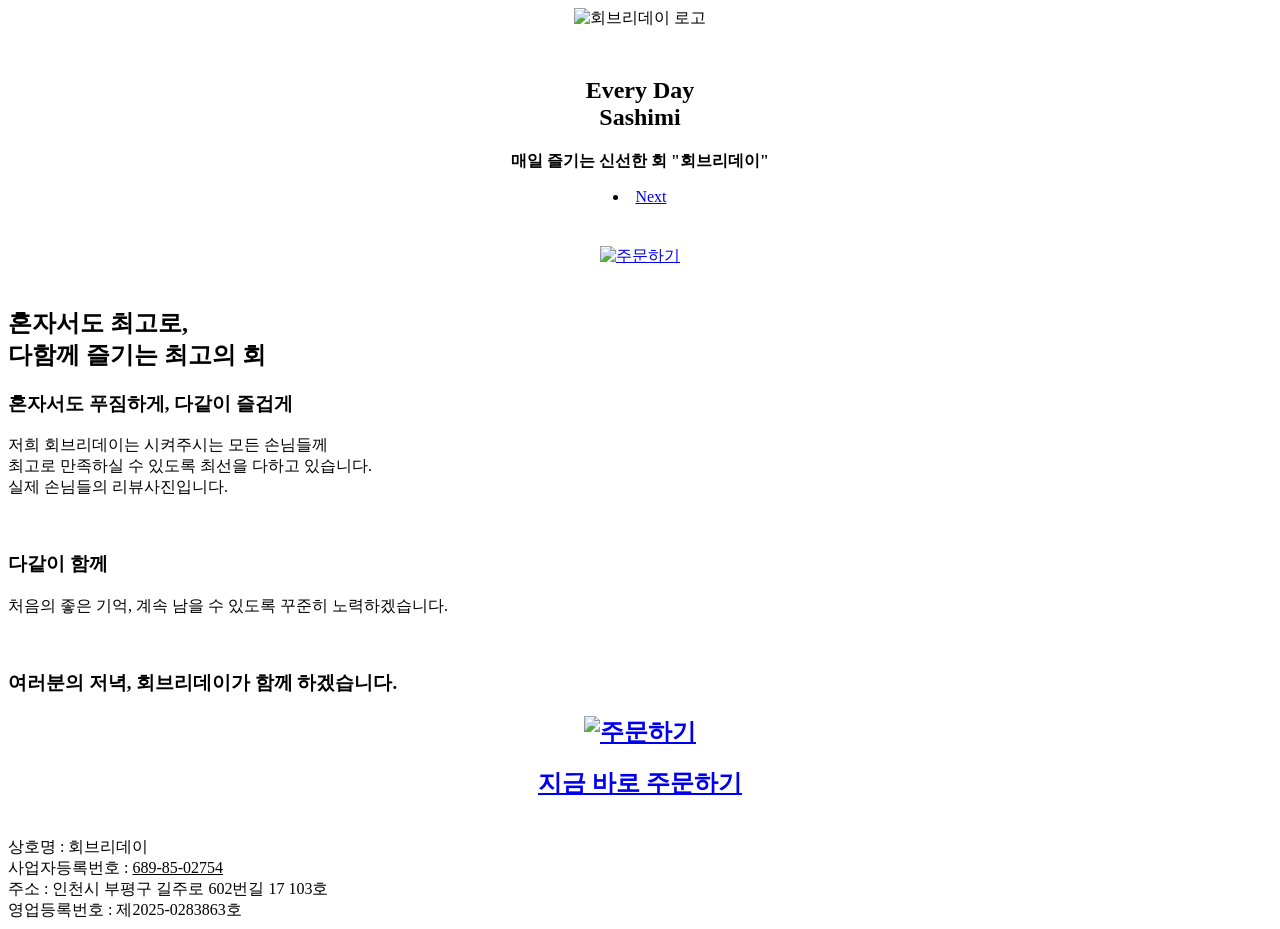
==== index.html @ 8a483dec "Add files via upload" ====
<!DOCTYPE HTML>
<!--
	Paradigm Shift by HTML5 UP
	html5up.net | @ajlkn
	Free for personal and commercial use under the CCA 3.0 license (html5up.net/license)
-->
<html>
	<head>
		<title>Daily Sashimi</title>
		<meta charset="utf-8" />
		<meta name="viewport" content="width=device-width, initial-scale=1, user-scalable=no" />
		<meta name="description" content="" />
		<meta name="keywords" content="" />
		<link rel="stylesheet" href="assets/css/main.css" />
	</head>
	<body class="is-preload">

		<!-- Wrapper -->
			<div id="wrapper">

<!-- Intro -->
<section class="intro">
    <header style="text-align: center;">

        <!-- ⬅️ 여기에 이미지 추가 -->
        <img src="images/gallery/thumbs/logo.png" 
             alt="회브리데이 로고" 
             style="width: 120px; margin-bottom: 10px;">
			 <br><br>

        <h1>Every Day <br>Sashimi</h1>

        <p style="font-weight: 700; font-size: 1rem; text-align: center;">
            매일 즐기는 신선한 회 "회브리데이"
        </p> 

        <li><a href="#first" class="arrow scrolly"><span class="label">Next</span></a></li>
    </header>

</section>
<div class="order-button" style="text-align: center; margin: 40px 0;">
    <a href="https://s.baemin.com/rh000vmmEzYY9" target="_blank">
        <img src="images/gallery/thumbs/bamin.jpg" alt="주문하기" style="max-width: 200px;">
    </a>
</div>


				<!-- Section 
					<section id="first">
						<header>
							<h2>Magna sed nullam nisl adipiscing</h2>
						</header>
						<div class="content">
							<p><strong>Lorem ipsum dolor</strong> sit amet consectetur adipiscing elit. Duis dapibus rutrum facilisis. Class aptent taciti sociosqu ad litora torquent per conubia nostra, per inceptos himenaeos. Etiam tristique libero eu nibh porttitor amet fermentum. Nullam venenatis erat id vehicula ultrices sed ultricies condimentum. Magna sed etiam consequat, et lorem adipiscing sed nulla. Volutpat nisl et tempus et dolor libero, feugiat magna tempus, sed et lorem adipiscing.</p>
							<span class="image main"><img src="images/pic02.jpg" alt="" /></span>
						</div>
					</section>-->

				<!-- Section 
					<section>
						<header>
							<h2>Feugiat consequat tempus ultrices</h2>
						</header>
						<div class="content">
							<p><strong>Etiam tristique libero</strong> eu nibh porttitor amet fermentum. Nullam venenatis erat id vehicula ultrices sed ultricies condimentum.</p>
							<ul class="feature-icons">
								<li class="icon solid fa-laptop">Consequat tempus</li>
								<li class="icon solid fa-bolt">Etiam adipiscing</li>
								<li class="icon solid fa-signal">Libero nullam</li>
								<li class="icon solid fa-cog">Blandit condimentum</li>
								<li class="icon solid fa-map-marker-alt">Lorem ipsum dolor</li>
								<li class="icon solid fa-code">Nibh amet venenatis</li>
							</ul>
							<p>Vehicula ultrices sed ultricies condimentum. Magna sed etiam consequat, et lorem adipiscing sed nulla. Volutpat nisl et tempus et dolor libero, feugiat magna tempus, sed et lorem adipiscing.</p>
						</div>
					</section>-->

				<!-- Section -->
					<section>
						<header>
					<h2>혼자서도 최고로, </br> 다함께 즐기는 최고의 회</h2>
						</header>
						<div class="content">
							
							<!-- Section -->
								<section>
									<header>
										<h3>혼자서도 푸짐하게, 다같이 즐겁게</h3>
										<p>저희 회브리데이는 시켜주시는 모든 손님들께 </br>최고로 만족하실 수 있도록 최선을 다하고 있습니다.</br>실제 손님들의 리뷰사진입니다.</p>
									</header>
									<div class="content">
										<div class="gallery">
											<a href="images/gallery/fulls/01.jpg" class="landscape"><img src="images/gallery/thumbs/1.jpg" alt="" /></a>
											<a href="images/gallery/fulls/02.jpg"><img src="images/gallery/thumbs/2.jpg" alt="" /></a>
											<a href="images/gallery/fulls/03.jpg"><img src="images/gallery/thumbs/3.jpg" alt="" /></a>
											<a href="images/gallery/fulls/04.jpg" class="landscape"><img src="images/gallery/thumbs/4.jpg" alt="" /></a>
										</div>
									</div>
								</section>

							<!-- Section -->
								<section>
									<header>
										<h3>다같이 함께</h3>
										<p> 처음의 좋은 기억, 계속 남을 수 있도록 꾸준히 노력하겠습니다.</p>
									</header>
									<div class="content">
										<div class="gallery">
											<a href="images/gallery/fulls/05.jpg" class="landscape"><img src="images/gallery/thumbs/5.jpg" alt="" /></a>
											<a href="images/gallery/fulls/06.jpg"><img src="images/gallery/thumbs/6.jpg" alt="" /></a>
											<a href="images/gallery/fulls/07.jpg"><img src="images/gallery/thumbs/7.jpg" alt="" /></a>
										</div>
									</div>
								</section>

							<!-- Section -->
								<section>
									<header>
										<h3>여러분의 저녁, 회브리데이가 함께 하겠습니다.</h3>
									
								</section>

						</div>
					</section>

										<section>
<header style="text-align: center;">
    <h2>
<a href="https://s.baemin.com/rh000vmmEzYY9" target="_blank">
    <img src="images/gallery/thumbs/bamin.jpg" alt="주문하기">
</a>
    </h2>
</header>
					</section>

				<!-- Section -->
		
<header style="text-align: center;">
    <h2>
        <a href="https://s.baemin.com/rh000vmmEzYY9" target="_blank">
            지금 바로 주문하기
        </a>
    </h2>
</header>

<br>
				<!-- Elements -->
				<!--
					<section>
						<header>
							<h2>Elements</h2>
						</header>
						<div class="content">

							<section>
								<header>
									<h3>Text</h3>
								</header>
								<div class="content">
									<p>This is <b>bold</b> and this is <strong>strong</strong>. This is <i>italic</i> and this is <em>emphasized</em>.
									This is <sup>superscript</sup> text and this is <sub>subscript</sub> text.
									This is <u>underlined</u> and this is code: <code>for (;;) { ... }</code>. Finally, <a href="#">this is a link</a>.</p>
									<hr />
									<h2>Heading Level 2</h2>
									<h3>Heading Level 3</h3>
									<h4>Heading Level 4</h4>
									<h5>Heading Level 5</h5>
									<hr />
									<h5>Blockquote</h5>
									<blockquote>Fringilla nisl. Donec accumsan interdum nisi, quis tincidunt felis sagittis eget tempus euismod. Vestibulum ante ipsum primis in faucibus vestibulum. Blandit adipiscing eu felis iaculis volutpat ac adipiscing accumsan faucibus. Vestibulum ante ipsum primis in faucibus lorem ipsum dolor sit amet nullam adipiscing eu felis.</blockquote>
									<h5>Preformatted</h5>
									<pre><code>i = 0;

while (!deck.isInOrder()) {
  print 'Iteration ' + i;
  deck.shuffle();
  i++;
}

print 'Sorted in ' + i + ' iterations.';</code></pre>
								</div>
							</section>

							<section>
								<header>
									<h3>Lists</h3>
								</header>
								<div class="content">

									<h4>Unordered</h4>
									<ul>
										<li>Dolor pulvinar etiam.</li>
										<li>Sagittis adipiscing.</li>
										<li>Felis enim feugiat.</li>
									</ul>

									<h4>Alternate</h4>
									<ul class="alt">
										<li>Dolor pulvinar etiam.</li>
										<li>Sagittis adipiscing.</li>
										<li>Felis enim feugiat.</li>
									</ul>

									<h4>Ordered</h4>
									<ol>
										<li>Dolor pulvinar etiam.</li>
										<li>Etiam vel felis viverra.</li>
										<li>Felis enim feugiat.</li>
										<li>Dolor pulvinar etiam.</li>
										<li>Etiam vel felis lorem.</li>
										<li>Felis enim et feugiat.</li>
									</ol>
									<h4>Icons</h4>
									<ul class="icons">
										<li><a href="#" class="icon brands fa-twitter"><span class="label">Twitter</span></a></li>
										<li><a href="#" class="icon brands fa-facebook-f"><span class="label">Facebook</span></a></li>
										<li><a href="#" class="icon brands fa-instagram"><span class="label">Instagram</span></a></li>
										<li><a href="#" class="icon brands fa-github"><span class="label">Github</span></a></li>
									</ul>

									<h4>Actions</h4>
									<ul class="actions">
										<li><a href="#" class="button primary">Default</a></li>
										<li><a href="#" class="button">Default</a></li>
									</ul>
									<ul class="actions stacked">
										<li><a href="#" class="button primary">Default</a></li>
										<li><a href="#" class="button">Default</a></li>
									</ul>
								</div>
							</section>

							<section>
								<header>
									<h3>Table</h3>
								</header>
								<div class="content">
									<h4>Default</h4>
									<div class="table-wrapper">
										<table>
											<thead>
												<tr>
													<th>Name</th>
													<th>Description</th>
													<th>Price</th>
												</tr>
											</thead>
											<tbody>
												<tr>
													<td>Item One</td>
													<td>Ante turpis integer aliquet porttitor.</td>
													<td>29.99</td>
												</tr>
												<tr>
													<td>Item Two</td>
													<td>Vis ac commodo adipiscing arcu aliquet.</td>
													<td>19.99</td>
												</tr>
												<tr>
													<td>Item Three</td>
													<td> Morbi faucibus arcu accumsan lorem.</td>
													<td>29.99</td>
												</tr>
												<tr>
													<td>Item Four</td>
													<td>Vitae integer tempus condimentum.</td>
													<td>19.99</td>
												</tr>
												<tr>
													<td>Item Five</td>
													<td>Ante turpis integer aliquet porttitor.</td>
													<td>29.99</td>
												</tr>
											</tbody>
											<tfoot>
												<tr>
													<td colspan="2"></td>
													<td>100.00</td>
												</tr>
											</tfoot>
										</table>
									</div>

									<h4>Alternate</h4>
									<div class="table-wrapper">
										<table class="alt">
											<thead>
												<tr>
													<th>Name</th>
													<th>Description</th>
													<th>Price</th>
												</tr>
											</thead>
											<tbody>
												<tr>
													<td>Item One</td>
													<td>Ante turpis integer aliquet porttitor.</td>
													<td>29.99</td>
												</tr>
												<tr>
													<td>Item Two</td>
													<td>Vis ac commodo adipiscing arcu aliquet.</td>
													<td>19.99</td>
												</tr>
												<tr>
													<td>Item Three</td>
													<td> Morbi faucibus arcu accumsan lorem.</td>
													<td>29.99</td>
												</tr>
												<tr>
													<td>Item Four</td>
													<td>Vitae integer tempus condimentum.</td>
													<td>19.99</td>
												</tr>
												<tr>
													<td>Item Five</td>
													<td>Ante turpis integer aliquet porttitor.</td>
													<td>29.99</td>
												</tr>
											</tbody>
											<tfoot>
												<tr>
													<td colspan="2"></td>
													<td>100.00</td>
												</tr>
											</tfoot>
										</table>
									</div>
								</div>
							</section>

							<section>
								<header>
									<h3>Buttons</h3>
								</header>
								<div class="content">
									<ul class="actions">
										<li><a href="#" class="button primary">Primary</a></li>
										<li><a href="#" class="button">Default</a></li>
									</ul>
									<ul class="actions">
										<li><a href="#" class="button large">Large</a></li>
										<li><a href="#" class="button">Default</a></li>
										<li><a href="#" class="button small">Small</a></li>
									</ul>
									<ul class="actions">
										<li><a href="#" class="button primary icon solid fa-download">Icon</a></li>
										<li><a href="#" class="button icon solid fa-download">Icon</a></li>
									</ul>
									<ul class="actions">
										<li><span class="button primary disabled">Disabled</span></li>
										<li><span class="button disabled">Disabled</span></li>
									</ul>
								</div>
							</section>

							<section>
								<header>
									<h3>Form</h3>
								</header>
								<div class="content">
									<form method="post" action="#">
										<div class="fields">
											<div class="field half">
												<label for="demo-name">Name</label>
												<input type="text" name="demo-name" id="demo-name" value="" placeholder="Jane Doe" />
											</div>
											<div class="field half">
												<label for="demo-email">Email</label>
												<input type="email" name="demo-email" id="demo-email" value="" placeholder="jane@untitled.tld" />
											</div>
											<div class="field">
												<label for="demo-category">Category</label>
												<select name="demo-category" id="demo-category">
													<option value="">-</option>
													<option value="1">Manufacturing</option>
													<option value="1">Shipping</option>
													<option value="1">Administration</option>
													<option value="1">Human Resources</option>
												</select>
											</div>
											<div class="field half">
												<input type="radio" id="demo-priority-low" name="demo-priority" checked>
												<label for="demo-priority-low">Low</label>
											</div>
											<div class="field half">
												<input type="radio" id="demo-priority-high" name="demo-priority">
												<label for="demo-priority-high">High</label>
											</div>
											<div class="field half">
												<input type="checkbox" id="demo-copy" name="demo-copy">
												<label for="demo-copy">Email me a copy</label>
											</div>
											<div class="field half">
												<input type="checkbox" id="demo-human" name="demo-human" checked>
												<label for="demo-human">Not a robot</label>
											</div>
											<div class="field">
												<label for="demo-message">Message</label>
												<textarea name="demo-message" id="demo-message" placeholder="Enter your message" rows="6"></textarea>
											</div>
										</div>
										<ul class="actions">
											<li><input type="submit" value="Send Message" class="primary" /></li>
											<li><input type="reset" value="Reset" /></li>
										</ul>
									</form>
								</div>
							</section>

						</div>
					</section>
				-->

				<!-- Section 
					<section>
						<header>
							<h2>Get in touch</h2>
						</header>
						<div class="content">
							<p><strong>Auctor commodo</strong> interdum et malesuada fames ac ante ipsum primis in faucibus. Pellentesque venenatis dolor imperdiet dolor mattis sagittis.</p>
							<form>
								<div class="fields">
									<div class="field half">
										<input type="text" name="name" id="name" placeholder="Name" />
									</div>
									<div class="field half">
										<input type="email" name="email" id="email" placeholder="Email" />
									</div>
									<div class="field">
										<textarea name="message" id="message" placeholder="Message" rows="7"></textarea>
									</div>
								</div>
								<ul class="actions">
									<li><input type="submit" value="Send Message" class="button primary" /></li>
								</ul>
							</form>
						</div>
						<footer>
							<ul class="items">
								<li>
									<h3>Email</h3>
									<a href="#">information@untitled.ext</a>
								</li>
								<li>
									<h3>Phone</h3>
									<a href="#">(000) 000-0000</a>
								</li>
								<li>
									<h3>Address</h3>
									<span>1234 Somewhere Road, Nashville, TN 00000</span>
								</li>
								<li>
									<h3>Elsewhere</h3>
									<ul class="icons">
										<li><a href="#" class="icon brands fa-twitter"><span class="label">Twitter</span></a></li>
										<li><a href="#" class="icon brands fa-facebook-f"><span class="label">Facebook</span></a></li>
										<li><a href="#" class="icon brands fa-instagram"><span class="label">Instagram</span></a></li>
										<li><a href="#" class="icon brands fa-linkedin-in"><span class="label">LinkedIn</span></a></li>
										<li><a href="#" class="icon brands fa-github"><span class="label">GitHub</span></a></li>
										<li><a href="#" class="icon brands fa-codepen"><span class="label">Codepen</span></a></li>
									</ul>
								</li>
							</ul>
						</footer>
					</section>-->

				<!-- Copyright -->
<div class="copyright" style="color: #000;">
    <span>상호명 : 회브리데이</span><br>
    <span>사업자등록번호 : 
        <a href="https://s.baemin.com/rh000vmmEzYY9" style="color: #000;">689-85-02754</a>
    </span><br>
    <span>주소 : 인천시 부평구 길주로 602번길 17 103호</span><br>
	<span>영업등록번호 : 제2025-0283863호</span>
</div>

		<!-- Scripts -->
			<script src="assets/js/jquery.min.js"></script>
			<script src="assets/js/jquery.scrolly.min.js"></script>
			<script src="assets/js/browser.min.js"></script>
			<script src="assets/js/breakpoints.min.js"></script>
			<script src="assets/js/util.js"></script>
			<script src="assets/js/main.js"></script>

	</body>
</html>
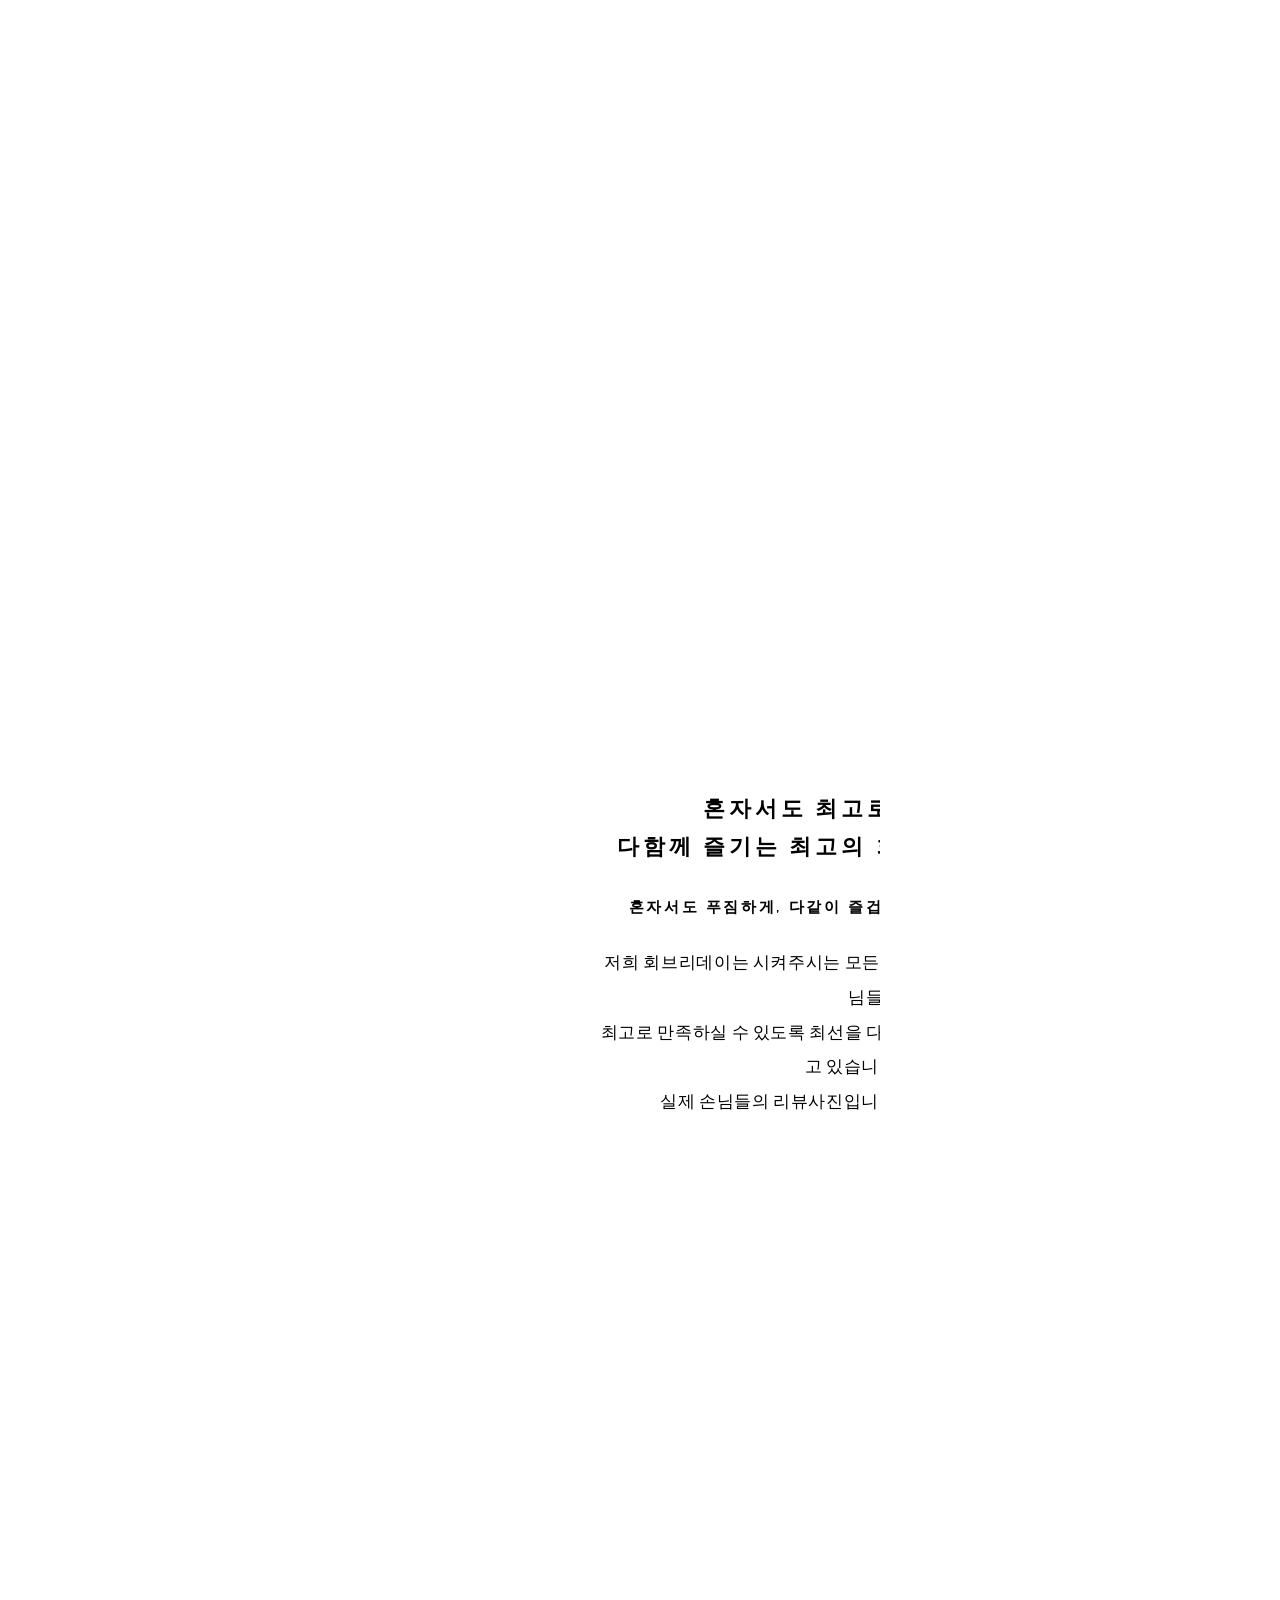
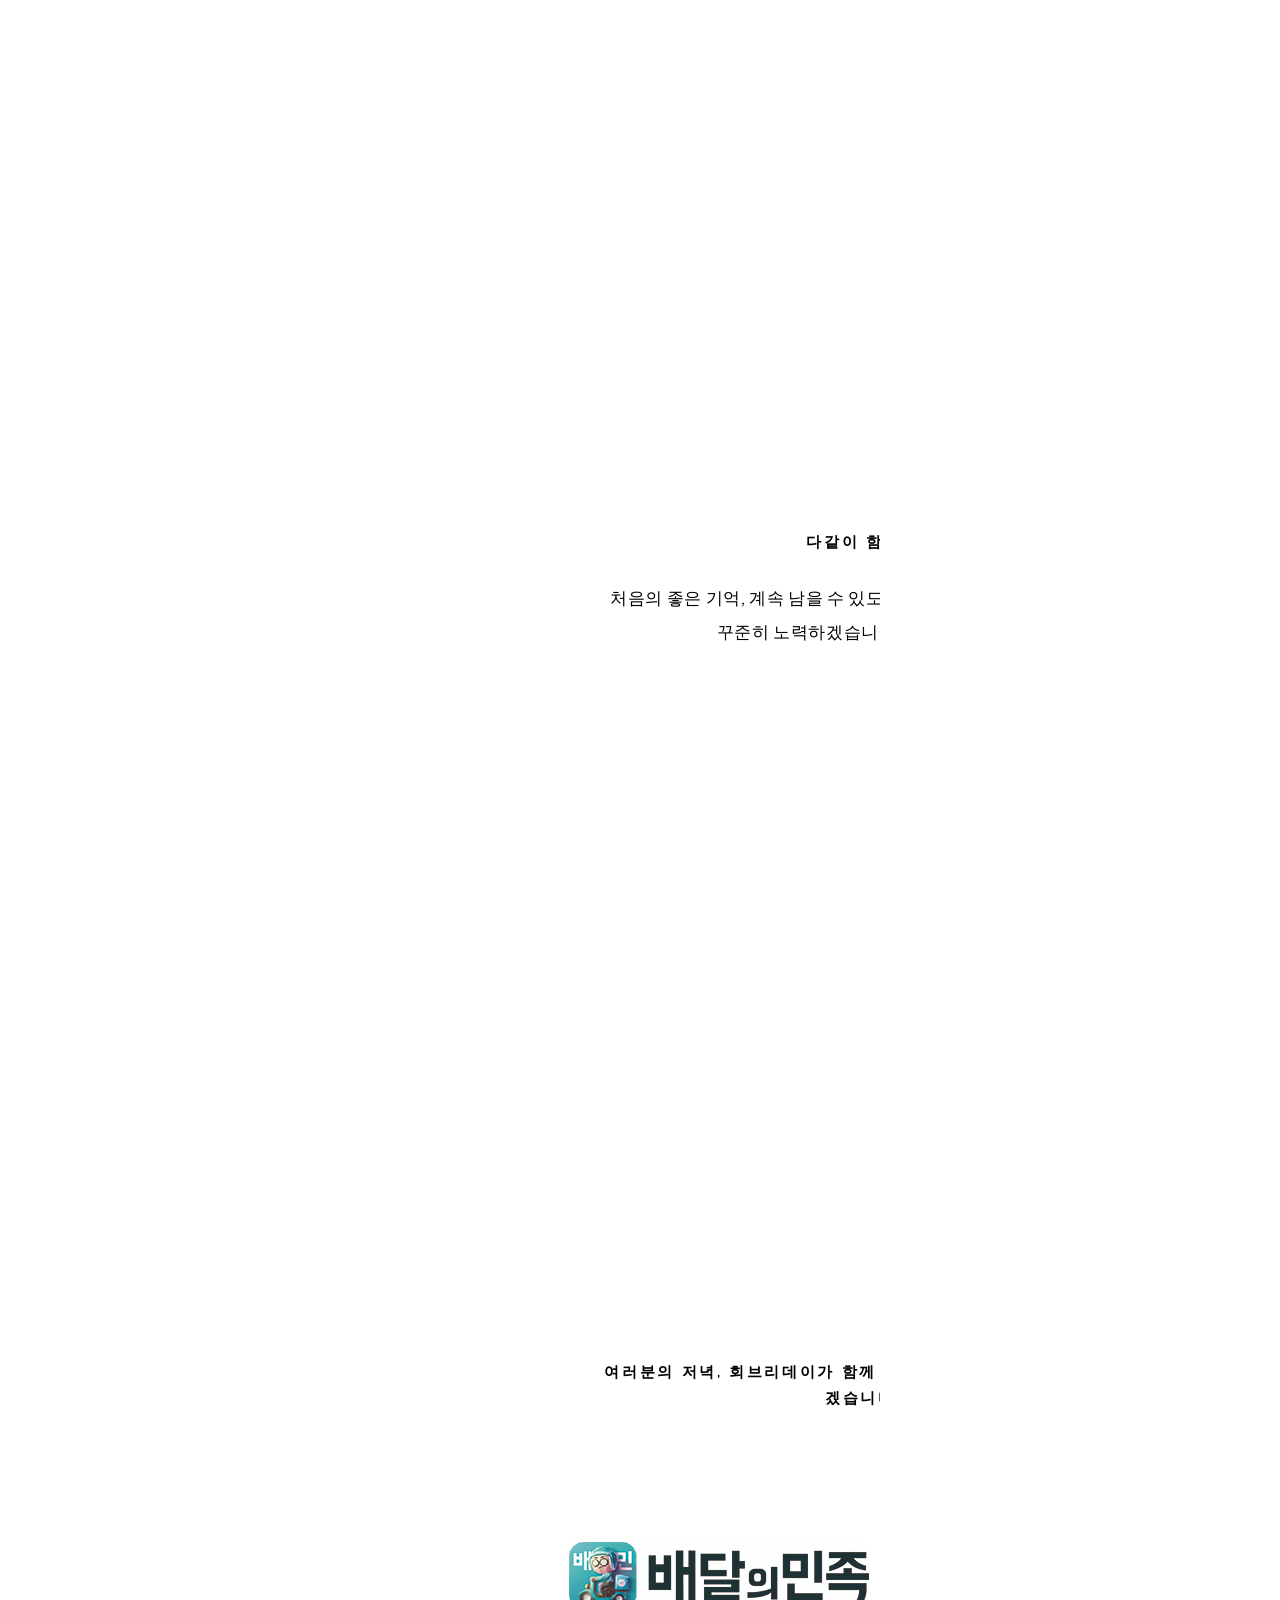
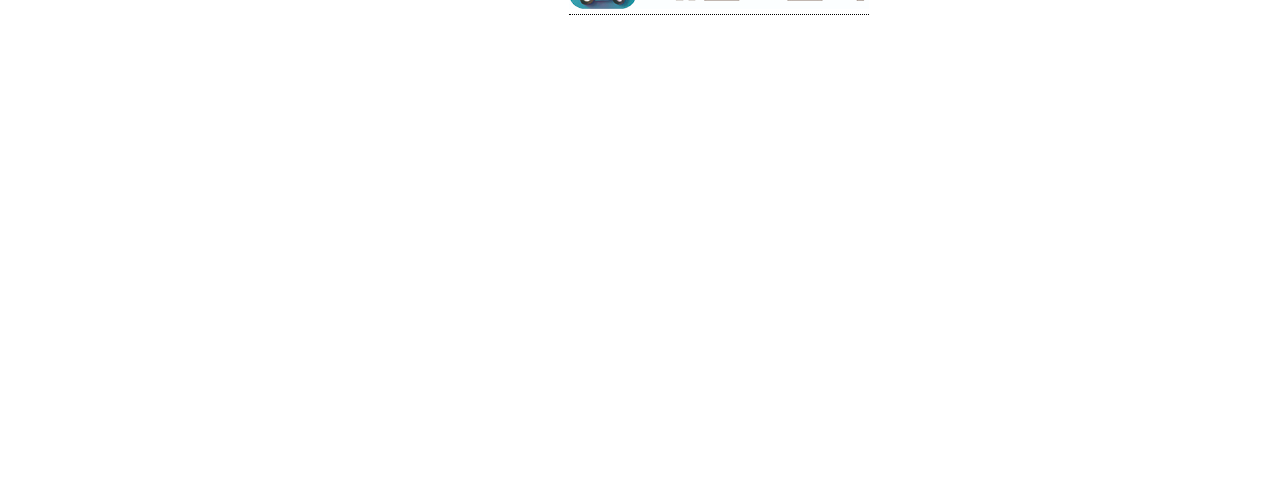
==== commit 0ec6b47e: "Update index.html" ====
--- a/index.html
+++ b/index.html
@@ -1,4 +1,6 @@
 <!DOCTYPE HTML>
+
+<meta name="viewport" content="width=device-width, initial-scale=1.0, maximum-scale=1.0, user-scalable=no">
 <!--
 	Paradigm Shift by HTML5 UP
 	html5up.net | @ajlkn
@@ -484,4 +486,5 @@
 			<script src="assets/js/main.js"></script>
 
 	</body>
-</html>+
+</html>
--- a/assets/css/main.css
+++ b/assets/css/main.css
@@ -0,0 +1,3931 @@
+@import url(fontawesome-all.min.css);
+@import url("https://fonts.googleapis.com/css?family=Source+Sans+Pro:300,600,700,300i,600i,700i|Raleway:600,800");
+
+/*
+	Paradigm Shift by HTML5 UP
+	html5up.net | @ajlkn
+	Free for personal and commercial use under the CCA 3.0 license (html5up.net/license)
+*/
+
+html, body, div, span, applet, object,
+iframe, h1, h2, h3, h4, h5, h6, p, blockquote,
+pre, a, abbr, acronym, address, big, cite,
+code, del, dfn, em, img, ins, kbd, q, s, samp,
+small, strike, strong, sub, sup, tt, var, b,
+u, i, center, dl, dt, dd, ol, ul, li, fieldset,
+form, label, legend, table, caption, tbody,
+tfoot, thead, tr, th, td, article, aside,
+canvas, details, embed, figure, figcaption,
+footer, header, hgroup, menu, nav, output, ruby,
+section, summary, time, mark, audio, video {
+	margin: 0;
+	padding: 0;
+	border: 0;
+	font-size: 100%;
+	font: inherit;
+	vertical-align: baseline;}
+
+article, aside, details, figcaption, figure,
+footer, header, hgroup, menu, nav, section {
+	display: block;}
+
+body {
+	line-height: 1;
+}
+
+ol, ul {
+	list-style: none;
+}
+
+blockquote, q {
+	quotes: none;
+}
+
+	blockquote:before, blockquote:after, q:before, q:after {
+		content: '';
+		content: none;
+	}
+
+table {
+	border-collapse: collapse;
+	border-spacing: 0;
+}
+
+body {
+	-webkit-text-size-adjust: none;
+}
+
+mark {
+	background-color: transparent;
+	color: inherit;
+}
+
+input::-moz-focus-inner {
+	border: 0;
+	padding: 0;
+}
+
+input, select, textarea {
+	-moz-appearance: none;
+	-webkit-appearance: none;
+	-ms-appearance: none;
+	appearance: none;
+}
+
+/* Basic */
+
+	@-ms-viewport {
+		width: device-width;
+	}
+
+	body {
+		-ms-overflow-style: scrollbar;
+	}
+
+	@media screen and (max-width: 480px) {
+
+		html, body {
+			min-width: 320px;
+		}
+
+	}
+
+	html {
+		box-sizing: border-box;
+	}
+
+	*, *:before, *:after {
+		box-sizing: inherit;
+	}
+
+	html {
+		overflow-x: hidden;
+	}
+
+	body {
+		background: #ffffff;
+		overflow-x: hidden;
+	}
+
+		body.is-preload *, body.is-preload *:before, body.is-preload *:after {
+			-moz-animation: none !important;
+			-webkit-animation: none !important;
+			-ms-animation: none !important;
+			animation: none !important;
+			-moz-transition: none !important;
+			-webkit-transition: none !important;
+			-ms-transition: none !important;
+			transition: none !important;
+		}
+
+/* Typography */
+
+	html {
+		font-size: 18pt;
+	}
+
+		@media screen and (max-width: 1920px) {
+
+			html {
+				font-size: 13pt;
+			}
+
+		}
+
+		@media screen and (max-width: 1152px) {
+
+			html {
+				font-size: 14pt;
+			}
+
+		}
+
+		@media screen and (max-width: 736px) {
+
+			html {
+				font-size: 12pt;
+			}
+
+		}
+
+		@media screen and (max-width: 480px) {
+
+			html {
+				font-size: 11pt;
+			}
+
+		}
+
+	body {
+		background-color: #ffffff;
+		color: #000000;
+	}
+
+	body, input, select, textarea {
+		color: #000000;
+		font-family: "Source Sans Pro", Helvetica, sans-serif;
+		font-size: 1rem;
+		font-weight: 300;
+		letter-spacing: 0.0375em;
+		line-height: 2;
+	}
+
+	a {
+		-moz-transition: border-bottom-color 0.25s ease-in-out;
+		-webkit-transition: border-bottom-color 0.25s ease-in-out;
+		-ms-transition: border-bottom-color 0.25s ease-in-out;
+		transition: border-bottom-color 0.25s ease-in-out;
+		text-decoration: none;
+		color: #000000;
+		border-bottom: dotted 1px;
+	}
+
+		a:hover {
+			text-decoration: none;
+			border-bottom-color: transparent;
+		}
+
+	strong, b {
+		font-weight: 600;
+		color: #000000;
+	}
+
+	em, i {
+		font-style: italic;
+	}
+
+	p {
+		margin: 0 0 2rem 0;
+	}
+
+	h1, h2, h3, h4, h5, h6 {
+		color: #000000;
+		font-family: "Raleway", Helvetica, sans-serif;
+		font-weight: 600;
+		letter-spacing: 0.175em;
+		line-height: 1.75;
+		margin: 0 0 1.5rem 0;
+		text-transform: uppercase;
+	}
+
+		h1 a, h2 a, h3 a, h4 a, h5 a, h6 a {
+			color: inherit;
+			text-decoration: none;
+		}
+
+	h1 {
+		font-family: "Source Sans Pro", Helvetica, sans-serif;
+		font-size: 5rem;
+		font-weight: 700;
+		letter-spacing: -0.05em;
+		line-height: 1.1;
+		margin: 0 0 1.5rem 0;
+		text-transform: none;
+	}
+
+	h2 {
+		font-size: 1.25rem;
+		font-weight: 800;
+		margin: 0 0 2rem 0;
+	}
+
+	h3 {
+		font-size: 0.875rem;
+	}
+
+	h4 {
+		font-size: 0.875rem;
+	}
+
+	h5 {
+		font-size: 0.75rem;
+	}
+
+	h6 {
+		font-size: 0.625rem;
+	}
+
+	@media screen and (max-width: 736px) {
+
+		h1 {
+			font-size: 4.5rem;
+			line-height: 1.1;
+		}
+
+		h2 {
+			font-size: 1.25rem;
+			line-height: 1.7;
+		}
+
+		h3 {
+			font-size: 0.9rem;
+		}
+
+		h4 {
+			font-size: 0.75rem;
+		}
+
+		h5 {
+			font-size: 0.675rem;
+		}
+
+	}
+
+	@media screen and (max-width: 360px) {
+
+		h1 {
+			font-size: 3.75rem;
+		}
+
+		h2 {
+			font-size: 1.125rem;
+		}
+
+		h3 {
+			font-size: 0.8rem;
+		}
+
+		h4 {
+			font-size: 0.675rem;
+		}
+
+		h5 {
+			font-size: 0.675rem;
+		}
+
+	}
+
+	sub {
+		font-size: 0.8rem;
+		position: relative;
+		top: 0.5rem;
+	}
+
+	sup {
+		font-size: 0.8rem;
+		position: relative;
+		top: -0.5rem;
+	}
+
+	blockquote {
+		border-left: solid 0.5rem rgba(144, 144, 144, 0.25);
+		font-style: italic;
+		margin: 0 0 2rem 0;
+		padding: 1rem 0 1rem 2rem;
+	}
+
+	code {
+		background: rgba(144, 144, 144, 0.1);
+		border-radius: 0.325rem;
+		font-family: "Courier New", monospace;
+		font-size: 0.9rem;
+		margin: 0 0.25rem;
+		padding: 0.25rem 0.65rem;
+	}
+
+	pre {
+		-webkit-overflow-scrolling: touch;
+		font-family: "Courier New", monospace;
+		font-size: 0.9rem;
+		margin: 0 0 2rem 0;
+		width: 100%;
+	}
+
+		pre code {
+			display: block;
+			line-height: 1.75;
+			padding: 1rem 1.5rem;
+			overflow-x: auto;
+		}
+
+	hr {
+		border: 0;
+		border-bottom: solid 2px rgba(144, 144, 144, 0.25);
+		margin: 3rem 0;
+	}
+
+		hr.major {
+			margin: 5rem 0;
+		}
+
+		@media screen and (max-width: 736px) {
+
+			hr.major {
+				margin: 3rem 0;
+			}
+
+		}
+
+/* Row */
+
+	.row {
+		display: flex;
+		flex-wrap: wrap;
+		box-sizing: border-box;
+		align-items: stretch;
+	}
+
+		.row > * {
+			box-sizing: border-box;
+		}
+
+		.row.gtr-uniform > * > :last-child {
+			margin-bottom: 0;
+		}
+
+		.row.aln-left {
+			justify-content: flex-start;
+		}
+
+		.row.aln-center {
+			justify-content: center;
+		}
+
+		.row.aln-right {
+			justify-content: flex-end;
+		}
+
+		.row.aln-top {
+			align-items: flex-start;
+		}
+
+		.row.aln-middle {
+			align-items: center;
+		}
+
+		.row.aln-bottom {
+			align-items: flex-end;
+		}
+
+		.row > .imp {
+			order: -1;
+		}
+
+		.row > .col-1 {
+			width: 8.33333%;
+		}
+
+		.row > .off-1 {
+			margin-left: 8.33333%;
+		}
+
+		.row > .col-2 {
+			width: 16.66667%;
+		}
+
+		.row > .off-2 {
+			margin-left: 16.66667%;
+		}
+
+		.row > .col-3 {
+			width: 25%;
+		}
+
+		.row > .off-3 {
+			margin-left: 25%;
+		}
+
+		.row > .col-4 {
+			width: 33.33333%;
+		}
+
+		.row > .off-4 {
+			margin-left: 33.33333%;
+		}
+
+		.row > .col-5 {
+			width: 41.66667%;
+		}
+
+		.row > .off-5 {
+			margin-left: 41.66667%;
+		}
+
+		.row > .col-6 {
+			width: 50%;
+		}
+
+		.row > .off-6 {
+			margin-left: 50%;
+		}
+
+		.row > .col-7 {
+			width: 58.33333%;
+		}
+
+		.row > .off-7 {
+			margin-left: 58.33333%;
+		}
+
+		.row > .col-8 {
+			width: 66.66667%;
+		}
+
+		.row > .off-8 {
+			margin-left: 66.66667%;
+		}
+
+		.row > .col-9 {
+			width: 75%;
+		}
+
+		.row > .off-9 {
+			margin-left: 75%;
+		}
+
+		.row > .col-10 {
+			width: 83.33333%;
+		}
+
+		.row > .off-10 {
+			margin-left: 83.33333%;
+		}
+
+		.row > .col-11 {
+			width: 91.66667%;
+		}
+
+		.row > .off-11 {
+			margin-left: 91.66667%;
+		}
+
+		.row > .col-12 {
+			width: 100%;
+		}
+
+		.row > .off-12 {
+			margin-left: 100%;
+		}
+
+		.row.gtr-0 {
+			margin-top: 0;
+			margin-left: 0rem;
+		}
+
+			.row.gtr-0 > * {
+				padding: 0 0 0 0rem;
+			}
+
+			.row.gtr-0.gtr-uniform {
+				margin-top: 0rem;
+			}
+
+				.row.gtr-0.gtr-uniform > * {
+					padding-top: 0rem;
+				}
+
+		.row.gtr-25 {
+			margin-top: 0;
+			margin-left: -0.5rem;
+		}
+
+			.row.gtr-25 > * {
+				padding: 0 0 0 0.5rem;
+			}
+
+			.row.gtr-25.gtr-uniform {
+				margin-top: -0.5rem;
+			}
+
+				.row.gtr-25.gtr-uniform > * {
+					padding-top: 0.5rem;
+				}
+
+		.row.gtr-50 {
+			margin-top: 0;
+			margin-left: -1rem;
+		}
+
+			.row.gtr-50 > * {
+				padding: 0 0 0 1rem;
+			}
+
+			.row.gtr-50.gtr-uniform {
+				margin-top: -1rem;
+			}
+
+				.row.gtr-50.gtr-uniform > * {
+					padding-top: 1rem;
+				}
+
+		.row {
+			margin-top: 0;
+			margin-left: -2rem;
+		}
+
+			.row > * {
+				padding: 0 0 0 2rem;
+			}
+
+			.row.gtr-uniform {
+				margin-top: -2rem;
+			}
+
+				.row.gtr-uniform > * {
+					padding-top: 2rem;
+				}
+
+		.row.gtr-150 {
+			margin-top: 0;
+			margin-left: -3rem;
+		}
+
+			.row.gtr-150 > * {
+				padding: 0 0 0 3rem;
+			}
+
+			.row.gtr-150.gtr-uniform {
+				margin-top: -3rem;
+			}
+
+				.row.gtr-150.gtr-uniform > * {
+					padding-top: 3rem;
+				}
+
+		.row.gtr-200 {
+			margin-top: 0;
+			margin-left: -4rem;
+		}
+
+			.row.gtr-200 > * {
+				padding: 0 0 0 4rem;
+			}
+
+			.row.gtr-200.gtr-uniform {
+				margin-top: -4rem;
+			}
+
+				.row.gtr-200.gtr-uniform > * {
+					padding-top: 4rem;
+				}
+
+		@media screen and (max-width: 1920px) {
+
+			.row {
+				display: flex;
+				flex-wrap: wrap;
+				box-sizing: border-box;
+				align-items: stretch;
+			}
+
+				.row > * {
+					box-sizing: border-box;
+				}
+
+				.row.gtr-uniform > * > :last-child {
+					margin-bottom: 0;
+				}
+
+				.row.aln-left {
+					justify-content: flex-start;
+				}
+
+				.row.aln-center {
+					justify-content: center;
+				}
+
+				.row.aln-right {
+					justify-content: flex-end;
+				}
+
+				.row.aln-top {
+					align-items: flex-start;
+				}
+
+				.row.aln-middle {
+					align-items: center;
+				}
+
+				.row.aln-bottom {
+					align-items: flex-end;
+				}
+
+				.row > .imp-xlarge {
+					order: -1;
+				}
+
+				.row > .col-1-xlarge {
+					width: 8.33333%;
+				}
+
+				.row > .off-1-xlarge {
+					margin-left: 8.33333%;
+				}
+
+				.row > .col-2-xlarge {
+					width: 16.66667%;
+				}
+
+				.row > .off-2-xlarge {
+					margin-left: 16.66667%;
+				}
+
+				.row > .col-3-xlarge {
+					width: 25%;
+				}
+
+				.row > .off-3-xlarge {
+					margin-left: 25%;
+				}
+
+				.row > .col-4-xlarge {
+					width: 33.33333%;
+				}
+
+				.row > .off-4-xlarge {
+					margin-left: 33.33333%;
+				}
+
+				.row > .col-5-xlarge {
+					width: 41.66667%;
+				}
+
+				.row > .off-5-xlarge {
+					margin-left: 41.66667%;
+				}
+
+				.row > .col-6-xlarge {
+					width: 50%;
+				}
+
+				.row > .off-6-xlarge {
+					margin-left: 50%;
+				}
+
+				.row > .col-7-xlarge {
+					width: 58.33333%;
+				}
+
+				.row > .off-7-xlarge {
+					margin-left: 58.33333%;
+				}
+
+				.row > .col-8-xlarge {
+					width: 66.66667%;
+				}
+
+				.row > .off-8-xlarge {
+					margin-left: 66.66667%;
+				}
+
+				.row > .col-9-xlarge {
+					width: 75%;
+				}
+
+				.row > .off-9-xlarge {
+					margin-left: 75%;
+				}
+
+				.row > .col-10-xlarge {
+					width: 83.33333%;
+				}
+
+				.row > .off-10-xlarge {
+					margin-left: 83.33333%;
+				}
+
+				.row > .col-11-xlarge {
+					width: 91.66667%;
+				}
+
+				.row > .off-11-xlarge {
+					margin-left: 91.66667%;
+				}
+
+				.row > .col-12-xlarge {
+					width: 100%;
+				}
+
+				.row > .off-12-xlarge {
+					margin-left: 100%;
+				}
+
+				.row.gtr-0 {
+					margin-top: 0;
+					margin-left: 0rem;
+				}
+
+					.row.gtr-0 > * {
+						padding: 0 0 0 0rem;
+					}
+
+					.row.gtr-0.gtr-uniform {
+						margin-top: 0rem;
+					}
+
+						.row.gtr-0.gtr-uniform > * {
+							padding-top: 0rem;
+						}
+
+				.row.gtr-25 {
+					margin-top: 0;
+					margin-left: -0.5rem;
+				}
+
+					.row.gtr-25 > * {
+						padding: 0 0 0 0.5rem;
+					}
+
+					.row.gtr-25.gtr-uniform {
+						margin-top: -0.5rem;
+					}
+
+						.row.gtr-25.gtr-uniform > * {
+							padding-top: 0.5rem;
+						}
+
+				.row.gtr-50 {
+					margin-top: 0;
+					margin-left: -1rem;
+				}
+
+					.row.gtr-50 > * {
+						padding: 0 0 0 1rem;
+					}
+
+					.row.gtr-50.gtr-uniform {
+						margin-top: -1rem;
+					}
+
+						.row.gtr-50.gtr-uniform > * {
+							padding-top: 1rem;
+						}
+
+				.row {
+					margin-top: 0;
+					margin-left: -2rem;
+				}
+
+					.row > * {
+						padding: 0 0 0 2rem;
+					}
+
+					.row.gtr-uniform {
+						margin-top: -2rem;
+					}
+
+						.row.gtr-uniform > * {
+							padding-top: 2rem;
+						}
+
+				.row.gtr-150 {
+					margin-top: 0;
+					margin-left: -3rem;
+				}
+
+					.row.gtr-150 > * {
+						padding: 0 0 0 3rem;
+					}
+
+					.row.gtr-150.gtr-uniform {
+						margin-top: -3rem;
+					}
+
+						.row.gtr-150.gtr-uniform > * {
+							padding-top: 3rem;
+						}
+
+				.row.gtr-200 {
+					margin-top: 0;
+					margin-left: -4rem;
+				}
+
+					.row.gtr-200 > * {
+						padding: 0 0 0 4rem;
+					}
+
+					.row.gtr-200.gtr-uniform {
+						margin-top: -4rem;
+					}
+
+						.row.gtr-200.gtr-uniform > * {
+							padding-top: 4rem;
+						}
+
+		}
+
+		@media screen and (max-width: 1280px) {
+
+			.row {
+				display: flex;
+				flex-wrap: wrap;
+				box-sizing: border-box;
+				align-items: stretch;
+			}
+
+				.row > * {
+					box-sizing: border-box;
+				}
+
+				.row.gtr-uniform > * > :last-child {
+					margin-bottom: 0;
+				}
+
+				.row.aln-left {
+					justify-content: flex-start;
+				}
+
+				.row.aln-center {
+					justify-content: center;
+				}
+
+				.row.aln-right {
+					justify-content: flex-end;
+				}
+
+				.row.aln-top {
+					align-items: flex-start;
+				}
+
+				.row.aln-middle {
+					align-items: center;
+				}
+
+				.row.aln-bottom {
+					align-items: flex-end;
+				}
+
+				.row > .imp-large {
+					order: -1;
+				}
+
+				.row > .col-1-large {
+					width: 8.33333%;
+				}
+
+				.row > .off-1-large {
+					margin-left: 8.33333%;
+				}
+
+				.row > .col-2-large {
+					width: 16.66667%;
+				}
+
+				.row > .off-2-large {
+					margin-left: 16.66667%;
+				}
+
+				.row > .col-3-large {
+					width: 25%;
+				}
+
+				.row > .off-3-large {
+					margin-left: 25%;
+				}
+
+				.row > .col-4-large {
+					width: 33.33333%;
+				}
+
+				.row > .off-4-large {
+					margin-left: 33.33333%;
+				}
+
+				.row > .col-5-large {
+					width: 41.66667%;
+				}
+
+				.row > .off-5-large {
+					margin-left: 41.66667%;
+				}
+
+				.row > .col-6-large {
+					width: 50%;
+				}
+
+				.row > .off-6-large {
+					margin-left: 50%;
+				}
+
+				.row > .col-7-large {
+					width: 58.33333%;
+				}
+
+				.row > .off-7-large {
+					margin-left: 58.33333%;
+				}
+
+				.row > .col-8-large {
+					width: 66.66667%;
+				}
+
+				.row > .off-8-large {
+					margin-left: 66.66667%;
+				}
+
+				.row > .col-9-large {
+					width: 75%;
+				}
+
+				.row > .off-9-large {
+					margin-left: 75%;
+				}
+
+				.row > .col-10-large {
+					width: 83.33333%;
+				}
+
+				.row > .off-10-large {
+					margin-left: 83.33333%;
+				}
+
+				.row > .col-11-large {
+					width: 91.66667%;
+				}
+
+				.row > .off-11-large {
+					margin-left: 91.66667%;
+				}
+
+				.row > .col-12-large {
+					width: 100%;
+				}
+
+				.row > .off-12-large {
+					margin-left: 100%;
+				}
+
+				.row.gtr-0 {
+					margin-top: 0;
+					margin-left: 0rem;
+				}
+
+					.row.gtr-0 > * {
+						padding: 0 0 0 0rem;
+					}
+
+					.row.gtr-0.gtr-uniform {
+						margin-top: 0rem;
+					}
+
+						.row.gtr-0.gtr-uniform > * {
+							padding-top: 0rem;
+						}
+
+				.row.gtr-25 {
+					margin-top: 0;
+					margin-left: -0.375rem;
+				}
+
+					.row.gtr-25 > * {
+						padding: 0 0 0 0.375rem;
+					}
+
+					.row.gtr-25.gtr-uniform {
+						margin-top: -0.375rem;
+					}
+
+						.row.gtr-25.gtr-uniform > * {
+							padding-top: 0.375rem;
+						}
+
+				.row.gtr-50 {
+					margin-top: 0;
+					margin-left: -0.75rem;
+				}
+
+					.row.gtr-50 > * {
+						padding: 0 0 0 0.75rem;
+					}
+
+					.row.gtr-50.gtr-uniform {
+						margin-top: -0.75rem;
+					}
+
+						.row.gtr-50.gtr-uniform > * {
+							padding-top: 0.75rem;
+						}
+
+				.row {
+					margin-top: 0;
+					margin-left: -1.5rem;
+				}
+
+					.row > * {
+						padding: 0 0 0 1.5rem;
+					}
+
+					.row.gtr-uniform {
+						margin-top: -1.5rem;
+					}
+
+						.row.gtr-uniform > * {
+							padding-top: 1.5rem;
+						}
+
+				.row.gtr-150 {
+					margin-top: 0;
+					margin-left: -2.25rem;
+				}
+
+					.row.gtr-150 > * {
+						padding: 0 0 0 2.25rem;
+					}
+
+					.row.gtr-150.gtr-uniform {
+						margin-top: -2.25rem;
+					}
+
+						.row.gtr-150.gtr-uniform > * {
+							padding-top: 2.25rem;
+						}
+
+				.row.gtr-200 {
+					margin-top: 0;
+					margin-left: -3rem;
+				}
+
+					.row.gtr-200 > * {
+						padding: 0 0 0 3rem;
+					}
+
+					.row.gtr-200.gtr-uniform {
+						margin-top: -3rem;
+					}
+
+						.row.gtr-200.gtr-uniform > * {
+							padding-top: 3rem;
+						}
+
+		}
+
+		@media screen and (max-width: 1152px) {
+
+			.row {
+				display: flex;
+				flex-wrap: wrap;
+				box-sizing: border-box;
+				align-items: stretch;
+			}
+
+				.row > * {
+					box-sizing: border-box;
+				}
+
+				.row.gtr-uniform > * > :last-child {
+					margin-bottom: 0;
+				}
+
+				.row.aln-left {
+					justify-content: flex-start;
+				}
+
+				.row.aln-center {
+					justify-content: center;
+				}
+
+				.row.aln-right {
+					justify-content: flex-end;
+				}
+
+				.row.aln-top {
+					align-items: flex-start;
+				}
+
+				.row.aln-middle {
+					align-items: center;
+				}
+
+				.row.aln-bottom {
+					align-items: flex-end;
+				}
+
+				.row > .imp-medium {
+					order: -1;
+				}
+
+				.row > .col-1-medium {
+					width: 8.33333%;
+				}
+
+				.row > .off-1-medium {
+					margin-left: 8.33333%;
+				}
+
+				.row > .col-2-medium {
+					width: 16.66667%;
+				}
+
+				.row > .off-2-medium {
+					margin-left: 16.66667%;
+				}
+
+				.row > .col-3-medium {
+					width: 25%;
+				}
+
+				.row > .off-3-medium {
+					margin-left: 25%;
+				}
+
+				.row > .col-4-medium {
+					width: 33.33333%;
+				}
+
+				.row > .off-4-medium {
+					margin-left: 33.33333%;
+				}
+
+				.row > .col-5-medium {
+					width: 41.66667%;
+				}
+
+				.row > .off-5-medium {
+					margin-left: 41.66667%;
+				}
+
+				.row > .col-6-medium {
+					width: 50%;
+				}
+
+				.row > .off-6-medium {
+					margin-left: 50%;
+				}
+
+				.row > .col-7-medium {
+					width: 58.33333%;
+				}
+
+				.row > .off-7-medium {
+					margin-left: 58.33333%;
+				}
+
+				.row > .col-8-medium {
+					width: 66.66667%;
+				}
+
+				.row > .off-8-medium {
+					margin-left: 66.66667%;
+				}
+
+				.row > .col-9-medium {
+					width: 75%;
+				}
+
+				.row > .off-9-medium {
+					margin-left: 75%;
+				}
+
+				.row > .col-10-medium {
+					width: 83.33333%;
+				}
+
+				.row > .off-10-medium {
+					margin-left: 83.33333%;
+				}
+
+				.row > .col-11-medium {
+					width: 91.66667%;
+				}
+
+				.row > .off-11-medium {
+					margin-left: 91.66667%;
+				}
+
+				.row > .col-12-medium {
+					width: 100%;
+				}
+
+				.row > .off-12-medium {
+					margin-left: 100%;
+				}
+
+				.row.gtr-0 {
+					margin-top: 0;
+					margin-left: 0rem;
+				}
+
+					.row.gtr-0 > * {
+						padding: 0 0 0 0rem;
+					}
+
+					.row.gtr-0.gtr-uniform {
+						margin-top: 0rem;
+					}
+
+						.row.gtr-0.gtr-uniform > * {
+							padding-top: 0rem;
+						}
+
+				.row.gtr-25 {
+					margin-top: 0;
+					margin-left: -0.375rem;
+				}
+
+					.row.gtr-25 > * {
+						padding: 0 0 0 0.375rem;
+					}
+
+					.row.gtr-25.gtr-uniform {
+						margin-top: -0.375rem;
+					}
+
+						.row.gtr-25.gtr-uniform > * {
+							padding-top: 0.375rem;
+						}
+
+				.row.gtr-50 {
+					margin-top: 0;
+					margin-left: -0.75rem;
+				}
+
+					.row.gtr-50 > * {
+						padding: 0 0 0 0.75rem;
+					}
+
+					.row.gtr-50.gtr-uniform {
+						margin-top: -0.75rem;
+					}
+
+						.row.gtr-50.gtr-uniform > * {
+							padding-top: 0.75rem;
+						}
+
+				.row {
+					margin-top: 0;
+					margin-left: -1.5rem;
+				}
+
+					.row > * {
+						padding: 0 0 0 1.5rem;
+					}
+
+					.row.gtr-uniform {
+						margin-top: -1.5rem;
+					}
+
+						.row.gtr-uniform > * {
+							padding-top: 1.5rem;
+						}
+
+				.row.gtr-150 {
+					margin-top: 0;
+					margin-left: -2.25rem;
+				}
+
+					.row.gtr-150 > * {
+						padding: 0 0 0 2.25rem;
+					}
+
+					.row.gtr-150.gtr-uniform {
+						margin-top: -2.25rem;
+					}
+
+						.row.gtr-150.gtr-uniform > * {
+							padding-top: 2.25rem;
+						}
+
+				.row.gtr-200 {
+					margin-top: 0;
+					margin-left: -3rem;
+				}
+
+					.row.gtr-200 > * {
+						padding: 0 0 0 3rem;
+					}
+
+					.row.gtr-200.gtr-uniform {
+						margin-top: -3rem;
+					}
+
+						.row.gtr-200.gtr-uniform > * {
+							padding-top: 3rem;
+						}
+
+		}
+
+		@media screen and (max-width: 736px) {
+
+			.row {
+				display: flex;
+				flex-wrap: wrap;
+				box-sizing: border-box;
+				align-items: stretch;
+			}
+
+				.row > * {
+					box-sizing: border-box;
+				}
+
+				.row.gtr-uniform > * > :last-child {
+					margin-bottom: 0;
+				}
+
+				.row.aln-left {
+					justify-content: flex-start;
+				}
+
+				.row.aln-center {
+					justify-content: center;
+				}
+
+				.row.aln-right {
+					justify-content: flex-end;
+				}
+
+				.row.aln-top {
+					align-items: flex-start;
+				}
+
+				.row.aln-middle {
+					align-items: center;
+				}
+
+				.row.aln-bottom {
+					align-items: flex-end;
+				}
+
+				.row > .imp-small {
+					order: -1;
+				}
+
+				.row > .col-1-small {
+					width: 8.33333%;
+				}
+
+				.row > .off-1-small {
+					margin-left: 8.33333%;
+				}
+
+				.row > .col-2-small {
+					width: 16.66667%;
+				}
+
+				.row > .off-2-small {
+					margin-left: 16.66667%;
+				}
+
+				.row > .col-3-small {
+					width: 25%;
+				}
+
+				.row > .off-3-small {
+					margin-left: 25%;
+				}
+
+				.row > .col-4-small {
+					width: 33.33333%;
+				}
+
+				.row > .off-4-small {
+					margin-left: 33.33333%;
+				}
+
+				.row > .col-5-small {
+					width: 41.66667%;
+				}
+
+				.row > .off-5-small {
+					margin-left: 41.66667%;
+				}
+
+				.row > .col-6-small {
+					width: 50%;
+				}
+
+				.row > .off-6-small {
+					margin-left: 50%;
+				}
+
+				.row > .col-7-small {
+					width: 58.33333%;
+				}
+
+				.row > .off-7-small {
+					margin-left: 58.33333%;
+				}
+
+				.row > .col-8-small {
+					width: 66.66667%;
+				}
+
+				.row > .off-8-small {
+					margin-left: 66.66667%;
+				}
+
+				.row > .col-9-small {
+					width: 75%;
+				}
+
+				.row > .off-9-small {
+					margin-left: 75%;
+				}
+
+				.row > .col-10-small {
+					width: 83.33333%;
+				}
+
+				.row > .off-10-small {
+					margin-left: 83.33333%;
+				}
+
+				.row > .col-11-small {
+					width: 91.66667%;
+				}
+
+				.row > .off-11-small {
+					margin-left: 91.66667%;
+				}
+
+				.row > .col-12-small {
+					width: 100%;
+				}
+
+				.row > .off-12-small {
+					margin-left: 100%;
+				}
+
+				.row.gtr-0 {
+					margin-top: 0;
+					margin-left: 0rem;
+				}
+
+					.row.gtr-0 > * {
+						padding: 0 0 0 0rem;
+					}
+
+					.row.gtr-0.gtr-uniform {
+						margin-top: 0rem;
+					}
+
+						.row.gtr-0.gtr-uniform > * {
+							padding-top: 0rem;
+						}
+
+				.row.gtr-25 {
+					margin-top: 0;
+					margin-left: -0.3125rem;
+				}
+
+					.row.gtr-25 > * {
+						padding: 0 0 0 0.3125rem;
+					}
+
+					.row.gtr-25.gtr-uniform {
+						margin-top: -0.3125rem;
+					}
+
+						.row.gtr-25.gtr-uniform > * {
+							padding-top: 0.3125rem;
+						}
+
+				.row.gtr-50 {
+					margin-top: 0;
+					margin-left: -0.625rem;
+				}
+
+					.row.gtr-50 > * {
+						padding: 0 0 0 0.625rem;
+					}
+
+					.row.gtr-50.gtr-uniform {
+						margin-top: -0.625rem;
+					}
+
+						.row.gtr-50.gtr-uniform > * {
+							padding-top: 0.625rem;
+						}
+
+				.row {
+					margin-top: 0;
+					margin-left: -1.25rem;
+				}
+
+					.row > * {
+						padding: 0 0 0 1.25rem;
+					}
+
+					.row.gtr-uniform {
+						margin-top: -1.25rem;
+					}
+
+						.row.gtr-uniform > * {
+							padding-top: 1.25rem;
+						}
+
+				.row.gtr-150 {
+					margin-top: 0;
+					margin-left: -1.875rem;
+				}
+
+					.row.gtr-150 > * {
+						padding: 0 0 0 1.875rem;
+					}
+
+					.row.gtr-150.gtr-uniform {
+						margin-top: -1.875rem;
+					}
+
+						.row.gtr-150.gtr-uniform > * {
+							padding-top: 1.875rem;
+						}
+
+				.row.gtr-200 {
+					margin-top: 0;
+					margin-left: -2.5rem;
+				}
+
+					.row.gtr-200 > * {
+						padding: 0 0 0 2.5rem;
+					}
+
+					.row.gtr-200.gtr-uniform {
+						margin-top: -2.5rem;
+					}
+
+						.row.gtr-200.gtr-uniform > * {
+							padding-top: 2.5rem;
+						}
+
+		}
+
+		@media screen and (max-width: 480px) {
+
+			.row {
+				display: flex;
+				flex-wrap: wrap;
+				box-sizing: border-box;
+				align-items: stretch;
+			}
+
+				.row > * {
+					box-sizing: border-box;
+				}
+
+				.row.gtr-uniform > * > :last-child {
+					margin-bottom: 0;
+				}
+
+				.row.aln-left {
+					justify-content: flex-start;
+				}
+
+				.row.aln-center {
+					justify-content: center;
+				}
+
+				.row.aln-right {
+					justify-content: flex-end;
+				}
+
+				.row.aln-top {
+					align-items: flex-start;
+				}
+
+				.row.aln-middle {
+					align-items: center;
+				}
+
+				.row.aln-bottom {
+					align-items: flex-end;
+				}
+
+				.row > .imp-xsmall {
+					order: -1;
+				}
+
+				.row > .col-1-xsmall {
+					width: 8.33333%;
+				}
+
+				.row > .off-1-xsmall {
+					margin-left: 8.33333%;
+				}
+
+				.row > .col-2-xsmall {
+					width: 16.66667%;
+				}
+
+				.row > .off-2-xsmall {
+					margin-left: 16.66667%;
+				}
+
+				.row > .col-3-xsmall {
+					width: 25%;
+				}
+
+				.row > .off-3-xsmall {
+					margin-left: 25%;
+				}
+
+				.row > .col-4-xsmall {
+					width: 33.33333%;
+				}
+
+				.row > .off-4-xsmall {
+					margin-left: 33.33333%;
+				}
+
+				.row > .col-5-xsmall {
+					width: 41.66667%;
+				}
+
+				.row > .off-5-xsmall {
+					margin-left: 41.66667%;
+				}
+
+				.row > .col-6-xsmall {
+					width: 50%;
+				}
+
+				.row > .off-6-xsmall {
+					margin-left: 50%;
+				}
+
+				.row > .col-7-xsmall {
+					width: 58.33333%;
+				}
+
+				.row > .off-7-xsmall {
+					margin-left: 58.33333%;
+				}
+
+				.row > .col-8-xsmall {
+					width: 66.66667%;
+				}
+
+				.row > .off-8-xsmall {
+					margin-left: 66.66667%;
+				}
+
+				.row > .col-9-xsmall {
+					width: 75%;
+				}
+
+				.row > .off-9-xsmall {
+					margin-left: 75%;
+				}
+
+				.row > .col-10-xsmall {
+					width: 83.33333%;
+				}
+
+				.row > .off-10-xsmall {
+					margin-left: 83.33333%;
+				}
+
+				.row > .col-11-xsmall {
+					width: 91.66667%;
+				}
+
+				.row > .off-11-xsmall {
+					margin-left: 91.66667%;
+				}
+
+				.row > .col-12-xsmall {
+					width: 100%;
+				}
+
+				.row > .off-12-xsmall {
+					margin-left: 100%;
+				}
+
+				.row.gtr-0 {
+					margin-top: 0;
+					margin-left: 0rem;
+				}
+
+					.row.gtr-0 > * {
+						padding: 0 0 0 0rem;
+					}
+
+					.row.gtr-0.gtr-uniform {
+						margin-top: 0rem;
+					}
+
+						.row.gtr-0.gtr-uniform > * {
+							padding-top: 0rem;
+						}
+
+				.row.gtr-25 {
+					margin-top: 0;
+					margin-left: -0.3125rem;
+				}
+
+					.row.gtr-25 > * {
+						padding: 0 0 0 0.3125rem;
+					}
+
+					.row.gtr-25.gtr-uniform {
+						margin-top: -0.3125rem;
+					}
+
+						.row.gtr-25.gtr-uniform > * {
+							padding-top: 0.3125rem;
+						}
+
+				.row.gtr-50 {
+					margin-top: 0;
+					margin-left: -0.625rem;
+				}
+
+					.row.gtr-50 > * {
+						padding: 0 0 0 0.625rem;
+					}
+
+					.row.gtr-50.gtr-uniform {
+						margin-top: -0.625rem;
+					}
+
+						.row.gtr-50.gtr-uniform > * {
+							padding-top: 0.625rem;
+						}
+
+				.row {
+					margin-top: 0;
+					margin-left: -1.25rem;
+				}
+
+					.row > * {
+						padding: 0 0 0 1.25rem;
+					}
+
+					.row.gtr-uniform {
+						margin-top: -1.25rem;
+					}
+
+						.row.gtr-uniform > * {
+							padding-top: 1.25rem;
+						}
+
+				.row.gtr-150 {
+					margin-top: 0;
+					margin-left: -1.875rem;
+				}
+
+					.row.gtr-150 > * {
+						padding: 0 0 0 1.875rem;
+					}
+
+					.row.gtr-150.gtr-uniform {
+						margin-top: -1.875rem;
+					}
+
+						.row.gtr-150.gtr-uniform > * {
+							padding-top: 1.875rem;
+						}
+
+				.row.gtr-200 {
+					margin-top: 0;
+					margin-left: -2.5rem;
+				}
+
+					.row.gtr-200 > * {
+						padding: 0 0 0 2.5rem;
+					}
+
+					.row.gtr-200.gtr-uniform {
+						margin-top: -2.5rem;
+					}
+
+						.row.gtr-200.gtr-uniform > * {
+							padding-top: 2.5rem;
+						}
+
+		}
+
+/* Box */
+
+	.box {
+		border: solid 2px rgba(144, 144, 144, 0.25);
+		border-radius: 0.325rem;
+		margin-bottom: 2rem;
+		padding: 1.5rem;
+	}
+
+		.box > :last-child {
+			margin-bottom: 0;
+		}
+
+		.box.alt {
+			border: 0;
+			border-radius: 0;
+			padding: 0;
+		}
+
+/* Button */
+
+	input[type="submit"],
+	input[type="reset"],
+	input[type="button"],
+	button,
+	.button {
+		-moz-appearance: none;
+		-webkit-appearance: none;
+		-ms-appearance: none;
+		appearance: none;
+		-moz-transition: background-color 0.25s ease-in-out, box-shadow 0.25s ease-in-out, color 0.25s ease-in-out;
+		-webkit-transition: background-color 0.25s ease-in-out, box-shadow 0.25s ease-in-out, color 0.25s ease-in-out;
+		-ms-transition: background-color 0.25s ease-in-out, box-shadow 0.25s ease-in-out, color 0.25s ease-in-out;
+		transition: background-color 0.25s ease-in-out, box-shadow 0.25s ease-in-out, color 0.25s ease-in-out;
+		background-color: transparent;
+		border-radius: 0.325rem;
+		border: 0;
+		box-shadow: inset 0 0 0 2px rgba(144, 144, 144, 0.25);
+		color: #000000 !important;
+		cursor: pointer;
+		display: inline-block;
+		font-family: "Raleway", Helvetica, sans-serif;
+		font-size: 0.6rem;
+		font-weight: 600;
+		height: 3rem;
+		letter-spacing: 0.175em;
+		line-height: 3rem;
+		padding: 0 2rem;
+		text-align: center;
+		text-decoration: none;
+		text-transform: uppercase;
+		white-space: nowrap;
+	}
+
+		input[type="submit"]:hover,
+		input[type="reset"]:hover,
+		input[type="button"]:hover,
+		button:hover,
+		.button:hover {
+			box-shadow: inset 0 0 0 2px #2ee4bb;
+			color: #2ee4bb !important;
+		}
+
+		input[type="submit"]:active,
+		input[type="reset"]:active,
+		input[type="button"]:active,
+		button:active,
+		.button:active {
+			background-color: rgba(73, 252, 212, 0.25);
+			box-shadow: inset 0 0 0 2px #2ee4bb;
+			color: #2ee4bb !important;
+		}
+
+		input[type="submit"].small,
+		input[type="reset"].small,
+		input[type="button"].small,
+		button.small,
+		.button.small {
+			font-size: 0.5rem;
+			height: 2.25rem;
+			line-height: 2.25rem;
+			padding: 0 1.25rem;
+		}
+
+		input[type="submit"].large,
+		input[type="reset"].large,
+		input[type="button"].large,
+		button.large,
+		.button.large {
+			font-size: 0.7rem;
+			height: 3.2625rem;
+			line-height: 3.2625rem;
+			padding: 0 3.25rem;
+		}
+
+		input[type="submit"].wide,
+		input[type="reset"].wide,
+		input[type="button"].wide,
+		button.wide,
+		.button.wide {
+			min-width: 13rem;
+		}
+
+		input[type="submit"].icon:before,
+		input[type="reset"].icon:before,
+		input[type="button"].icon:before,
+		button.icon:before,
+		.button.icon:before {
+			margin-right: 0.5rem;
+		}
+
+		input[type="submit"].fit,
+		input[type="reset"].fit,
+		input[type="button"].fit,
+		button.fit,
+		.button.fit {
+			width: 100%;
+		}
+
+		input[type="submit"].disabled, input[type="submit"]:disabled,
+		input[type="reset"].disabled,
+		input[type="reset"]:disabled,
+		input[type="button"].disabled,
+		input[type="button"]:disabled,
+		button.disabled,
+		button:disabled,
+		.button.disabled,
+		.button:disabled {
+			pointer-events: none;
+			opacity: 0.25;
+		}
+
+		input[type="submit"].primary,
+		input[type="reset"].primary,
+		input[type="button"].primary,
+		button.primary,
+		.button.primary {
+			background-color: #49fcd4;
+			box-shadow: none;
+			color: #000000 !important;
+		}
+
+			input[type="submit"].primary:hover,
+			input[type="reset"].primary:hover,
+			input[type="button"].primary:hover,
+			button.primary:hover,
+			.button.primary:hover {
+				background-color: #93ffe7;
+			}
+
+			input[type="submit"].primary:active,
+			input[type="reset"].primary:active,
+			input[type="button"].primary:active,
+			button.primary:active,
+			.button.primary:active {
+				background-color: #44f2cb;
+			}
+
+		@media screen and (max-width: 736px) {
+
+			input[type="submit"],
+			input[type="reset"],
+			input[type="button"],
+			button,
+			.button {
+				font-size: 0.7rem;
+				height: 3.3rem;
+				line-height: 3.3rem;
+			}
+
+				input[type="submit"].large,
+				input[type="reset"].large,
+				input[type="button"].large,
+				button.large,
+				.button.large {
+					font-size: 0.8rem;
+					height: 3.75rem;
+					line-height: 3.75rem;
+				}
+
+				input[type="submit"].small,
+				input[type="reset"].small,
+				input[type="button"].small,
+				button.small,
+				.button.small {
+					font-size: 0.6rem;
+					height: 3rem;
+					line-height: 3rem;
+				}
+
+		}
+
+/* Form */
+
+	form {
+		margin: 0 0 2rem 0;
+	}
+
+		form > :last-child {
+			margin-bottom: 0;
+		}
+
+		form > .fields {
+			display: -moz-flex;
+			display: -webkit-flex;
+			display: -ms-flex;
+			display: flex;
+			-moz-flex-wrap: wrap;
+			-webkit-flex-wrap: wrap;
+			-ms-flex-wrap: wrap;
+			flex-wrap: wrap;
+			margin: -2rem 0 2rem -2rem;
+			width: calc(100% + 4rem);
+		}
+
+			form > .fields > .field {
+				-moz-flex-grow: 0;
+				-webkit-flex-grow: 0;
+				-ms-flex-grow: 0;
+				flex-grow: 0;
+				-moz-flex-shrink: 0;
+				-webkit-flex-shrink: 0;
+				-ms-flex-shrink: 0;
+				flex-shrink: 0;
+				padding: 2rem 0 0 2rem;
+				width: calc(100% - 2rem);
+			}
+
+				form > .fields > .field > :last-child {
+					margin-bottom: 0;
+				}
+
+				form > .fields > .field.half {
+					width: calc(50% - 1rem);
+				}
+
+				form > .fields > .field.third {
+					width: calc(100%/3 - 0.66667rem);
+				}
+
+				form > .fields > .field.quarter {
+					width: calc(25% - 0.5rem);
+				}
+
+		@media screen and (max-width: 480px) {
+
+			form > .fields {
+				margin: -1.5rem 0 2rem -1.5rem;
+				width: calc(100% + 3rem);
+			}
+
+				form > .fields > .field {
+					padding: 1.5rem 0 0 1.5rem;
+					width: calc(100% - 1.5rem);
+				}
+
+					form > .fields > .field.half {
+						width: calc(100% - 1.5rem);
+					}
+
+					form > .fields > .field.third {
+						width: calc(100% - 1.5rem);
+					}
+
+					form > .fields > .field.quarter {
+						width: calc(100% - 1.5rem);
+					}
+
+		}
+
+	input[type="text"],
+	input[type="password"],
+	input[type="email"],
+	input[type="tel"],
+	input[type="search"],
+	input[type="url"],
+	select,
+	textarea {
+		-moz-appearance: none;
+		-webkit-appearance: none;
+		-ms-appearance: none;
+		appearance: none;
+		border-radius: 0.325rem;
+		border: solid 2px rgba(144, 144, 144, 0.25);
+		color: inherit;
+		display: block;
+		outline: 0;
+		padding: 0 1rem;
+		text-decoration: none;
+		width: 100%;
+	}
+
+		input[type="text"]:invalid,
+		input[type="password"]:invalid,
+		input[type="email"]:invalid,
+		input[type="tel"]:invalid,
+		input[type="search"]:invalid,
+		input[type="url"]:invalid,
+		select:invalid,
+		textarea:invalid {
+			box-shadow: none;
+		}
+
+		input[type="text"]:focus,
+		input[type="password"]:focus,
+		input[type="email"]:focus,
+		input[type="tel"]:focus,
+		input[type="search"]:focus,
+		input[type="url"]:focus,
+		select:focus,
+		textarea:focus {
+			border-color: #2ee4bb;
+		}
+
+	label {
+		color: #000000;
+		display: block;
+		font-family: "Raleway", Helvetica, sans-serif;
+		font-size: 0.75rem;
+		font-weight: 600;
+		letter-spacing: 0.175em;
+		line-height: 1.75;
+		margin: 0 0 1rem 0;
+		text-transform: uppercase;
+	}
+
+	input[type="text"],
+	input[type="password"],
+	input[type="email"],
+	input[type="tel"],
+	input[type="search"],
+	input[type="url"] {
+		height: 3rem;
+	}
+
+	select {
+		background-image: url("data:image/svg+xml;charset=utf8,%3Csvg xmlns='http://www.w3.org/2000/svg' width='40' height='40' preserveAspectRatio='none' viewBox='0 0 40 40'%3E%3Cpath d='M9.4,12.3l10.4,10.4l10.4-10.4c0.2-0.2,0.5-0.4,0.9-0.4c0.3,0,0.6,0.1,0.9,0.4l3.3,3.3c0.2,0.2,0.4,0.5,0.4,0.9 c0,0.4-0.1,0.6-0.4,0.9L20.7,31.9c-0.2,0.2-0.5,0.4-0.9,0.4c-0.3,0-0.6-0.1-0.9-0.4L4.3,17.3c-0.2-0.2-0.4-0.5-0.4-0.9 c0-0.4,0.1-0.6,0.4-0.9l3.3-3.3c0.2-0.2,0.5-0.4,0.9-0.4S9.1,12.1,9.4,12.3z' fill='rgba(144, 144, 144, 0.25)' /%3E%3C/svg%3E");
+		background-position: calc(100% - 1rem) center;
+		background-repeat: no-repeat;
+		background-size: 1.25rem;
+		height: 3rem;
+		padding-right: 3rem;
+		text-overflow: ellipsis;
+	}
+
+		select option {
+			background-color: #ffffff;
+			color: #000000;
+		}
+
+		select:focus::-ms-value {
+			background-color: transparent;
+		}
+
+		select::-ms-expand {
+			display: none;
+		}
+
+	textarea {
+		padding: 0.75rem 1rem;
+	}
+
+	input[type="checkbox"],
+	input[type="radio"] {
+		-moz-appearance: none;
+		-webkit-appearance: none;
+		-ms-appearance: none;
+		appearance: none;
+		display: block;
+		float: left;
+		margin-right: -2rem;
+		opacity: 0;
+		width: 1rem;
+		z-index: -1;
+	}
+
+		input[type="checkbox"] + label,
+		input[type="radio"] + label {
+			text-decoration: none;
+			color: #000000;
+			cursor: pointer;
+			display: inline-block;
+			font-family: "Source Sans Pro", Helvetica, sans-serif;
+			font-size: 1rem;
+			font-weight: 300;
+			letter-spacing: 0.0375em;
+			padding-left: 2.675rem;
+			padding-right: 0.875rem;
+			position: relative;
+			text-transform: none;
+		}
+
+			input[type="checkbox"] + label:before,
+			input[type="radio"] + label:before {
+				-moz-osx-font-smoothing: grayscale;
+				-webkit-font-smoothing: antialiased;
+				display: inline-block;
+				font-style: normal;
+				font-variant: normal;
+				text-rendering: auto;
+				line-height: 1;
+				text-transform: none !important;
+				font-family: 'Font Awesome 5 Free';
+				font-weight: 900;
+			}
+
+			input[type="checkbox"] + label:before,
+			input[type="radio"] + label:before {
+				border-radius: 0.325rem;
+				border: solid 2px rgba(144, 144, 144, 0.25);
+				content: '';
+				display: inline-block;
+				font-size: 0.8rem;
+				height: 2.25rem;
+				left: 0;
+				line-height: 2.25rem;
+				position: absolute;
+				text-align: center;
+				top: -0.15rem;
+				width: 2.25rem;
+			}
+
+		input[type="checkbox"]:checked + label:before,
+		input[type="radio"]:checked + label:before {
+			content: '\f00c';
+			background-color: #49fcd4;
+			border-color: #49fcd4;
+			color: #ffffff;
+		}
+
+		input[type="checkbox"]:focus + label:before,
+		input[type="radio"]:focus + label:before {
+			border-color: #49fcd4;
+			box-shadow: 0 0 0 1px #49fcd4;
+		}
+
+	input[type="checkbox"] + label:before {
+		border-radius: 0.325rem;
+	}
+
+	input[type="radio"] + label:before {
+		border-radius: 100%;
+	}
+
+	::-webkit-input-placeholder {
+		opacity: 1.0;
+		color: rgba(0, 0, 0, 0.25) !important;
+	}
+
+	:-moz-placeholder {
+		opacity: 1.0;
+		color: rgba(0, 0, 0, 0.25) !important;
+	}
+
+	::-moz-placeholder {
+		opacity: 1.0;
+		color: rgba(0, 0, 0, 0.25) !important;
+	}
+
+	:-ms-input-placeholder {
+		opacity: 1.0;
+		color: rgba(0, 0, 0, 0.25) !important;
+	}
+
+	@media screen and (max-width: 736px) {
+
+		label {
+			font-size: 0.675rem;
+		}
+
+		input[type="checkbox"] + label,
+		input[type="radio"] + label {
+			font-size: 1rem;
+		}
+
+	}
+
+	@media screen and (max-width: 360px) {
+
+		label {
+			font-size: 0.675rem;
+		}
+
+		input[type="checkbox"] + label,
+		input[type="radio"] + label {
+			font-size: 1rem;
+		}
+
+	}
+
+/* Icon */
+
+	.icon {
+		text-decoration: none;
+		border-bottom: none;
+		position: relative;
+	}
+
+		.icon:before {
+			-moz-osx-font-smoothing: grayscale;
+			-webkit-font-smoothing: antialiased;
+			display: inline-block;
+			font-style: normal;
+			font-variant: normal;
+			text-rendering: auto;
+			line-height: 1;
+			text-transform: none !important;
+			font-family: 'Font Awesome 5 Free';
+			font-weight: 400;
+		}
+
+		.icon > .label {
+			display: none;
+		}
+
+		.icon.solid:before {
+			font-weight: 900;
+		}
+
+		.icon.brands:before {
+			font-family: 'Font Awesome 5 Brands';
+		}
+
+/* Image */
+
+	.image {
+		border: 0;
+		display: inline-block;
+		position: relative;
+	}
+
+		.image img {
+			display: block;
+		}
+
+		.image[data-position] img {
+			-moz-object-fit: cover;
+			-webkit-object-fit: cover;
+			-ms-object-fit: cover;
+			object-fit: cover;
+			display: block;
+			position: absolute;
+			top: 0;
+			left: 0;
+			width: 100%;
+			height: 100%;
+		}
+
+		.image[data-position="top left"] img {
+			-moz-object-position: top left;
+			-webkit-object-position: top left;
+			-ms-object-position: top left;
+			object-position: top left;
+		}
+
+		.image[data-position="top"] img {
+			-moz-object-position: top;
+			-webkit-object-position: top;
+			-ms-object-position: top;
+			object-position: top;
+		}
+
+		.image[data-position="top right"] img {
+			-moz-object-position: top right;
+			-webkit-object-position: top right;
+			-ms-object-position: top right;
+			object-position: top right;
+		}
+
+		.image[data-position="right"] img {
+			-moz-object-position: right;
+			-webkit-object-position: right;
+			-ms-object-position: right;
+			object-position: right;
+		}
+
+		.image[data-position="bottom right"] img {
+			-moz-object-position: bottom right;
+			-webkit-object-position: bottom right;
+			-ms-object-position: bottom right;
+			object-position: bottom right;
+		}
+
+		.image[data-position="bottom"] img {
+			-moz-object-position: bottom;
+			-webkit-object-position: bottom;
+			-ms-object-position: bottom;
+			object-position: bottom;
+		}
+
+		.image[data-position="bottom left"] img {
+			-moz-object-position: bottom left;
+			-webkit-object-position: bottom left;
+			-ms-object-position: bottom left;
+			object-position: bottom left;
+		}
+
+		.image[data-position="left"] img {
+			-moz-object-position: left;
+			-webkit-object-position: left;
+			-ms-object-position: left;
+			object-position: left;
+		}
+
+		.image[data-position="center"] img {
+			-moz-object-position: center;
+			-webkit-object-position: center;
+			-ms-object-position: center;
+			object-position: center;
+		}
+
+		.image[data-position="25% 25%"] img {
+			-moz-object-position: 25% 25%;
+			-webkit-object-position: 25% 25%;
+			-ms-object-position: 25% 25%;
+			object-position: 25% 25%;
+		}
+
+		.image[data-position="75% 25%"] img {
+			-moz-object-position: 75% 25%;
+			-webkit-object-position: 75% 25%;
+			-ms-object-position: 75% 25%;
+			object-position: 75% 25%;
+		}
+
+		.image[data-position="75% 75%"] img {
+			-moz-object-position: 75% 75%;
+			-webkit-object-position: 75% 75%;
+			-ms-object-position: 75% 75%;
+			object-position: 75% 75%;
+		}
+
+		.image[data-position="25% 75%"] img {
+			-moz-object-position: 25% 75%;
+			-webkit-object-position: 25% 75%;
+			-ms-object-position: 25% 75%;
+			object-position: 25% 75%;
+		}
+
+		.image.left, .image.right {
+			max-width: 40%;
+		}
+
+			.image.left img, .image.right img {
+				width: 100%;
+			}
+
+		.image.left {
+			float: left;
+			margin: 0 2rem 2rem 0;
+			top: 0.25rem;
+		}
+
+		.image.right {
+			float: right;
+			margin: 0 0 2rem 2rem;
+			top: 0.25rem;
+		}
+
+		.image.fit {
+			display: block;
+			margin: 0 0 2rem 0;
+			width: 100%;
+		}
+
+			.image.fit img {
+				width: 100%;
+			}
+
+		.image.main {
+			display: block;
+			margin: 3rem 0;
+			width: 100%;
+		}
+
+			.image.main img {
+				width: 100%;
+			}
+
+			.image.main:first-child {
+				margin-top: 0;
+			}
+
+		.image.fill {
+			height: 100%;
+			left: 0;
+			position: absolute;
+			top: 0;
+			width: 100%;
+		}
+
+			.image.fill img {
+				height: 100%;
+				left: 0;
+				position: absolute;
+				top: 0;
+				width: 100%;
+			}
+
+			.image.fill img,
+.image[data-position] img {
+    width: 1000px !important;  /* 원하는 가로 크기 */
+    height: auto !important;  /* 비율 유지 */
+    object-fit: contain !important; /* 잘리지 않게 */
+    position: static !important; /* absolute 해제 */
+}
+
+.intro .image img {
+    height: auto !important;
+    width: auto !important;
+    max-height: 400x; /* 원하는 높이로 조절 */
+    object-fit: contain !important;
+    position: static !important;
+}
+
+.intro .content {
+    height: auto !important;
+    min-height: 0 !important;
+}
+
+.intro .image.fill {
+    display: flex !important;
+    justify-content: center !important;
+    align-items: center !important;
+}
+
+.intro .image.fill img {
+    max-height: 400px;    /* 원하는 세로 사이즈 */
+    width: auto !important;
+    height: auto !important;
+    object-fit: contain !important;
+}
+
+
+/* List */
+
+	ol {
+		list-style: decimal;
+		margin: 0 0 2rem 0;
+		padding-left: 1.25rem;
+	}
+
+		ol li {
+			padding-left: 0.25rem;
+		}
+
+	ul {
+		list-style: disc;
+		margin: 0 0 2rem 0;
+		padding-left: 1rem;
+	}
+
+		ul li {
+			padding-left: 0.325rem;
+		}
+
+		ul.alt {
+			list-style: none;
+			padding-left: 0;
+		}
+
+			ul.alt > li {
+				border-top: solid 1px rgba(144, 144, 144, 0.25);
+				padding: 0.75rem 0;
+			}
+
+				ul.alt > li:first-child {
+					border-top: 0;
+					padding-top: 0;
+				}
+
+				ul.alt > li:last-child {
+					padding-bottom: 0;
+				}
+
+		ul.items {
+			list-style: none;
+			padding-left: 0;
+		}
+
+			ul.items > li {
+				padding-left: 0;
+				margin: 0 0 3rem 0;
+			}
+
+				ul.items > li > h3 {
+					margin: 0 0 1rem 0;
+				}
+
+				ul.items > li > :last-child {
+					margin-bottom: 0;
+				}
+
+				ul.items > li:last-child {
+					margin-bottom: 0;
+				}
+
+		@media screen and (max-width: 736px) {
+
+			ul.items > li {
+				margin: 0 0 2rem 0;
+			}
+
+		}
+
+	dl {
+		margin: 0 0 2rem 0;
+	}
+
+		dl dt {
+			display: block;
+			font-weight: 600;
+			margin: 0 0 1rem 0;
+		}
+
+		dl dd {
+			margin-left: 1.5rem;
+		}
+
+/* Actions */
+
+	ul.actions {
+		display: -moz-flex;
+		display: -webkit-flex;
+		display: -ms-flex;
+		display: flex;
+		cursor: default;
+		list-style: none;
+		margin-left: -1rem;
+		padding-left: 0;
+	}
+
+		ul.actions li {
+			padding: 0 0 0 1rem;
+			vertical-align: middle;
+		}
+
+		ul.actions.special {
+			-moz-justify-content: center;
+			-webkit-justify-content: center;
+			-ms-justify-content: center;
+			justify-content: center;
+			width: 100%;
+			margin-left: 0;
+		}
+
+			ul.actions.special li:first-child {
+				padding-left: 0;
+			}
+
+		ul.actions.stacked {
+			-moz-flex-direction: column;
+			-webkit-flex-direction: column;
+			-ms-flex-direction: column;
+			flex-direction: column;
+			margin-left: 0;
+		}
+
+			ul.actions.stacked li {
+				padding: 1.3rem 0 0 0;
+			}
+
+				ul.actions.stacked li:first-child {
+					padding-top: 0;
+				}
+
+		ul.actions.fit {
+			width: calc(100% + 1rem);
+		}
+
+			ul.actions.fit li {
+				-moz-flex-grow: 1;
+				-webkit-flex-grow: 1;
+				-ms-flex-grow: 1;
+				flex-grow: 1;
+				-moz-flex-shrink: 1;
+				-webkit-flex-shrink: 1;
+				-ms-flex-shrink: 1;
+				flex-shrink: 1;
+				width: 100%;
+			}
+
+				ul.actions.fit li > * {
+					width: 100%;
+				}
+
+			ul.actions.fit.stacked {
+				width: 100%;
+			}
+
+		@media screen and (max-width: 480px) {
+
+			ul.actions:not(.fixed) {
+				-moz-flex-direction: column;
+				-webkit-flex-direction: column;
+				-ms-flex-direction: column;
+				flex-direction: column;
+				margin-left: 0;
+				width: 100% !important;
+			}
+
+				ul.actions:not(.fixed) li {
+					-moz-flex-grow: 1;
+					-webkit-flex-grow: 1;
+					-ms-flex-grow: 1;
+					flex-grow: 1;
+					-moz-flex-shrink: 1;
+					-webkit-flex-shrink: 1;
+					-ms-flex-shrink: 1;
+					flex-shrink: 1;
+					padding: 1rem 0 0 0;
+					text-align: center;
+					width: 100%;
+				}
+
+					ul.actions:not(.fixed) li > * {
+						width: 100%;
+					}
+
+					ul.actions:not(.fixed) li:first-child {
+						padding-top: 0;
+					}
+
+					ul.actions:not(.fixed) li input[type="submit"],
+					ul.actions:not(.fixed) li input[type="reset"],
+					ul.actions:not(.fixed) li input[type="button"],
+					ul.actions:not(.fixed) li button,
+					ul.actions:not(.fixed) li .button {
+						width: 100%;
+					}
+
+						ul.actions:not(.fixed) li input[type="submit"].icon:before,
+						ul.actions:not(.fixed) li input[type="reset"].icon:before,
+						ul.actions:not(.fixed) li input[type="button"].icon:before,
+						ul.actions:not(.fixed) li button.icon:before,
+						ul.actions:not(.fixed) li .button.icon:before {
+							margin-left: -0.5rem;
+						}
+
+		}
+
+/* Icons */
+
+	ul.icons {
+		cursor: default;
+		list-style: none;
+		padding-left: 0;
+	}
+
+		ul.icons li {
+			display: inline-block;
+		}
+
+			ul.icons li:last-child {
+				padding-right: 0;
+			}
+
+			ul.icons li .icon {
+				-moz-transition: background-color 0.25s ease-in-out;
+				-webkit-transition: background-color 0.25s ease-in-out;
+				-ms-transition: background-color 0.25s ease-in-out;
+				transition: background-color 0.25s ease-in-out;
+				width: 2.25rem;
+				height: 2.25rem;
+				text-align: center;
+				line-height: 2.25rem;
+				border-radius: 2.25rem;
+				display: inline-block;
+			}
+
+				ul.icons li .icon:before {
+					font-size: 1.25rem;
+				}
+
+				ul.icons li .icon:hover {
+					background-color: rgba(144, 144, 144, 0.1);
+				}
+
+/* Table */
+
+	.table-wrapper {
+		-webkit-overflow-scrolling: touch;
+		overflow-x: auto;
+	}
+
+	table {
+		margin: 0 0 2rem 0;
+		width: 100%;
+	}
+
+		table tbody tr {
+			border: solid 1px rgba(144, 144, 144, 0.25);
+			border-left: 0;
+			border-right: 0;
+		}
+
+			table tbody tr:nth-child(2n + 1) {
+				background-color: rgba(144, 144, 144, 0.1);
+			}
+
+		table td {
+			padding: 0.75rem 0.75rem;
+		}
+
+		table th {
+			color: #000000;
+			font-size: 0.9rem;
+			font-weight: 600;
+			padding: 0 0.75rem 0.75rem 0.75rem;
+			text-align: left;
+		}
+
+		table thead {
+			border-bottom: solid 2px rgba(144, 144, 144, 0.25);
+		}
+
+		table tfoot {
+			border-top: solid 2px rgba(144, 144, 144, 0.25);
+		}
+
+		table.alt {
+			border-collapse: separate;
+		}
+
+			table.alt tbody tr td {
+				border: solid 1px rgba(144, 144, 144, 0.25);
+				border-left-width: 0;
+				border-top-width: 0;
+			}
+
+				table.alt tbody tr td:first-child {
+					border-left-width: 1px;
+				}
+
+			table.alt tbody tr:first-child td {
+				border-top-width: 1px;
+			}
+
+			table.alt thead {
+				border-bottom: 0;
+			}
+
+			table.alt tfoot {
+				border-top: 0;
+			}
+
+/* Arrow */
+
+	a.arrow {
+		border-bottom: 0;
+		display: inline-block;
+		height: 4rem;
+		position: relative;
+		width: 6rem;
+	}
+
+		a.arrow .label {
+			display: none;
+		}
+
+		a.arrow:before {
+			background-image: url("data:image/svg+xml;charset=utf8,%3Csvg xmlns='http://www.w3.org/2000/svg' x='0px' y='0px' viewBox='0 0 512 512'%3E%3Cpath d='M442.53,346.28L293.65,495.16c-0.33,0.33-0.7,0.62-1.05,0.94c-9.16,9.77-22.15,15.9-36.6,15.9 c-14.44,0-27.43-6.13-36.59-15.88c-0.35-0.33-0.72-0.62-1.06-0.96L69.47,346.28c-19.62-19.62-19.62-51.44,0-71.05 c19.62-19.62,51.43-19.62,71.06,0l65.23,65.23V50.24C205.76,22.5,228.25,0,256,0s50.24,22.5,50.24,50.24v290.21l65.23-65.23 c19.62-19.62,51.43-19.62,71.05,0C462.15,294.84,462.15,326.66,442.53,346.28z' fill='%23000000' /%3E%3C/svg%3E");
+			background-position: center;
+			background-repeat: no-repeat;
+			background-size: contain;
+			content: '';
+			display: inline-block;
+			height: 100%;
+			position: relative;
+			width: 3rem;
+		}
+
+/* Gallery */
+
+	@-moz-keyframes gallery-modal-spinner {
+		0% {
+			-moz-transform: rotate(0deg);
+			-webkit-transform: rotate(0deg);
+			-ms-transform: rotate(0deg);
+			transform: rotate(0deg);
+		}
+
+		100% {
+			-moz-transform: rotate(360deg);
+			-webkit-transform: rotate(360deg);
+			-ms-transform: rotate(360deg);
+			transform: rotate(360deg);
+		}
+	}
+
+	@-webkit-keyframes gallery-modal-spinner {
+		0% {
+			-moz-transform: rotate(0deg);
+			-webkit-transform: rotate(0deg);
+			-ms-transform: rotate(0deg);
+			transform: rotate(0deg);
+		}
+
+		100% {
+			-moz-transform: rotate(360deg);
+			-webkit-transform: rotate(360deg);
+			-ms-transform: rotate(360deg);
+			transform: rotate(360deg);
+		}
+	}
+
+	@-ms-keyframes gallery-modal-spinner {
+		0% {
+			-moz-transform: rotate(0deg);
+			-webkit-transform: rotate(0deg);
+			-ms-transform: rotate(0deg);
+			transform: rotate(0deg);
+		}
+
+		100% {
+			-moz-transform: rotate(360deg);
+			-webkit-transform: rotate(360deg);
+			-ms-transform: rotate(360deg);
+			transform: rotate(360deg);
+		}
+	}
+
+	@keyframes gallery-modal-spinner {
+		0% {
+			-moz-transform: rotate(0deg);
+			-webkit-transform: rotate(0deg);
+			-ms-transform: rotate(0deg);
+			transform: rotate(0deg);
+		}
+
+		100% {
+			-moz-transform: rotate(360deg);
+			-webkit-transform: rotate(360deg);
+			-ms-transform: rotate(360deg);
+			transform: rotate(360deg);
+		}
+	}
+
+	.gallery {
+		display: flex;
+		flex-wrap: wrap;
+		margin: -1.25rem 0 0 -1.25rem;
+		width: calc(100% + 1.25rem);
+	}
+
+		.gallery a {
+			border-bottom: 0;
+			display: block;
+			margin: 1.25rem 0 0 1.25rem;
+			outline: 0;
+			position: relative;
+			width: calc(50% - 1.25rem);
+		}
+
+			.gallery a img {
+				display: block;
+				height: 25vw;
+				min-height: 18rem;
+				object-fit: cover;
+				object-position: center;
+				width: 100%;
+			}
+
+			.gallery a.landscape {
+				width: 100%;
+			}
+
+				.gallery a.landscape img {
+					height: 30vw;
+				}
+
+			.gallery a.portrait img {
+				height: 30vw;
+			}
+
+		.gallery .modal {
+			display: -moz-flex;
+			display: -webkit-flex;
+			display: -ms-flex;
+			display: flex;
+			-moz-align-items: center;
+			-webkit-align-items: center;
+			-ms-align-items: center;
+			align-items: center;
+			-moz-justify-content: center;
+			-webkit-justify-content: center;
+			-ms-justify-content: center;
+			justify-content: center;
+			pointer-events: none;
+			-moz-user-select: none;
+			-webkit-user-select: none;
+			-ms-user-select: none;
+			user-select: none;
+			-moz-transition: opacity 0.5s ease, visibility 0.5s, z-index 0.5s;
+			-webkit-transition: opacity 0.5s ease, visibility 0.5s, z-index 0.5s;
+			-ms-transition: opacity 0.5s ease, visibility 0.5s, z-index 0.5s;
+			transition: opacity 0.5s ease, visibility 0.5s, z-index 0.5s;
+			-webkit-tap-highlight-color: rgba(0, 0, 0, 0);
+			background-color: rgba(255, 255, 255, 0.875);
+			height: 100%;
+			left: 0;
+			opacity: 0;
+			outline: 0;
+			position: fixed;
+			top: 0;
+			visibility: none;
+			width: 100%;
+			z-index: 0;
+		}
+
+			.gallery .modal:before {
+				-moz-animation: gallery-modal-spinner 1s infinite linear;
+				-webkit-animation: gallery-modal-spinner 1s infinite linear;
+				-ms-animation: gallery-modal-spinner 1s infinite linear;
+				animation: gallery-modal-spinner 1s infinite linear;
+				-moz-transition: opacity 0.25s ease;
+				-webkit-transition: opacity 0.25s ease;
+				-ms-transition: opacity 0.25s ease;
+				transition: opacity 0.25s ease;
+				-moz-transition-delay: 0.5s;
+				-webkit-transition-delay: 0.5s;
+				-ms-transition-delay: 0.5s;
+				transition-delay: 0.5s;
+				background-image: url("data:image/svg+xml;charset=utf8,%3Csvg xmlns='http://www.w3.org/2000/svg' xmlns:xlink='http://www.w3.org/1999/xlink' width='96px' height='96px' viewBox='0 0 96 96' zoomAndPan='disable'%3E%3Cstyle%3Ecircle %7Bfill: transparent%3B stroke: %23000000%3B stroke-width: 2px%3B %7D%3C/style%3E%3Cdefs%3E%3CclipPath id='corner'%3E%3Cpolygon points='0,0 48,0 48,48 96,48 96,96 0,96' /%3E%3C/clipPath%3E%3C/defs%3E%3Cg clip-path='url(%23corner)'%3E%3Ccircle cx='48' cy='48' r='32'/%3E%3C/g%3E%3C/svg%3E");
+				background-position: center;
+				background-repeat: no-repeat;
+				background-size: 4rem;
+				content: '';
+				display: block;
+				height: 4rem;
+				left: 50%;
+				margin: -2rem 0 0 -2rem;
+				opacity: 0;
+				position: absolute;
+				top: 50%;
+				width: 4rem;
+			}
+
+			.gallery .modal:after {
+				background-image: url("data:image/svg+xml;charset=utf8,%3Csvg xmlns='http://www.w3.org/2000/svg' xmlns:xlink='http://www.w3.org/1999/xlink' width='64px' height='64px' viewBox='0 0 64 64' zoomAndPan='disable'%3E%3Cstyle%3Eline %7Bstroke: %23000000%3Bstroke-width: 2px%3B%7D%3C/style%3E%3Cline x1='20' y1='20' x2='44' y2='44' /%3E%3Cline x1='20' y1='44' x2='44' y2='20' /%3E%3C/svg%3E");
+				background-position: center;
+				background-repeat: no-repeat;
+				background-size: 3rem;
+				content: '';
+				cursor: pointer;
+				display: block;
+				height: 4rem;
+				position: absolute;
+				right: 0.5rem;
+				top: 0.5rem;
+				width: 4rem;
+			}
+
+			.gallery .modal .inner {
+				-moz-transform: translateY(0.75rem);
+				-webkit-transform: translateY(0.75rem);
+				-ms-transform: translateY(0.75rem);
+				transform: translateY(0.75rem);
+				-moz-transition: opacity 0.25s ease, -moz-transform 0.25s ease;
+				-webkit-transition: opacity 0.25s ease, -webkit-transform 0.25s ease;
+				-ms-transition: opacity 0.25s ease, -ms-transform 0.25s ease;
+				transition: opacity 0.25s ease, transform 0.25s ease;
+				opacity: 0;
+			}
+
+				.gallery .modal .inner img {
+					box-shadow: 0 1rem 3rem 0 rgba(0, 0, 0, 0.35);
+					display: block;
+					max-height: 90vh;
+					max-width: 90vw;
+				}
+
+			.gallery .modal.visible {
+				pointer-events: auto;
+				opacity: 1;
+				visibility: visible;
+				z-index: 11000;
+			}
+
+				.gallery .modal.visible:before {
+					opacity: 1;
+				}
+
+			.gallery .modal.loaded .inner {
+				-moz-transform: translateY(0);
+				-webkit-transform: translateY(0);
+				-ms-transform: translateY(0);
+				transform: translateY(0);
+				-moz-transition: opacity 0.5s ease, -moz-transform 0.5s ease;
+				-webkit-transition: opacity 0.5s ease, -webkit-transform 0.5s ease;
+				-ms-transition: opacity 0.5s ease, -ms-transform 0.5s ease;
+				transition: opacity 0.5s ease, transform 0.5s ease;
+				opacity: 1;
+			}
+
+			.gallery .modal.loaded:before {
+				-moz-transition-delay: 0s;
+				-webkit-transition-delay: 0s;
+				-ms-transition-delay: 0s;
+				transition-delay: 0s;
+				opacity: 0;
+			}
+
+		@media screen and (max-width: 1152px) {
+
+			.gallery a img {
+				height: 20rem;
+			}
+
+			.gallery a.landscape img {
+				height: 25rem;
+			}
+
+			.gallery a.portrait img {
+				height: 25rem;
+			}
+
+			.gallery .modal .inner img {
+				max-width: 100vw;
+			}
+
+		}
+
+		@media screen and (max-width: 736px) {
+
+			.gallery {
+				margin: -0.625rem 0 0 -0.625rem;
+				width: calc(100% + 0.625rem);
+			}
+
+				.gallery a {
+					margin: 0.625rem 0 0 0.625rem;
+					width: calc(50% - 0.625rem);
+				}
+
+					.gallery a img {
+						height: 20rem;
+					}
+
+					.gallery a.landscape img {
+						height: 20rem;
+					}
+
+					.gallery a.portrait img {
+						height: 30rem;
+					}
+
+		}
+
+		@media screen and (max-width: 480px) {
+
+			.gallery a img {
+				height: 12rem;
+				min-height: 0;
+			}
+
+			.gallery a.landscape img {
+				height: 12rem;
+			}
+
+			.gallery a.portrait img {
+				height: 14rem;
+			}
+
+		}
+
+/* Feature Icons */
+
+	ul.feature-icons {
+		display: flex;
+		flex-wrap: wrap;
+		list-style: none;
+		margin: 3rem 0;
+		padding-left: 0;
+	}
+
+		ul.feature-icons:first-child {
+			margin-top: 0;
+		}
+
+		ul.feature-icons li {
+			margin: 2.5rem 0 0 0;
+			padding: 0.5rem 0 0 4.5rem;
+			position: relative;
+			width: 50%;
+		}
+
+			ul.feature-icons li:before {
+				background-image: url("data:image/svg+xml;charset=utf8,%3Csvg xmlns='http://www.w3.org/2000/svg' x='0px' y='0px' viewBox='0 0 512 512'%3E%3Cpath d='M256,0l221.7,128v256L256,512L34.3,384V128L256,0z' fill='rgba(144, 144, 144, 0.1)' /%3E%3C/svg%3E");
+				background-position: center;
+				background-repeat: no-repeat;
+				background-size: contain;
+				color: #000000;
+				display: block;
+				font-size: 1.25rem;
+				height: 3.25rem;
+				left: 0;
+				line-height: 3.25rem;
+				position: absolute;
+				text-align: center;
+				top: 0;
+				width: 3.25rem;
+			}
+
+			ul.feature-icons li:nth-child(1), ul.feature-icons li:nth-child(2) {
+				margin-top: 0;
+			}
+
+		@media screen and (max-width: 736px) {
+
+			ul.feature-icons {
+				margin: 0 0 3rem 0;
+			}
+
+				ul.feature-icons li {
+					width: 100%;
+				}
+
+					ul.feature-icons li:nth-child(2) {
+						margin-top: 2rem;
+					}
+
+		}
+
+/* Wrapper */
+
+	#wrapper {
+		position: relative;
+		width: 100vw;
+		padding: 0 0 10rem 0;
+	}
+
+		#wrapper:before {
+			background-attachment: fixed;
+			background-color: #0c5243;
+			background-image: url("data:image/svg+xml;charset=utf8,%3Csvg xmlns='http://www.w3.org/2000/svg' viewBox='0 0 920 1750' x='0px' y='0px'%3E %3Cpath style='fill: rgba(67, 217, 184, 0.25)' d='M889.72,1137.55l-2.91-0.75l-364.39,282.94l-0.7-0.9l-0.51,0.11l-94.77-451.5l-32.51-15.75l-16.73-8.11l0,0.68 l-1.46,0l0-1.39l-1.89-0.92l-112.41-54.47l-0.29,1.03l-1.41-0.37l0.37-1.31l-34.14-16.54l-98.56-47.76l-0.59,0.81l-1.16-0.88 l0.42-0.57L11.43,766.33l-0.25,0.2l-0.9-1.15l102.87-79.98l0.08-0.1l0.02,0.02l116.68-90.72l-0.18-0.34l1.3-0.66l0.05,0.09 l100.5-78.14l-0.07-0.32l0.65-0.14l42.3-32.89l-0.15-54.54l-0.59,0.29l-0.64-1.31l1.23-0.6l-0.01-4.54l-0.33-122.47l-0.99,0.18 l-0.28-1.43l1.27-0.23l-0.4-147.49l-0.87-0.16l0.28-1.43l0.58,0.1l-0.35-127.48l-0.13-0.06l0.64-1.31L489.97,76.8l0.73,0.19 l-0.04,0.14l132.63,65.11l0.33-0.45l1.16,0.88l-0.16,0.22l114.21,56.07l0.45-0.35l0.72,0.93l47.89,23.51l2.76-1.36l0.56,4.61 l-3.32-1.63L571.52,330.88L375.95,482.93l0.66,239.95l51.12,243.57l222.53,107.83l236.23,60.93l2.27-1.77 M375.8,425.34l17.25-8.47 l36.13-127.75l-53.73,9.66L375.8,425.34z M551,241.05l38.19-52.2l-123.83-22.27l-34.13,120.68l98.99-17.81L551,241.05z M532.3,269.09l151.34-27.22l37.63-29.25l-130.48-23.47L532.3,269.09z M303.38,733.9l-2.36-4.48l-44.18-83.78L182.5,747.25 l40.78,36.46l52.69,47.11L303.38,733.9z M277.18,831.91l56.95,50.93L375.69,920l-0.13-49.23l-71.19-135L277.18,831.91z M303.96,731.86l41.93-148.25l-9.74-46.39L257.8,644.33L303.96,731.86z M304.94,733.73l9.55,18.12l61.05,115.78l-0.39-144.6 l-16.9-80.53l-11.71-55.81L304.94,733.73z M375.21,211.79l0.23,85.51l54.17-9.74l34.29-121.23l-88.87-15.98L375.21,211.79z M430.78,288.83l-17.88,63.21L394.81,416l44.01-21.6l90.15-123.23L430.78,288.83z M287.76,898.62l87.99,42.64l-0.05-19.29 l-91.37-81.71l-7.59-6.78l-14.88,52.59L287.76,898.62z M174.26,843.62l86.26,41.8l15-53.03l-93.89-83.95l-53.34,72.91L174.26,843.62 z M113.18,687.22L12.71,765.33l55.69,26.99l58.56,28.38l53.58-73.24l-34.83-31.14L113.18,687.22z M230.62,595.92l-116.27,90.4 l63.02,56.36l4.03,3.61l74.67-102.08l-7.47-14.17L230.62,595.92z M331.94,517.15l-100.15,77.86l25.25,47.88l78.71-107.59l-1.71-8.14 L331.94,517.15z M333.22,516.15l2.02,9.64l1.66,7.92l34.65-47.37L333.22,516.15z M337.31,535.63l9.43,44.95l26.67-94.3 L337.31,535.63z M347.39,583.66l27.74,132.16l-0.62-228.04L347.39,583.66z M374.7,21.83l0.35,127.02l89.27,16.06l24.61-87 L374.7,21.83z M490.25,78.56l-22.26,78.7l-2.24,7.91l124.39,22.37l10.23-13.99l22.04-30.12L490.25,78.56z M623.74,144.09 l-12.29,16.8l-19.71,26.95l131.07,23.58l14.73-11.45L623.74,144.09z M739,200.67l-13.3,10.34l-0.96,0.74l58.14,10.46L739,200.67z M723.19,212.96l-25.33,19.69l-11.14,8.66l97.03-17.45L723.19,212.96z M782.89,225.5l-98.64,17.74l-107.06,83.23L782.89,225.5z M631.68,282.26l49.48-38.47l-150.1,27l-89.41,122.22l129.1-63.37L631.68,282.26z M565.06,334.05l-125.28,61.5l-45.94,62.8 l-14.96,20.44L565.06,334.05z M425.31,412.87l11.65-15.93l-42.69,20.96l-13.66,48.3l-3.58,12.67L425.31,412.87z M392.51,418.76 l-16.71,8.2l0.01,4.72l0.12,45.68L392.51,418.76z M377.21,941.96l21.37,10.36l24.14,11.7l-45.56-40.74L377.21,941.96z M377.15,921.31l34.83,31.15l12.57,11.24l-47.53-90.14L377.15,921.31z M376.63,730.07l0.38,140.33l48.29,91.59L376.63,730.07z M806.29,1197.48l75.8-58.86l-28.56,11.47l-25.6,10.28l14.96,7.25l-0.64,1.31l-16.16-7.83l-124.76,50.1l40.56,36.27L806.29,1197.48z M522.43,1146.18l58.88,111.66l52.71-21.17l64.61-25.95l-75.11-67.17L522.43,1146.18z M621.92,1142.14l-115.78-103.53l-46.8-12.07 l62.33,118.2l7.06-0.18L621.92,1142.14z M700.14,1210.12l124.19-49.87l-42.89-20.78l-155.8,4.04L700.14,1210.12z M679.7,1295.77 l61.03-47.39l-40.9-36.57l-117.85,47.32l42.09,79.82L679.7,1295.77z M522.48,1417.85l1.83-1.42l98.6-76.56l-42.28-80.19 l-84.25,33.83L522.48,1417.85z M496.08,1292.06l83.87-33.68l-59.14-112.16l-55.04,1.43L496.08,1292.06z M465.46,1146.2l54.58-1.42 l-62.61-118.74l-18.03-4.65l0.36-1.41l16.74,4.32l-27.63-52.4L465.46,1146.2z M458.42,1024.79l45.35,11.7l-74.14-66.29 L458.42,1024.79z M431.46,969.87l75.38,67.41l136.26,35.15L431.46,969.87z M649.76,1075.65l-140.54-36.25l114.83,102.68l154.53-4.01 L649.76,1075.65z M656.92,1077.5l124.84,60.5l51.97-1.35l47.7-1.24L656.92,1077.5z M784.62,1139.38l41.54,20.13l56.45-22.67 L784.62,1139.38z'/%3E %3C/svg%3E");
+			background-position: -50% 10%;
+			background-repeat: repeat-y;
+			background-size: 75% auto;
+			content: '';
+			display: block;
+			height: 100%;
+			left: 0;
+			position: absolute;
+			top: 0;
+			width: 50vw;
+			z-index: -1;
+		}
+
+		#wrapper section {
+			display: grid;
+			grid-template-areas: "header content" "footer content";
+			grid-template-columns: 50vw 50vw;
+			grid-template-rows: 1fr;
+		}
+
+			#wrapper section:first-child {
+				margin-top: 0;
+			}
+
+			#wrapper section > header {
+				grid-area: header;
+				justify-self: end;
+				text-align: right;
+			}
+
+				#wrapper section > header h2 {
+					margin: 0 0 5rem 0;
+				}
+
+				#wrapper section > header h1 + p {
+					font-family: "Raleway", Helvetica, sans-serif;
+					font-size: 0.8rem;
+					letter-spacing: 0.175em;
+					line-height: 2.5;
+					text-transform: uppercase;
+				}
+
+				#wrapper section > header ul.actions {
+					justify-content: flex-end;
+				}
+
+			#wrapper section > .content {
+				grid-area: content;
+				max-width: 60rem;
+				position: relative;
+			}
+
+			#wrapper section > footer {
+				grid-area: footer;
+				text-align: right;
+			}
+
+				#wrapper section > footer ul.actions {
+					justify-content: flex-end;
+				}
+
+		#wrapper > section {
+			position: relative;
+		}
+
+			#wrapper > section > header:before {
+				background: #11352d;
+				content: '';
+				display: block;
+				margin-top: 1rem;
+				position: absolute;
+				width: 2px;
+			}
+
+			#wrapper > section > header h1, #wrapper > section > header h2 {
+				position: relative;
+			}
+
+				#wrapper > section > header h1:before, #wrapper > section > header h2:before {
+					background: #0b5c4a;
+					content: '';
+					display: block;
+					height: 2px;
+					position: absolute;
+					top: 1rem;
+				}
+
+				#wrapper > section > header h1:after, #wrapper > section > header h2:after {
+					background: #011a14;
+					border-radius: 0.5rem;
+					content: '';
+					display: block;
+					height: 0.5rem;
+					position: absolute;
+					top: 0.75rem;
+					width: 0.5rem;
+				}
+
+			#wrapper > section > header h1 {
+				margin-top: -2rem;
+			}
+
+				#wrapper > section > header h1:before {
+					top: 3rem;
+				}
+
+				#wrapper > section > header h1:after {
+					top: 2.75rem;
+				}
+
+			#wrapper > section > .content > section {
+				position: relative;
+			}
+
+				#wrapper > section > .content > section:first-child {
+					margin-top: 6rem;
+				}
+
+			#wrapper > section.intro {
+				align-items: center;
+			}
+
+				#wrapper > section.intro > header {
+					padding-top: 4rem;
+					width: 100%;
+				}
+
+					#wrapper > section.intro > header > * {
+						margin-left: auto;
+					}
+
+					#wrapper > section.intro > header:before {
+						left: auto;
+					}
+
+				#wrapper > section.intro > .content {
+					height: 100vh;
+					max-width: none;
+				}
+
+			#wrapper > section:last-of-type > header:before {
+				height: 100%;
+			}
+
+			#wrapper > section:last-of-type > header:after {
+				background: #edf7f4;
+				border-radius: 0.5rem;
+				bottom: -1.5rem;
+				content: '';
+				display: block;
+				height: 0.5rem;
+				position: absolute;
+				width: 0.5rem;
+				z-index: 1;
+			}
+
+		#wrapper .copyright {
+			color: rgba(0, 0, 0, 0.25);
+			font-size: 1rem;
+			left: 50vw;
+			position: relative;
+			width: 50vw;
+		}
+
+			#wrapper .copyright a {
+				color: inherit;
+			}
+
+		#wrapper section {
+			margin: 7.5rem 0 0 0;
+		}
+
+			#wrapper section > header {
+				padding: 0 10rem 0 5rem;
+				width: 35rem;
+			}
+
+			#wrapper section > .content {
+				padding: 0 5rem;
+			}
+
+			#wrapper section > footer {
+				padding: 0 10rem;
+			}
+
+		#wrapper > section > header:before {
+			height: calc(100% + 10rem);
+			left: calc(50vw - 5rem);
+		}
+
+		#wrapper > section > header h1:before, #wrapper > section > header h2:before {
+			right: -5rem;
+			width: 2.5rem;
+		}
+
+		#wrapper > section > header h1:after, #wrapper > section > header h2:after {
+			right: -2.5rem;
+		}
+
+		#wrapper > section > .content > section {
+			left: calc(-50vw - 5rem);
+		}
+
+			#wrapper > section > .content > section > header {
+				width: 32rem;
+			}
+
+		#wrapper > section.intro > header > * {
+			width: 20rem;
+		}
+
+		#wrapper > section.intro > header:before {
+			margin-left: calc(50vw - 10rem);
+		}
+
+		@media screen and (max-width: 1152px) {
+
+			#wrapper > section.intro > header > * {
+				width: 100%;
+			}
+
+			#wrapper > section.intro > header:before {
+				margin-left: 0;
+			}
+
+		}
+
+		#wrapper > section:last-of-type > header:after {
+			left: calc(50vw - 5rem - 0.25rem + 1px);
+		}
+
+		#wrapper .copyright {
+			padding: 0 5rem;
+		}
+
+		@media screen and (max-width: 1280px) {
+
+			#wrapper {
+				padding: 0 0 8rem 0;
+			}
+
+				#wrapper section {
+					margin: 6rem 0 0 0;
+				}
+
+					#wrapper section > header {
+						padding: 0 8rem 0 4rem;
+						width: 33rem;
+					}
+
+					#wrapper section > .content {
+						padding: 0 4rem;
+					}
+
+					#wrapper section > footer {
+						padding: 0 8rem;
+					}
+
+				#wrapper > section > header:before {
+					height: calc(100% + 8rem);
+					left: calc(50vw - 4rem);
+				}
+
+				#wrapper > section > header h1:before, #wrapper > section > header h2:before {
+					right: -4rem;
+					width: 2rem;
+				}
+
+				#wrapper > section > header h1:after, #wrapper > section > header h2:after {
+					right: -2rem;
+				}
+
+				#wrapper > section > .content > section {
+					left: calc(-50vw - 4rem);
+				}
+
+					#wrapper > section > .content > section > header {
+						width: 30rem;
+					}
+
+				#wrapper > section.intro > header > * {
+					width: 21rem;
+				}
+
+				#wrapper > section.intro > header:before {
+					margin-left: calc(50vw - 8rem);
+				}
+
+		}
+
+		@media screen and (max-width: 1280px) and (max-width: 1152px) {
+
+			#wrapper > section.intro > header > * {
+				width: 100%;
+			}
+
+			#wrapper > section.intro > header:before {
+				margin-left: 0;
+			}
+
+		}
+
+		@media screen and (max-width: 1280px) {
+
+				#wrapper > section:last-of-type > header:after {
+					left: calc(50vw - 4rem - 0.25rem + 1px);
+				}
+
+				#wrapper .copyright {
+					padding: 0 4rem;
+				}
+
+		}
+
+		@media screen and (max-width: 1152px) {
+
+			#wrapper {
+				padding: 0;
+			}
+
+				#wrapper:before {
+					display: none;
+				}
+
+				#wrapper section {
+					grid-template-areas: "header" "content" "footer";
+					grid-template-columns: 1fr;
+					grid-template-rows: 3fr;
+				}
+
+					#wrapper section > header {
+						justify-self: start;
+						padding: 0;
+						text-align: left;
+						width: 100%;
+					}
+
+						#wrapper section > header ul.actions {
+							justify-content: flex-start;
+						}
+
+					#wrapper section > .content {
+						padding: 0;
+						width: 100%;
+						overflow-x: hidden;
+					}
+
+					#wrapper section > footer {
+						padding: 0;
+						text-align: left;
+					}
+
+						#wrapper section > footer ul.actions {
+							justify-content: flex-start;
+						}
+
+				#wrapper > section {
+					margin: 0;
+				}
+
+					#wrapper > section > header {
+						background-attachment: fixed;
+						background-color: #e4fff9;
+						background-image: url("data:image/svg+xml;charset=utf8,%3Csvg xmlns='http://www.w3.org/2000/svg' viewBox='0 0 920 1750' x='0px' y='0px'%3E %3Cpath style='fill: rgba(67, 217, 184, 0.5)' d='M889.72,1137.55l-2.91-0.75l-364.39,282.94l-0.7-0.9l-0.51,0.11l-94.77-451.5l-32.51-15.75l-16.73-8.11l0,0.68 l-1.46,0l0-1.39l-1.89-0.92l-112.41-54.47l-0.29,1.03l-1.41-0.37l0.37-1.31l-34.14-16.54l-98.56-47.76l-0.59,0.81l-1.16-0.88 l0.42-0.57L11.43,766.33l-0.25,0.2l-0.9-1.15l102.87-79.98l0.08-0.1l0.02,0.02l116.68-90.72l-0.18-0.34l1.3-0.66l0.05,0.09 l100.5-78.14l-0.07-0.32l0.65-0.14l42.3-32.89l-0.15-54.54l-0.59,0.29l-0.64-1.31l1.23-0.6l-0.01-4.54l-0.33-122.47l-0.99,0.18 l-0.28-1.43l1.27-0.23l-0.4-147.49l-0.87-0.16l0.28-1.43l0.58,0.1l-0.35-127.48l-0.13-0.06l0.64-1.31L489.97,76.8l0.73,0.19 l-0.04,0.14l132.63,65.11l0.33-0.45l1.16,0.88l-0.16,0.22l114.21,56.07l0.45-0.35l0.72,0.93l47.89,23.51l2.76-1.36l0.56,4.61 l-3.32-1.63L571.52,330.88L375.95,482.93l0.66,239.95l51.12,243.57l222.53,107.83l236.23,60.93l2.27-1.77 M375.8,425.34l17.25-8.47 l36.13-127.75l-53.73,9.66L375.8,425.34z M551,241.05l38.19-52.2l-123.83-22.27l-34.13,120.68l98.99-17.81L551,241.05z M532.3,269.09l151.34-27.22l37.63-29.25l-130.48-23.47L532.3,269.09z M303.38,733.9l-2.36-4.48l-44.18-83.78L182.5,747.25 l40.78,36.46l52.69,47.11L303.38,733.9z M277.18,831.91l56.95,50.93L375.69,920l-0.13-49.23l-71.19-135L277.18,831.91z M303.96,731.86l41.93-148.25l-9.74-46.39L257.8,644.33L303.96,731.86z M304.94,733.73l9.55,18.12l61.05,115.78l-0.39-144.6 l-16.9-80.53l-11.71-55.81L304.94,733.73z M375.21,211.79l0.23,85.51l54.17-9.74l34.29-121.23l-88.87-15.98L375.21,211.79z M430.78,288.83l-17.88,63.21L394.81,416l44.01-21.6l90.15-123.23L430.78,288.83z M287.76,898.62l87.99,42.64l-0.05-19.29 l-91.37-81.71l-7.59-6.78l-14.88,52.59L287.76,898.62z M174.26,843.62l86.26,41.8l15-53.03l-93.89-83.95l-53.34,72.91L174.26,843.62 z M113.18,687.22L12.71,765.33l55.69,26.99l58.56,28.38l53.58-73.24l-34.83-31.14L113.18,687.22z M230.62,595.92l-116.27,90.4 l63.02,56.36l4.03,3.61l74.67-102.08l-7.47-14.17L230.62,595.92z M331.94,517.15l-100.15,77.86l25.25,47.88l78.71-107.59l-1.71-8.14 L331.94,517.15z M333.22,516.15l2.02,9.64l1.66,7.92l34.65-47.37L333.22,516.15z M337.31,535.63l9.43,44.95l26.67-94.3 L337.31,535.63z M347.39,583.66l27.74,132.16l-0.62-228.04L347.39,583.66z M374.7,21.83l0.35,127.02l89.27,16.06l24.61-87 L374.7,21.83z M490.25,78.56l-22.26,78.7l-2.24,7.91l124.39,22.37l10.23-13.99l22.04-30.12L490.25,78.56z M623.74,144.09 l-12.29,16.8l-19.71,26.95l131.07,23.58l14.73-11.45L623.74,144.09z M739,200.67l-13.3,10.34l-0.96,0.74l58.14,10.46L739,200.67z M723.19,212.96l-25.33,19.69l-11.14,8.66l97.03-17.45L723.19,212.96z M782.89,225.5l-98.64,17.74l-107.06,83.23L782.89,225.5z M631.68,282.26l49.48-38.47l-150.1,27l-89.41,122.22l129.1-63.37L631.68,282.26z M565.06,334.05l-125.28,61.5l-45.94,62.8 l-14.96,20.44L565.06,334.05z M425.31,412.87l11.65-15.93l-42.69,20.96l-13.66,48.3l-3.58,12.67L425.31,412.87z M392.51,418.76 l-16.71,8.2l0.01,4.72l0.12,45.68L392.51,418.76z M377.21,941.96l21.37,10.36l24.14,11.7l-45.56-40.74L377.21,941.96z M377.15,921.31l34.83,31.15l12.57,11.24l-47.53-90.14L377.15,921.31z M376.63,730.07l0.38,140.33l48.29,91.59L376.63,730.07z M806.29,1197.48l75.8-58.86l-28.56,11.47l-25.6,10.28l14.96,7.25l-0.64,1.31l-16.16-7.83l-124.76,50.1l40.56,36.27L806.29,1197.48z M522.43,1146.18l58.88,111.66l52.71-21.17l64.61-25.95l-75.11-67.17L522.43,1146.18z M621.92,1142.14l-115.78-103.53l-46.8-12.07 l62.33,118.2l7.06-0.18L621.92,1142.14z M700.14,1210.12l124.19-49.87l-42.89-20.78l-155.8,4.04L700.14,1210.12z M679.7,1295.77 l61.03-47.39l-40.9-36.57l-117.85,47.32l42.09,79.82L679.7,1295.77z M522.48,1417.85l1.83-1.42l98.6-76.56l-42.28-80.19 l-84.25,33.83L522.48,1417.85z M496.08,1292.06l83.87-33.68l-59.14-112.16l-55.04,1.43L496.08,1292.06z M465.46,1146.2l54.58-1.42 l-62.61-118.74l-18.03-4.65l0.36-1.41l16.74,4.32l-27.63-52.4L465.46,1146.2z M458.42,1024.79l45.35,11.7l-74.14-66.29 L458.42,1024.79z M431.46,969.87l75.38,67.41l136.26,35.15L431.46,969.87z M649.76,1075.65l-140.54-36.25l114.83,102.68l154.53-4.01 L649.76,1075.65z M656.92,1077.5l124.84,60.5l51.97-1.35l47.7-1.24L656.92,1077.5z M784.62,1139.38l41.54,20.13l56.45-22.67 L784.62,1139.38z'/%3E %3C/svg%3E");
+						background-position: 25% 50%;
+						background-repeat: repeat-y;
+						background-size: 40rem auto;
+					}
+
+						#wrapper > section > header > * {
+							max-width: 25rem;
+						}
+
+						#wrapper > section > header > :last-child {
+							margin-bottom: 0;
+						}
+
+						#wrapper > section > header:before {
+							display: none;
+						}
+
+						#wrapper > section > header h1:before, #wrapper > section > header h2:before {
+							display: none;
+						}
+
+						#wrapper > section > header h1:after, #wrapper > section > header h2:after {
+							display: none;
+						}
+
+					#wrapper > section > .content > :last-child {
+						margin-bottom: 0;
+					}
+
+					#wrapper > section > .content > section {
+						left: 0;
+					}
+
+						#wrapper > section > .content > section:first-child {
+							margin-top: 0;
+						}
+
+						#wrapper > section > .content > section > header {
+							width: 100%;
+						}
+
+						#wrapper > section > .content > section:last-child {
+							margin-bottom: 0;
+						}
+
+					#wrapper > section > footer > :last-child {
+						margin-bottom: 0;
+					}
+
+					#wrapper > section.intro {
+						margin-bottom: 0;
+					}
+
+						#wrapper > section.intro > header {
+							margin-bottom: 0;
+						}
+
+							#wrapper > section.intro > header ul.actions {
+								display: none;
+							}
+
+							#wrapper > section.intro > header > * {
+								margin-left: 0;
+								margin-right: 0;
+								width: 100%;
+							}
+
+							#wrapper > section.intro > header > ul.actions {
+								margin-left: -1rem;
+							}
+
+							#wrapper > section.intro > header:before {
+								margin-left: 0;
+							}
+
+					#wrapper > section:last-of-type > header:after {
+						display: none;
+					}
+
+				#wrapper .copyright {
+					left: 0;
+					width: 100%;
+				}
+
+				#wrapper section {
+					margin: 6rem 0 0 0;
+				}
+
+				#wrapper > section {
+					margin: 0;
+				}
+
+					#wrapper > section > header {
+						padding: 4rem 4rem;
+					}
+
+					#wrapper > section > .content {
+						padding: 4rem 4rem;
+					}
+
+						#wrapper > section > .content > section {
+							margin: 4rem 0;
+						}
+
+					#wrapper > section > footer {
+						padding: 0 4rem 4rem 4rem;
+					}
+
+					#wrapper > section.intro > header {
+						padding: 8rem 4rem 5rem 4rem;
+					}
+
+				#wrapper .copyright {
+					padding: 0 4rem 4rem 4rem;
+				}
+
+		}
+
+		@media screen and (max-width: 736px) {
+
+			#wrapper section {
+				margin: 3rem 0 0 0;
+			}
+
+			#wrapper > section {
+				margin: 0;
+			}
+
+				#wrapper > section > header {
+					padding: 3rem 2rem;
+				}
+
+				#wrapper > section > .content {
+					padding: 3rem 2rem;
+				}
+
+					#wrapper > section > .content > section {
+						margin: 3rem 0;
+					}
+
+				#wrapper > section > footer {
+					padding: 0 2rem 3rem 2rem;
+				}
+
+				#wrapper > section.intro > header {
+					padding: 5.5rem 2rem 2.5rem 2rem;
+				}
+
+			#wrapper .copyright {
+				padding: 0 2rem 2rem 2rem;
+			}
+
+		}
+
+		@media screen and (max-width: 360px) {
+
+			#wrapper section {
+				margin: 2.25rem 0 0 0;
+			}
+
+			#wrapper > section {
+				margin: 0;
+			}
+
+				#wrapper > section > header {
+					padding: 2.25rem 1.5rem;
+				}
+
+				#wrapper > section > .content {
+					padding: 2.25rem 1.5rem;
+				}
+
+					#wrapper > section > .content > section {
+						margin: 2.25rem 0;
+					}
+
+				#wrapper > section > footer {
+					padding: 0 1.5rem 2.25rem 1.5rem;
+				}
+
+				#wrapper > section.intro > header {
+					padding: 4.875rem 1.5rem 1.875rem 1.5rem;
+				}
+
+			#wrapper .copyright {
+				padding: 0 1.5rem 1.5rem 1.5rem;
+			}
+
+		}
+
+	body.is-mobile #wrapper:before {
+		background-attachment: scroll;
+		background-position: 50% -3%;
+		background-repeat: repeat-y;
+		background-size: 150% auto;
+	}
+
+	body.is-mobile #wrapper > section > header {
+		background-attachment: scroll;
+		background-position: 25% 50%;
+	}
+
+	body.is-mobile #wrapper > section.intro > header {
+		background-position: 25% 23%;
+	}
+
+	#wrapper:before {
+		transition: opacity 1s ease;
+	}
+
+		body.is-preload #wrapper:before {
+			opacity: 0;
+		}
+
+	#wrapper > section.intro {
+		transition: opacity 1s ease;
+		opacity: 1;
+	}
+
+		#wrapper > section.intro > header {
+			transition: transform 1s ease;
+		}
+
+		#wrapper > section.intro > .content {
+			transition: transform 1s ease;
+		}
+
+		body.is-preload #wrapper > section.intro {
+			opacity: 0;
+		}
+
+			body.is-preload #wrapper > section.intro > header {
+				transform: translateY(1rem);
+			}
+
+			body.is-preload #wrapper > section.intro > .content {
+				transform: translateY(-1rem);
+			}
+
+		@media screen and (max-width: 1280px) {
+
+			#wrapper > section.intro > header > * {
+				transition: transform 1s ease, opacity 1s ease;
+			}
+
+			body.is-preload #wrapper > section.intro > header {
+				transform: none;
+			}
+
+				body.is-preload #wrapper > section.intro > header > * {
+					transform: translate(-0.5rem);
+					opacity: 0;
+				}
+
+			body.is-preload #wrapper > section.intro > .content {
+				transform: none;
+			}
+
+		}
+
+	body.is-ie #wrapper section {
+		display: flex;
+		flex-wrap: wrap;
+	}
+
+		body.is-ie #wrapper section > header {
+			width: 50%;
+		}
+
+		body.is-ie #wrapper section > .content {
+			width: 50%;
+		}
+
+		body.is-ie #wrapper section > footer {
+			width: 50%;
+			text-align: left;
+			margin-left: 50%;
+			padding: 5rem;
+		}
+
+	body.is-ie #wrapper > section > .content > section {
+		width: 100vw;
+	}
+
+	@media screen and (max-width: 1280px) {
+
+		body.is-ie #wrapper section > footer {
+			padding: 4rem;
+		}
+
+	}
+
+@media screen and (max-width: 480px) {
+  body {
+    width: 100%;
+    overflow-x: hidden;
+  }
+}
+
+@media screen and (min-width: 481px) {
+  body {
+    max-width: 480px;
+    margin: 0 auto;
+  }
+}
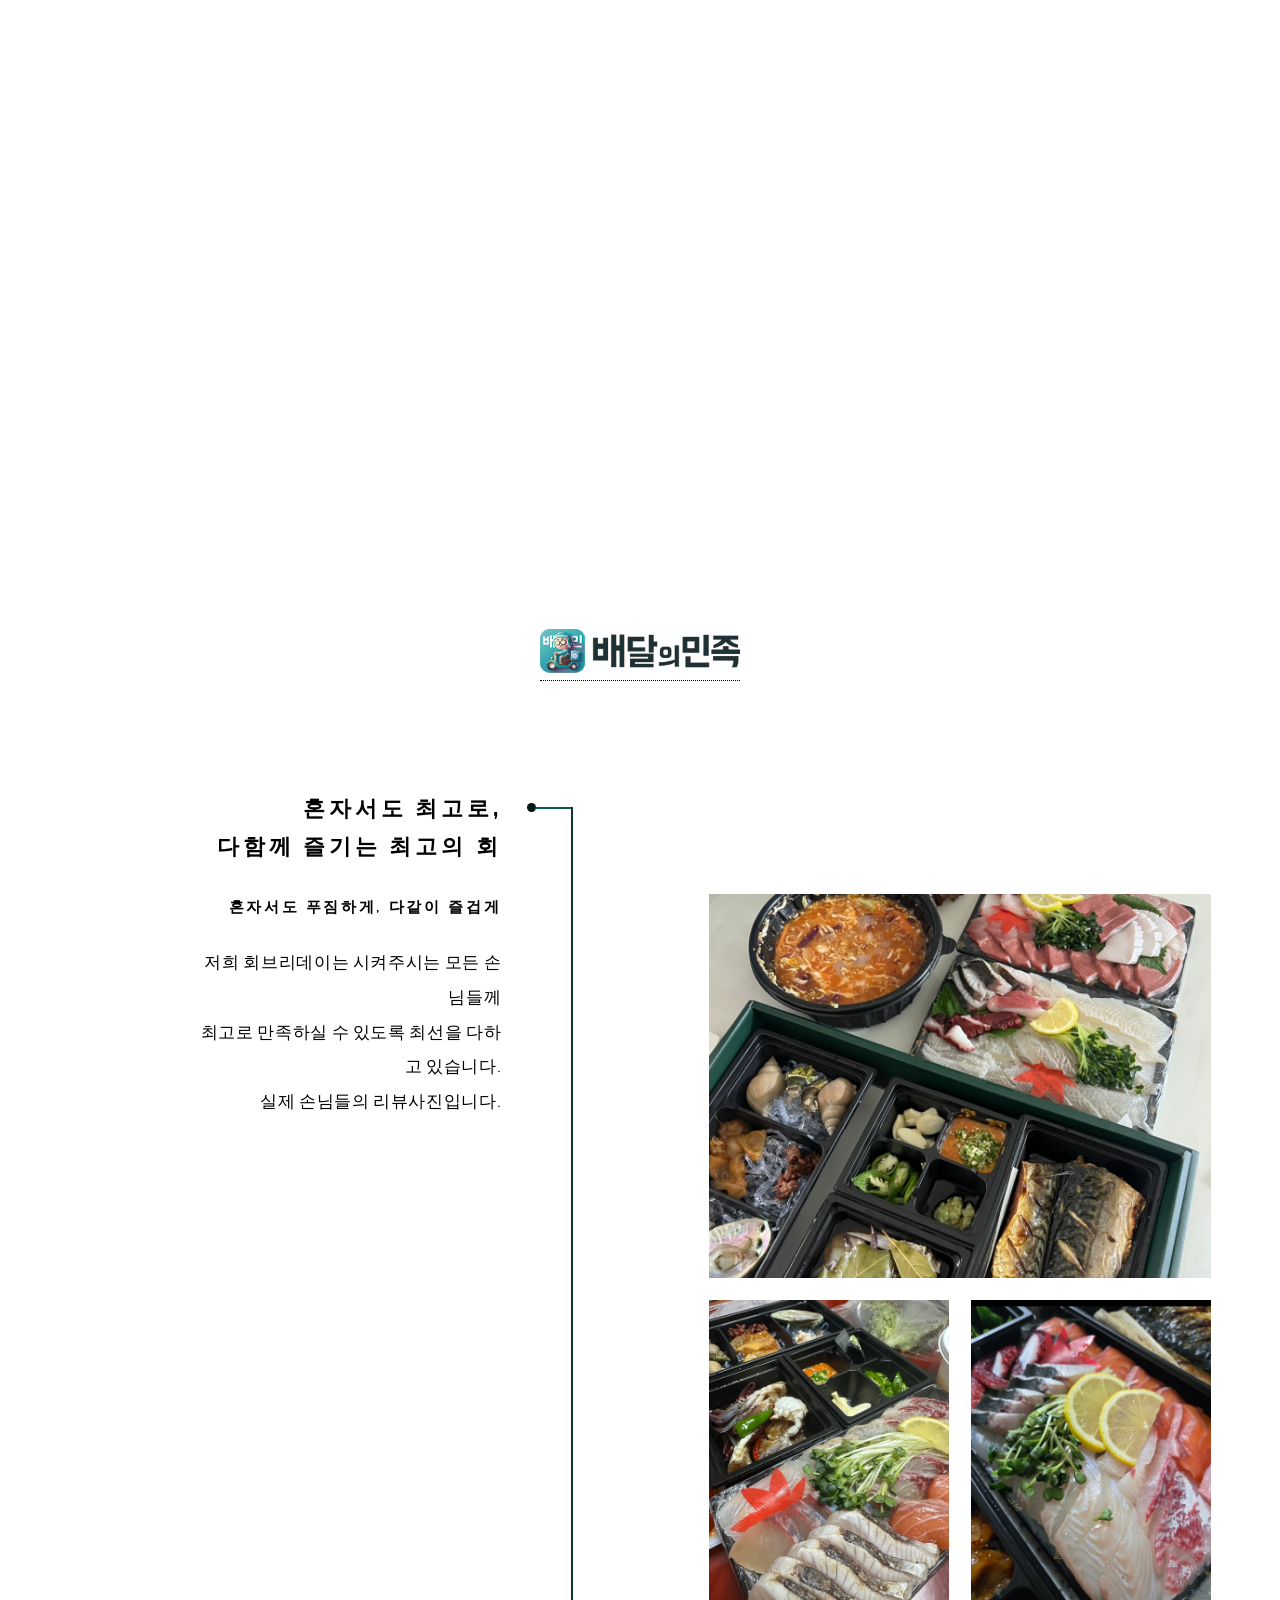
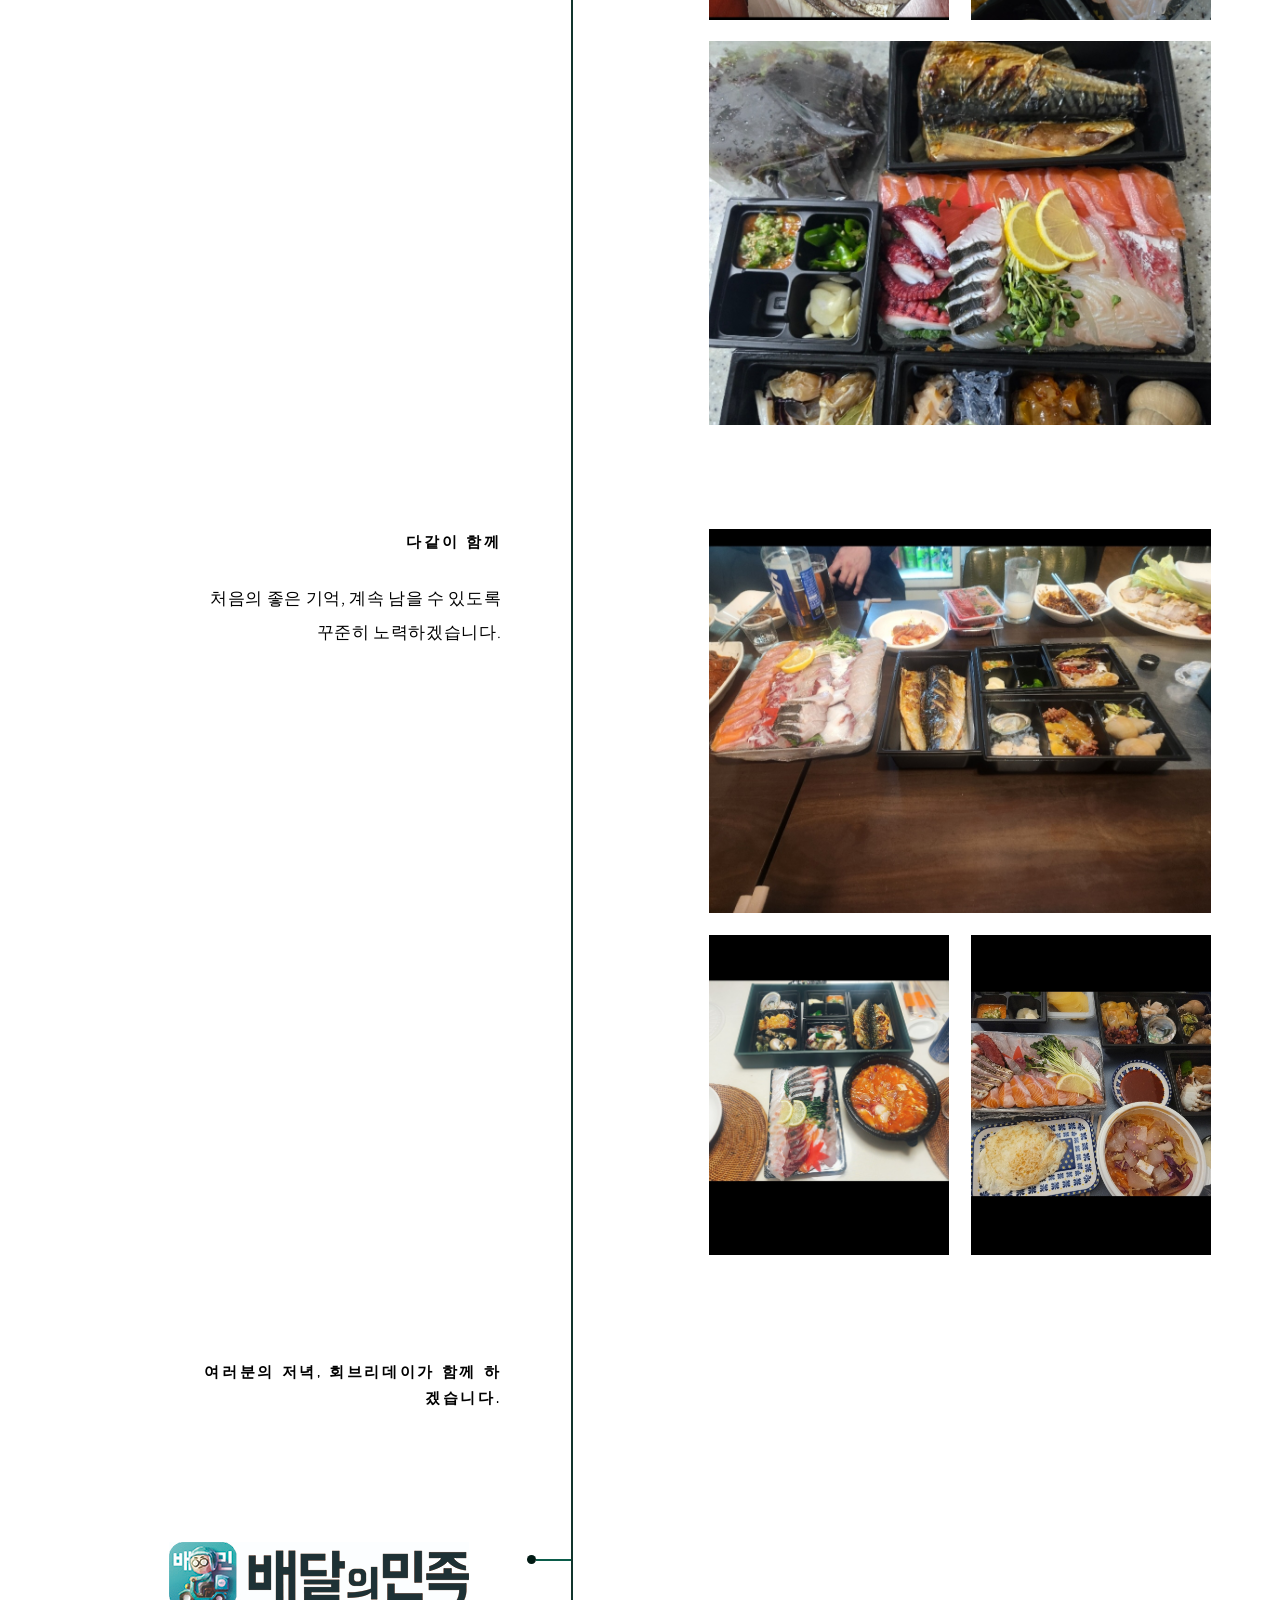
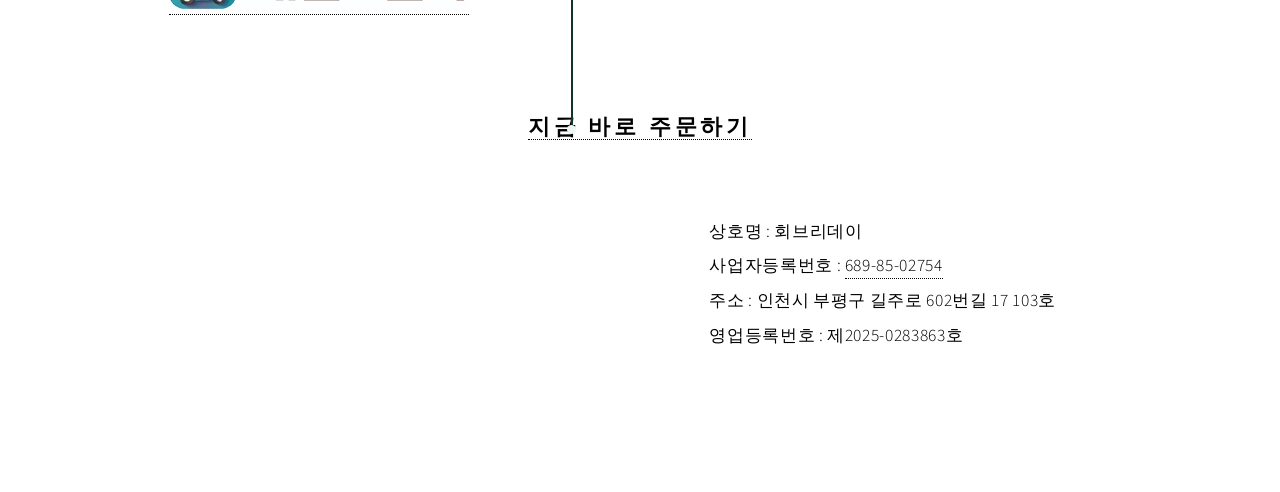
==== commit 556fcbd1: "Add files via upload" ====
--- a/index.html
+++ b/index.html
@@ -1,6 +1,4 @@
 <!DOCTYPE HTML>
-
-<meta name="viewport" content="width=device-width, initial-scale=1.0, maximum-scale=1.0, user-scalable=no">
 <!--
 	Paradigm Shift by HTML5 UP
 	html5up.net | @ajlkn
@@ -486,5 +484,4 @@
 			<script src="assets/js/main.js"></script>
 
 	</body>
-
-</html>
+</html>
--- a/assets/css/main.css
+++ b/assets/css/main.css
@@ -3914,18 +3914,4 @@
 			padding: 4rem;
 		}
 
-	}
-
-@media screen and (max-width: 480px) {
-  body {
-    width: 100%;
-    overflow-x: hidden;
-  }
-}
-
-@media screen and (min-width: 481px) {
-  body {
-    max-width: 480px;
-    margin: 0 auto;
-  }
-}
+	}
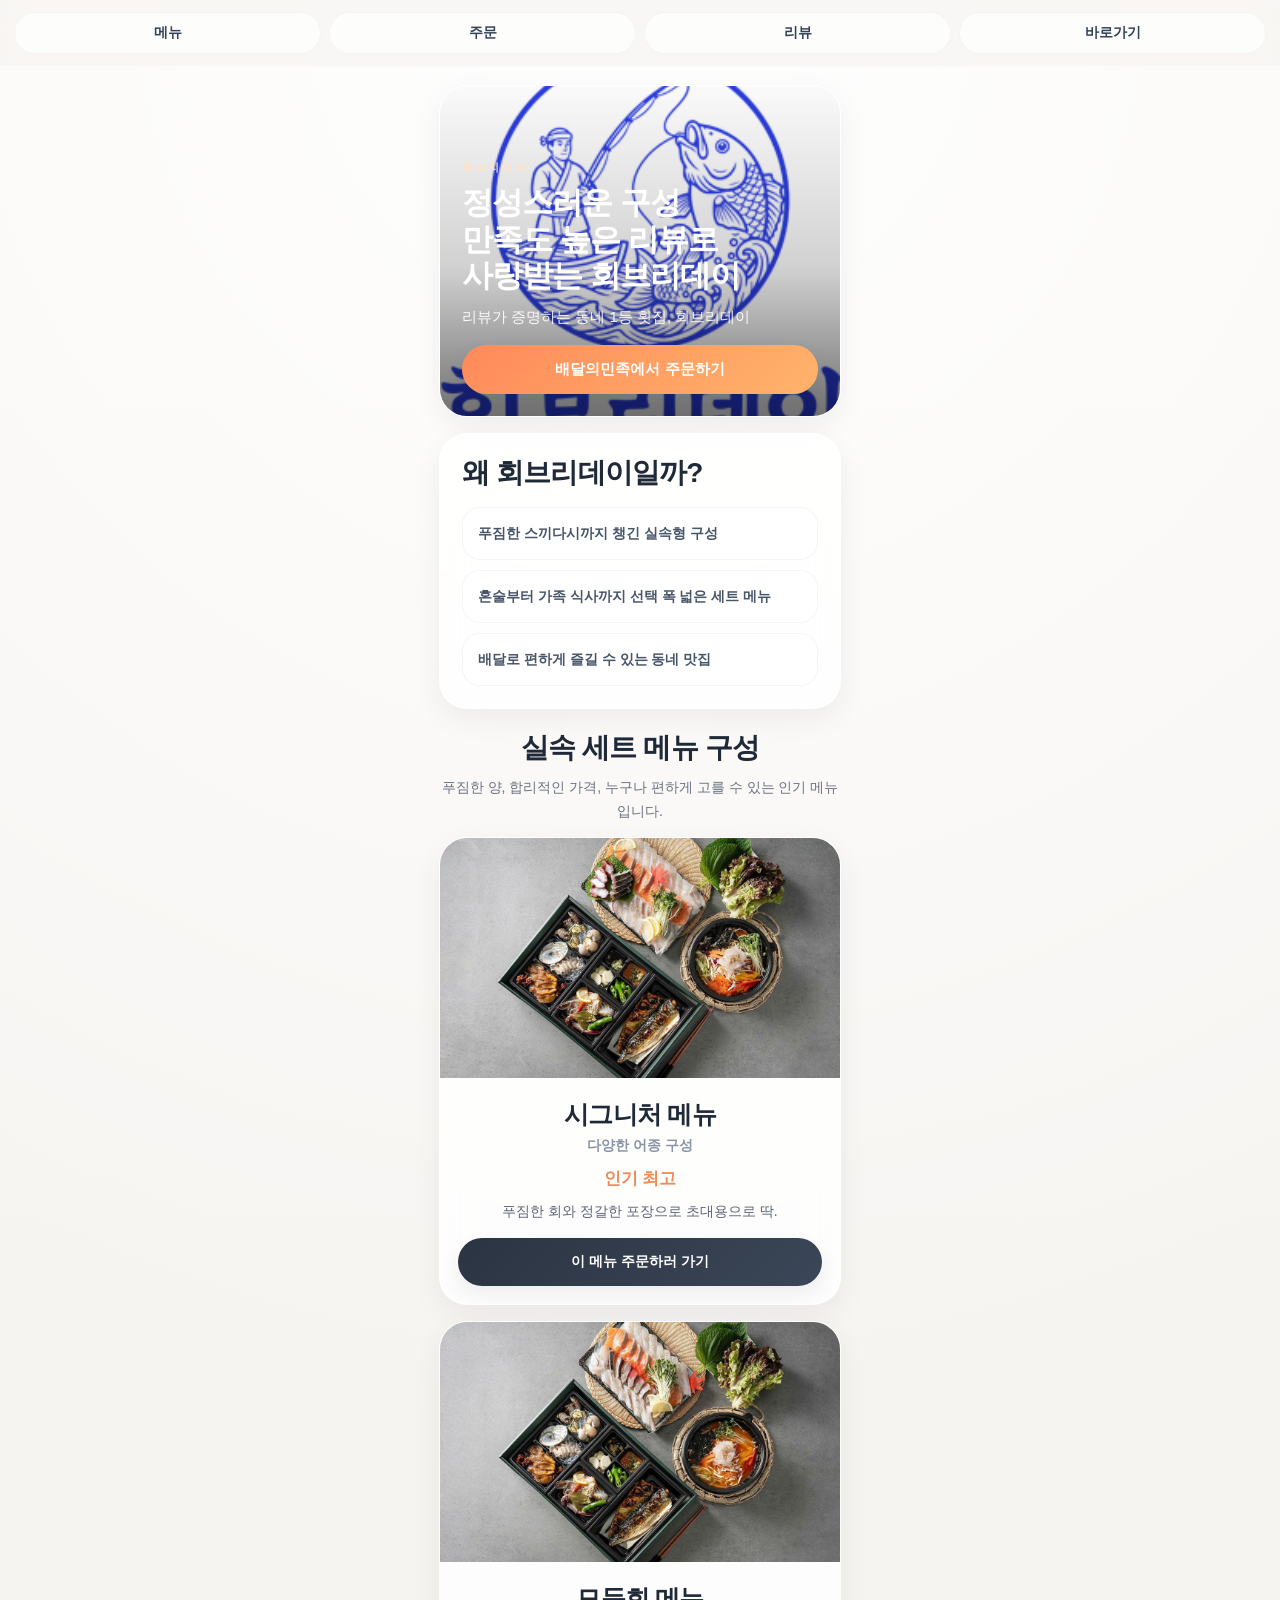
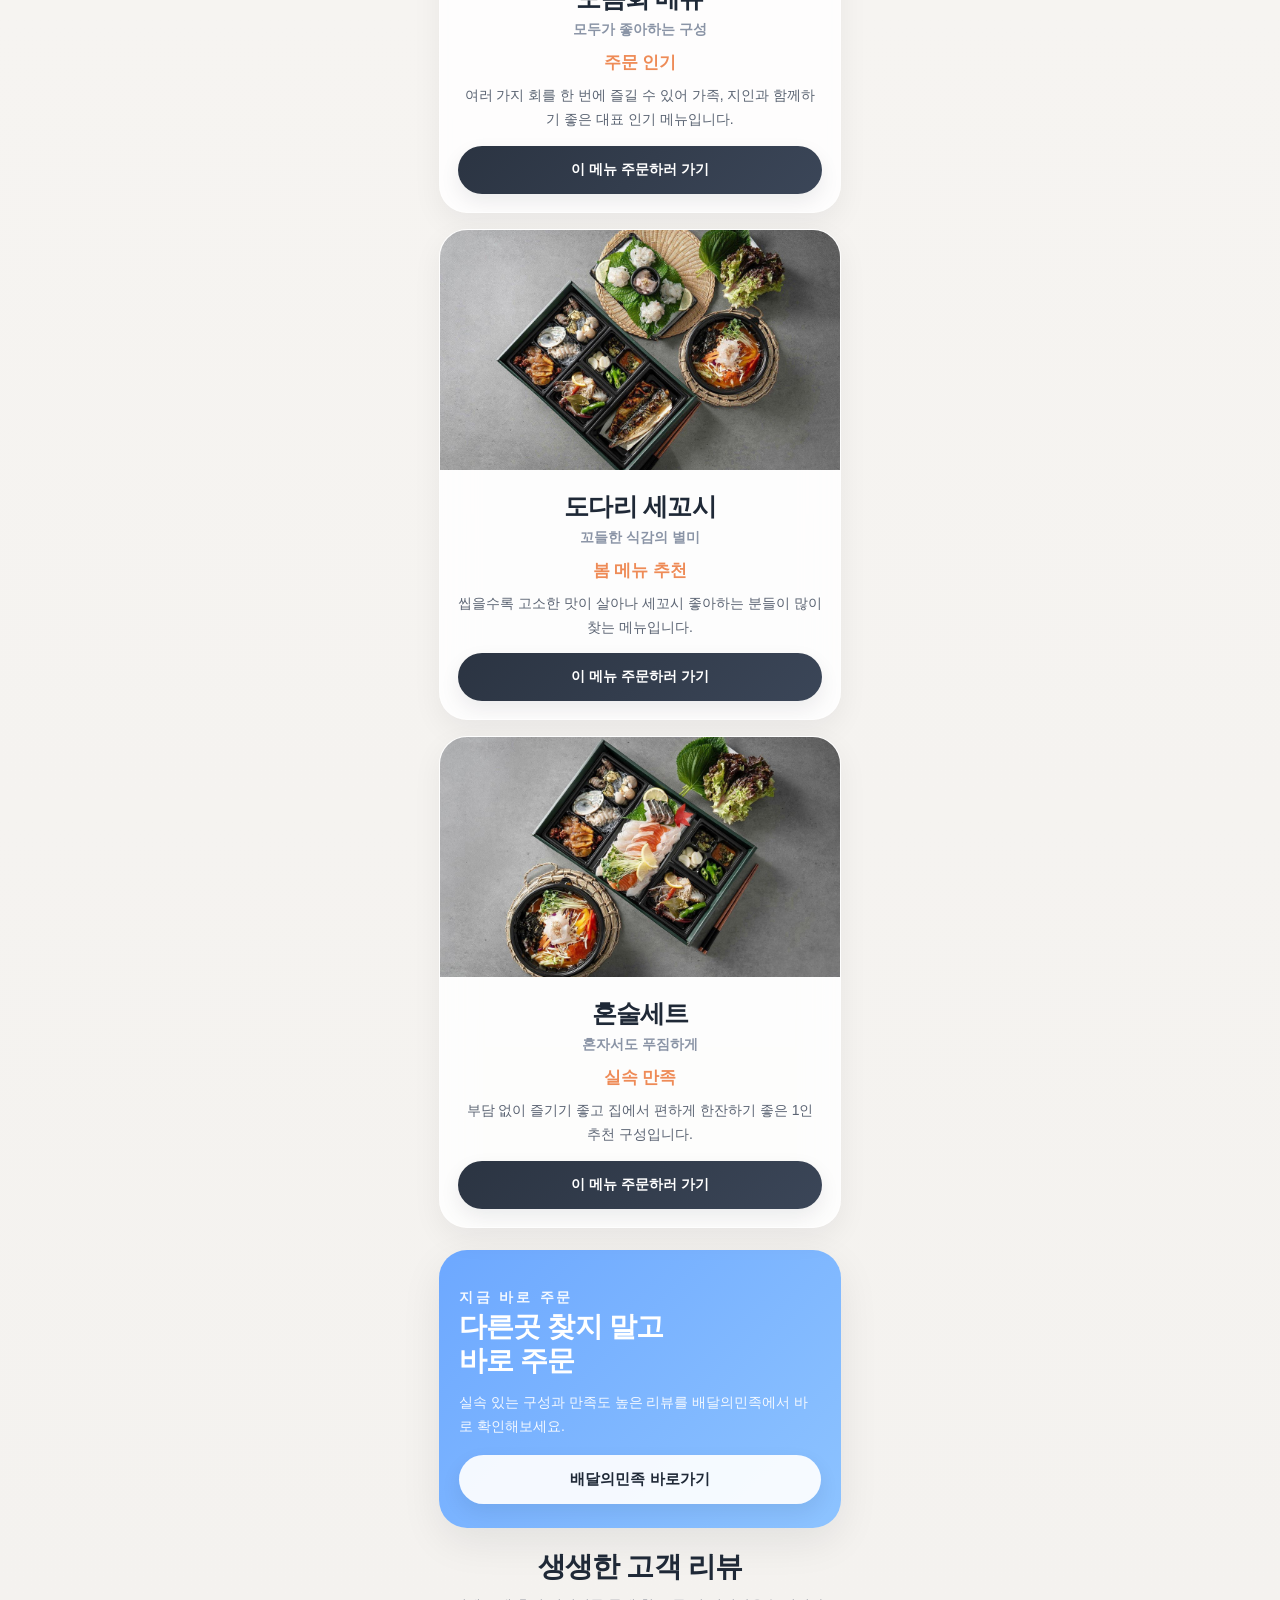
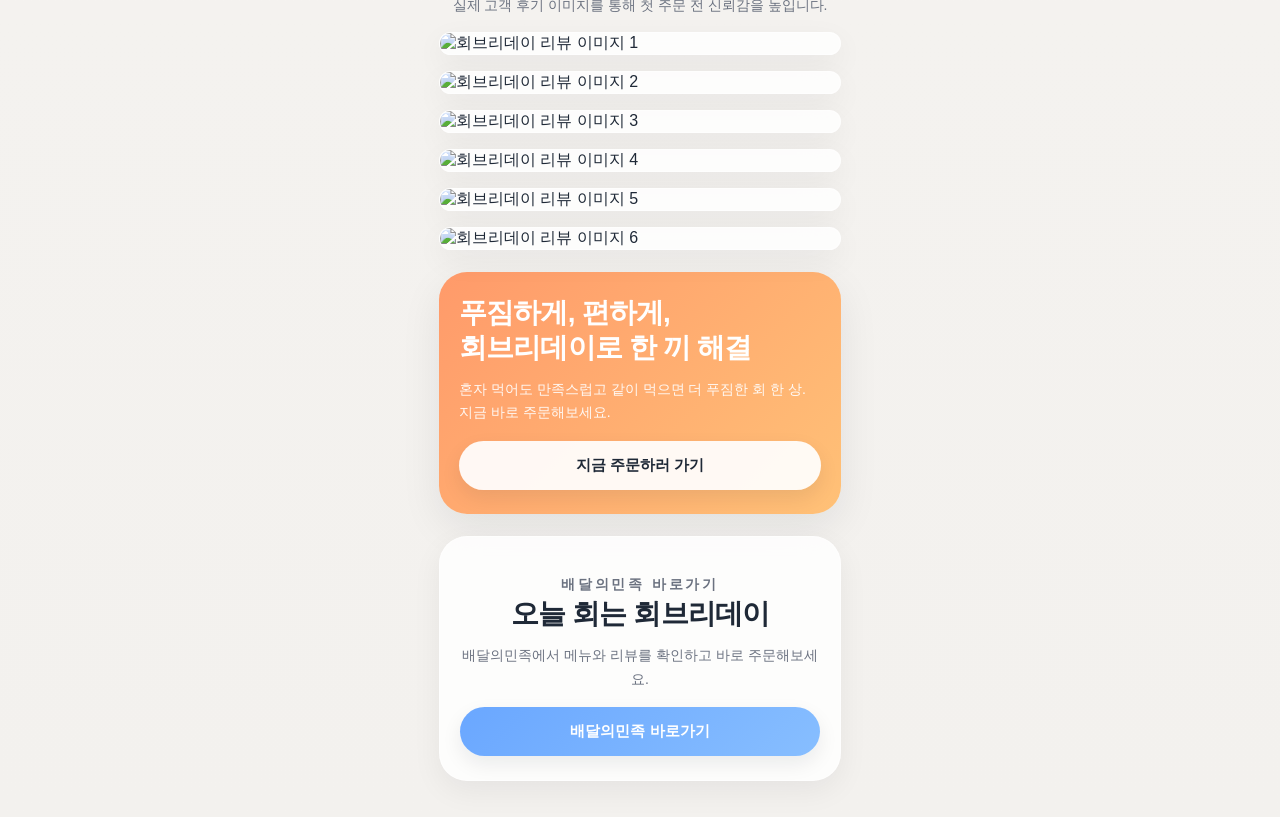
==== commit d2947535: "Add files via upload" ====
--- a/index.html
+++ b/index.html
@@ -1,487 +1,103 @@
-<!DOCTYPE HTML>
-<!--
-	Paradigm Shift by HTML5 UP
-	html5up.net | @ajlkn
-	Free for personal and commercial use under the CCA 3.0 license (html5up.net/license)
--->
-<html>
-	<head>
-		<title>Daily Sashimi</title>
-		<meta charset="utf-8" />
-		<meta name="viewport" content="width=device-width, initial-scale=1, user-scalable=no" />
-		<meta name="description" content="" />
-		<meta name="keywords" content="" />
-		<link rel="stylesheet" href="assets/css/main.css" />
-	</head>
-	<body class="is-preload">
-
-		<!-- Wrapper -->
-			<div id="wrapper">
-
-<!-- Intro -->
-<section class="intro">
-    <header style="text-align: center;">
-
-        <!-- ⬅️ 여기에 이미지 추가 -->
-        <img src="images/gallery/thumbs/logo.png" 
-             alt="회브리데이 로고" 
-             style="width: 120px; margin-bottom: 10px;">
-			 <br><br>
-
-        <h1>Every Day <br>Sashimi</h1>
-
-        <p style="font-weight: 700; font-size: 1rem; text-align: center;">
-            매일 즐기는 신선한 회 "회브리데이"
-        </p> 
-
-        <li><a href="#first" class="arrow scrolly"><span class="label">Next</span></a></li>
+<!DOCTYPE html>
+<html lang="ko">
+<head>
+  <meta charset="UTF-8" />
+  <meta name="viewport" content="width=device-width, initial-scale=1.0" />
+  <title>회브리데이 | 정성스러운 구성 </br> 만족도 높은 리뷰로 사랑받는 회브리데이</title>
+  <meta
+    name="description"
+    content="정성스러운 구성 만족도 높은 리뷰로 사랑받는 회브리데이."
+  />
+  <link rel="stylesheet" href="style.css" />
+</head>
+<body>
+  <div class="wrap">
+    <header class="top-nav">
+      <button type="button" data-scroll="menu-section">메뉴</button>
+      <button type="button" class="js-baemin-link">주문</button>
+      <button type="button" data-scroll="review-section">리뷰</button>
+      <button type="button" data-scroll="final-cta">바로가기</button>
     </header>
 
-</section>
-<div class="order-button" style="text-align: center; margin: 40px 0;">
-    <a href="https://s.baemin.com/rh000vmmEzYY9" target="_blank">
-        <img src="images/gallery/thumbs/bamin.jpg" alt="주문하기" style="max-width: 200px;">
-    </a>
-</div>
+    <main class="container">
+      <section class="hero-card">
+        <div class="hero-image-box">
+          <img src="images/hero-main.png" alt="회브리데이 메인 상차림" class="hero-image" />
+          <div class="hero-overlay"></div>
+          <div class="hero-text">
+            <p class="hero-badge">회브리데이</p>
+            <h1>
+              정성스러운 구성 <br />만족도 높은 리뷰로 <br />
+              사랑받는 회브리데이<br />
+              
+            </h1>
+            <p class="hero-sub">
+              리뷰가 증명하는 동네 1등 횟집, 회브리데이
+            </p>
+            <button type="button" class="cta-btn primary js-baemin-link">
+              배달의민족에서 주문하기
+            </button>
+          </div>
+        </div>
+      </section>
 
+      <section class="info-card">
+        <h2>왜 회브리데이일까?</h2>
+        <div class="point-list">
+          <div class="point-item">푸짐한 스끼다시까지 챙긴 실속형 구성</div>
+          <div class="point-item">혼술부터 가족 식사까지 선택 폭 넓은 세트 메뉴</div>
+          <div class="point-item">배달로 편하게 즐길 수 있는 동네 맛집</div>
+        </div>
+      </section>
 
-				<!-- Section 
-					<section id="first">
-						<header>
-							<h2>Magna sed nullam nisl adipiscing</h2>
-						</header>
-						<div class="content">
-							<p><strong>Lorem ipsum dolor</strong> sit amet consectetur adipiscing elit. Duis dapibus rutrum facilisis. Class aptent taciti sociosqu ad litora torquent per conubia nostra, per inceptos himenaeos. Etiam tristique libero eu nibh porttitor amet fermentum. Nullam venenatis erat id vehicula ultrices sed ultricies condimentum. Magna sed etiam consequat, et lorem adipiscing sed nulla. Volutpat nisl et tempus et dolor libero, feugiat magna tempus, sed et lorem adipiscing.</p>
-							<span class="image main"><img src="images/pic02.jpg" alt="" /></span>
-						</div>
-					</section>-->
+      <section id="menu-section" class="section">
+        <div class="section-head">
+          <h2>실속 세트 메뉴 구성</h2>
+          <p>푸짐한 양, 합리적인 가격, 누구나 편하게 고를 수 있는 인기 메뉴입니다.</p>
+        </div>
+        <div id="menu-list" class="card-list"></div>
+      </section>
 
-				<!-- Section 
-					<section>
-						<header>
-							<h2>Feugiat consequat tempus ultrices</h2>
-						</header>
-						<div class="content">
-							<p><strong>Etiam tristique libero</strong> eu nibh porttitor amet fermentum. Nullam venenatis erat id vehicula ultrices sed ultricies condimentum.</p>
-							<ul class="feature-icons">
-								<li class="icon solid fa-laptop">Consequat tempus</li>
-								<li class="icon solid fa-bolt">Etiam adipiscing</li>
-								<li class="icon solid fa-signal">Libero nullam</li>
-								<li class="icon solid fa-cog">Blandit condimentum</li>
-								<li class="icon solid fa-map-marker-alt">Lorem ipsum dolor</li>
-								<li class="icon solid fa-code">Nibh amet venenatis</li>
-							</ul>
-							<p>Vehicula ultrices sed ultricies condimentum. Magna sed etiam consequat, et lorem adipiscing sed nulla. Volutpat nisl et tempus et dolor libero, feugiat magna tempus, sed et lorem adipiscing.</p>
-						</div>
-					</section>-->
+      <section class="banner banner-blue">
+        <p class="banner-label">지금 바로 주문</p>
+        <h2>
+          다른곳 찾지 말고<br />
+          바로 주문
+        </h2>
+        <p>
+          실속 있는 구성과 만족도 높은 리뷰를 배달의민족에서 바로 확인해보세요.
+        </p>
+        <button type="button" class="cta-btn white js-baemin-link">배달의민족 바로가기</button>
+      </section>
 
-				<!-- Section -->
-					<section>
-						<header>
-					<h2>혼자서도 최고로, </br> 다함께 즐기는 최고의 회</h2>
-						</header>
-						<div class="content">
-							
-							<!-- Section -->
-								<section>
-									<header>
-										<h3>혼자서도 푸짐하게, 다같이 즐겁게</h3>
-										<p>저희 회브리데이는 시켜주시는 모든 손님들께 </br>최고로 만족하실 수 있도록 최선을 다하고 있습니다.</br>실제 손님들의 리뷰사진입니다.</p>
-									</header>
-									<div class="content">
-										<div class="gallery">
-											<a href="images/gallery/fulls/01.jpg" class="landscape"><img src="images/gallery/thumbs/1.jpg" alt="" /></a>
-											<a href="images/gallery/fulls/02.jpg"><img src="images/gallery/thumbs/2.jpg" alt="" /></a>
-											<a href="images/gallery/fulls/03.jpg"><img src="images/gallery/thumbs/3.jpg" alt="" /></a>
-											<a href="images/gallery/fulls/04.jpg" class="landscape"><img src="images/gallery/thumbs/4.jpg" alt="" /></a>
-										</div>
-									</div>
-								</section>
+      <section id="review-section" class="section">
+        <div class="section-head">
+          <h2>생생한 고객 리뷰</h2>
+          <p>실제 고객 후기 이미지를 통해 첫 주문 전 신뢰감을 높입니다.</p>
+        </div>
+        <div id="review-list" class="card-list review-list"></div>
+      </section>
 
-							<!-- Section -->
-								<section>
-									<header>
-										<h3>다같이 함께</h3>
-										<p> 처음의 좋은 기억, 계속 남을 수 있도록 꾸준히 노력하겠습니다.</p>
-									</header>
-									<div class="content">
-										<div class="gallery">
-											<a href="images/gallery/fulls/05.jpg" class="landscape"><img src="images/gallery/thumbs/5.jpg" alt="" /></a>
-											<a href="images/gallery/fulls/06.jpg"><img src="images/gallery/thumbs/6.jpg" alt="" /></a>
-											<a href="images/gallery/fulls/07.jpg"><img src="images/gallery/thumbs/7.jpg" alt="" /></a>
-										</div>
-									</div>
-								</section>
+      <section class="banner banner-orange">
+        <h2>
+          푸짐하게, 편하게,<br />
+          회브리데이로 한 끼 해결
+        </h2>
+        <p>
+          혼자 먹어도 만족스럽고 같이 먹으면 더 푸짐한 회 한 상. 지금 바로 주문해보세요.
+        </p>
+        <button type="button" class="cta-btn white orange-text js-baemin-link">지금 주문하러 가기</button>
+      </section>
 
-							<!-- Section -->
-								<section>
-									<header>
-										<h3>여러분의 저녁, 회브리데이가 함께 하겠습니다.</h3>
-									
-								</section>
+      <section id="final-cta" class="final-card">
+        <p class="final-label">배달의민족 바로가기</p>
+        <h2>오늘 회는 회브리데이</h2>
+        <p>배달의민족에서 메뉴와 리뷰를 확인하고 바로 주문해보세요.</p>
+        <button type="button" class="cta-btn final-btn js-baemin-link">배달의민족 바로가기</button>
+      </section>
+    </main>
+  </div>
 
-						</div>
-					</section>
-
-										<section>
-<header style="text-align: center;">
-    <h2>
-<a href="https://s.baemin.com/rh000vmmEzYY9" target="_blank">
-    <img src="images/gallery/thumbs/bamin.jpg" alt="주문하기">
-</a>
-    </h2>
-</header>
-					</section>
-
-				<!-- Section -->
-		
-<header style="text-align: center;">
-    <h2>
-        <a href="https://s.baemin.com/rh000vmmEzYY9" target="_blank">
-            지금 바로 주문하기
-        </a>
-    </h2>
-</header>
-
-<br>
-				<!-- Elements -->
-				<!--
-					<section>
-						<header>
-							<h2>Elements</h2>
-						</header>
-						<div class="content">
-
-							<section>
-								<header>
-									<h3>Text</h3>
-								</header>
-								<div class="content">
-									<p>This is <b>bold</b> and this is <strong>strong</strong>. This is <i>italic</i> and this is <em>emphasized</em>.
-									This is <sup>superscript</sup> text and this is <sub>subscript</sub> text.
-									This is <u>underlined</u> and this is code: <code>for (;;) { ... }</code>. Finally, <a href="#">this is a link</a>.</p>
-									<hr />
-									<h2>Heading Level 2</h2>
-									<h3>Heading Level 3</h3>
-									<h4>Heading Level 4</h4>
-									<h5>Heading Level 5</h5>
-									<hr />
-									<h5>Blockquote</h5>
-									<blockquote>Fringilla nisl. Donec accumsan interdum nisi, quis tincidunt felis sagittis eget tempus euismod. Vestibulum ante ipsum primis in faucibus vestibulum. Blandit adipiscing eu felis iaculis volutpat ac adipiscing accumsan faucibus. Vestibulum ante ipsum primis in faucibus lorem ipsum dolor sit amet nullam adipiscing eu felis.</blockquote>
-									<h5>Preformatted</h5>
-									<pre><code>i = 0;
-
-while (!deck.isInOrder()) {
-  print 'Iteration ' + i;
-  deck.shuffle();
-  i++;
-}
-
-print 'Sorted in ' + i + ' iterations.';</code></pre>
-								</div>
-							</section>
-
-							<section>
-								<header>
-									<h3>Lists</h3>
-								</header>
-								<div class="content">
-
-									<h4>Unordered</h4>
-									<ul>
-										<li>Dolor pulvinar etiam.</li>
-										<li>Sagittis adipiscing.</li>
-										<li>Felis enim feugiat.</li>
-									</ul>
-
-									<h4>Alternate</h4>
-									<ul class="alt">
-										<li>Dolor pulvinar etiam.</li>
-										<li>Sagittis adipiscing.</li>
-										<li>Felis enim feugiat.</li>
-									</ul>
-
-									<h4>Ordered</h4>
-									<ol>
-										<li>Dolor pulvinar etiam.</li>
-										<li>Etiam vel felis viverra.</li>
-										<li>Felis enim feugiat.</li>
-										<li>Dolor pulvinar etiam.</li>
-										<li>Etiam vel felis lorem.</li>
-										<li>Felis enim et feugiat.</li>
-									</ol>
-									<h4>Icons</h4>
-									<ul class="icons">
-										<li><a href="#" class="icon brands fa-twitter"><span class="label">Twitter</span></a></li>
-										<li><a href="#" class="icon brands fa-facebook-f"><span class="label">Facebook</span></a></li>
-										<li><a href="#" class="icon brands fa-instagram"><span class="label">Instagram</span></a></li>
-										<li><a href="#" class="icon brands fa-github"><span class="label">Github</span></a></li>
-									</ul>
-
-									<h4>Actions</h4>
-									<ul class="actions">
-										<li><a href="#" class="button primary">Default</a></li>
-										<li><a href="#" class="button">Default</a></li>
-									</ul>
-									<ul class="actions stacked">
-										<li><a href="#" class="button primary">Default</a></li>
-										<li><a href="#" class="button">Default</a></li>
-									</ul>
-								</div>
-							</section>
-
-							<section>
-								<header>
-									<h3>Table</h3>
-								</header>
-								<div class="content">
-									<h4>Default</h4>
-									<div class="table-wrapper">
-										<table>
-											<thead>
-												<tr>
-													<th>Name</th>
-													<th>Description</th>
-													<th>Price</th>
-												</tr>
-											</thead>
-											<tbody>
-												<tr>
-													<td>Item One</td>
-													<td>Ante turpis integer aliquet porttitor.</td>
-													<td>29.99</td>
-												</tr>
-												<tr>
-													<td>Item Two</td>
-													<td>Vis ac commodo adipiscing arcu aliquet.</td>
-													<td>19.99</td>
-												</tr>
-												<tr>
-													<td>Item Three</td>
-													<td> Morbi faucibus arcu accumsan lorem.</td>
-													<td>29.99</td>
-												</tr>
-												<tr>
-													<td>Item Four</td>
-													<td>Vitae integer tempus condimentum.</td>
-													<td>19.99</td>
-												</tr>
-												<tr>
-													<td>Item Five</td>
-													<td>Ante turpis integer aliquet porttitor.</td>
-													<td>29.99</td>
-												</tr>
-											</tbody>
-											<tfoot>
-												<tr>
-													<td colspan="2"></td>
-													<td>100.00</td>
-												</tr>
-											</tfoot>
-										</table>
-									</div>
-
-									<h4>Alternate</h4>
-									<div class="table-wrapper">
-										<table class="alt">
-											<thead>
-												<tr>
-													<th>Name</th>
-													<th>Description</th>
-													<th>Price</th>
-												</tr>
-											</thead>
-											<tbody>
-												<tr>
-													<td>Item One</td>
-													<td>Ante turpis integer aliquet porttitor.</td>
-													<td>29.99</td>
-												</tr>
-												<tr>
-													<td>Item Two</td>
-													<td>Vis ac commodo adipiscing arcu aliquet.</td>
-													<td>19.99</td>
-												</tr>
-												<tr>
-													<td>Item Three</td>
-													<td> Morbi faucibus arcu accumsan lorem.</td>
-													<td>29.99</td>
-												</tr>
-												<tr>
-													<td>Item Four</td>
-													<td>Vitae integer tempus condimentum.</td>
-													<td>19.99</td>
-												</tr>
-												<tr>
-													<td>Item Five</td>
-													<td>Ante turpis integer aliquet porttitor.</td>
-													<td>29.99</td>
-												</tr>
-											</tbody>
-											<tfoot>
-												<tr>
-													<td colspan="2"></td>
-													<td>100.00</td>
-												</tr>
-											</tfoot>
-										</table>
-									</div>
-								</div>
-							</section>
-
-							<section>
-								<header>
-									<h3>Buttons</h3>
-								</header>
-								<div class="content">
-									<ul class="actions">
-										<li><a href="#" class="button primary">Primary</a></li>
-										<li><a href="#" class="button">Default</a></li>
-									</ul>
-									<ul class="actions">
-										<li><a href="#" class="button large">Large</a></li>
-										<li><a href="#" class="button">Default</a></li>
-										<li><a href="#" class="button small">Small</a></li>
-									</ul>
-									<ul class="actions">
-										<li><a href="#" class="button primary icon solid fa-download">Icon</a></li>
-										<li><a href="#" class="button icon solid fa-download">Icon</a></li>
-									</ul>
-									<ul class="actions">
-										<li><span class="button primary disabled">Disabled</span></li>
-										<li><span class="button disabled">Disabled</span></li>
-									</ul>
-								</div>
-							</section>
-
-							<section>
-								<header>
-									<h3>Form</h3>
-								</header>
-								<div class="content">
-									<form method="post" action="#">
-										<div class="fields">
-											<div class="field half">
-												<label for="demo-name">Name</label>
-												<input type="text" name="demo-name" id="demo-name" value="" placeholder="Jane Doe" />
-											</div>
-											<div class="field half">
-												<label for="demo-email">Email</label>
-												<input type="email" name="demo-email" id="demo-email" value="" placeholder="jane@untitled.tld" />
-											</div>
-											<div class="field">
-												<label for="demo-category">Category</label>
-												<select name="demo-category" id="demo-category">
-													<option value="">-</option>
-													<option value="1">Manufacturing</option>
-													<option value="1">Shipping</option>
-													<option value="1">Administration</option>
-													<option value="1">Human Resources</option>
-												</select>
-											</div>
-											<div class="field half">
-												<input type="radio" id="demo-priority-low" name="demo-priority" checked>
-												<label for="demo-priority-low">Low</label>
-											</div>
-											<div class="field half">
-												<input type="radio" id="demo-priority-high" name="demo-priority">
-												<label for="demo-priority-high">High</label>
-											</div>
-											<div class="field half">
-												<input type="checkbox" id="demo-copy" name="demo-copy">
-												<label for="demo-copy">Email me a copy</label>
-											</div>
-											<div class="field half">
-												<input type="checkbox" id="demo-human" name="demo-human" checked>
-												<label for="demo-human">Not a robot</label>
-											</div>
-											<div class="field">
-												<label for="demo-message">Message</label>
-												<textarea name="demo-message" id="demo-message" placeholder="Enter your message" rows="6"></textarea>
-											</div>
-										</div>
-										<ul class="actions">
-											<li><input type="submit" value="Send Message" class="primary" /></li>
-											<li><input type="reset" value="Reset" /></li>
-										</ul>
-									</form>
-								</div>
-							</section>
-
-						</div>
-					</section>
-				-->
-
-				<!-- Section 
-					<section>
-						<header>
-							<h2>Get in touch</h2>
-						</header>
-						<div class="content">
-							<p><strong>Auctor commodo</strong> interdum et malesuada fames ac ante ipsum primis in faucibus. Pellentesque venenatis dolor imperdiet dolor mattis sagittis.</p>
-							<form>
-								<div class="fields">
-									<div class="field half">
-										<input type="text" name="name" id="name" placeholder="Name" />
-									</div>
-									<div class="field half">
-										<input type="email" name="email" id="email" placeholder="Email" />
-									</div>
-									<div class="field">
-										<textarea name="message" id="message" placeholder="Message" rows="7"></textarea>
-									</div>
-								</div>
-								<ul class="actions">
-									<li><input type="submit" value="Send Message" class="button primary" /></li>
-								</ul>
-							</form>
-						</div>
-						<footer>
-							<ul class="items">
-								<li>
-									<h3>Email</h3>
-									<a href="#">information@untitled.ext</a>
-								</li>
-								<li>
-									<h3>Phone</h3>
-									<a href="#">(000) 000-0000</a>
-								</li>
-								<li>
-									<h3>Address</h3>
-									<span>1234 Somewhere Road, Nashville, TN 00000</span>
-								</li>
-								<li>
-									<h3>Elsewhere</h3>
-									<ul class="icons">
-										<li><a href="#" class="icon brands fa-twitter"><span class="label">Twitter</span></a></li>
-										<li><a href="#" class="icon brands fa-facebook-f"><span class="label">Facebook</span></a></li>
-										<li><a href="#" class="icon brands fa-instagram"><span class="label">Instagram</span></a></li>
-										<li><a href="#" class="icon brands fa-linkedin-in"><span class="label">LinkedIn</span></a></li>
-										<li><a href="#" class="icon brands fa-github"><span class="label">GitHub</span></a></li>
-										<li><a href="#" class="icon brands fa-codepen"><span class="label">Codepen</span></a></li>
-									</ul>
-								</li>
-							</ul>
-						</footer>
-					</section>-->
-
-				<!-- Copyright -->
-<div class="copyright" style="color: #000;">
-    <span>상호명 : 회브리데이</span><br>
-    <span>사업자등록번호 : 
-        <a href="https://s.baemin.com/rh000vmmEzYY9" style="color: #000;">689-85-02754</a>
-    </span><br>
-    <span>주소 : 인천시 부평구 길주로 602번길 17 103호</span><br>
-	<span>영업등록번호 : 제2025-0283863호</span>
-</div>
-
-		<!-- Scripts -->
-			<script src="assets/js/jquery.min.js"></script>
-			<script src="assets/js/jquery.scrolly.min.js"></script>
-			<script src="assets/js/browser.min.js"></script>
-			<script src="assets/js/breakpoints.min.js"></script>
-			<script src="assets/js/util.js"></script>
-			<script src="assets/js/main.js"></script>
-
-	</body>
+  <script src="script.js"></script>
+</body>
 </html>
--- a/style.css
+++ b/style.css
@@ -0,0 +1,343 @@
+* {
+  box-sizing: border-box;
+}
+
+:root {
+  --bg: #f6f4f1;
+  --card: rgba(255, 255, 255, 0.82);
+  --card-strong: #ffffff;
+  --text: #1f2937;
+  --muted: #6b7280;
+  --line: rgba(15, 23, 42, 0.06);
+  --shadow: 0 10px 30px rgba(15, 23, 42, 0.06);
+  --shadow-soft: 0 14px 40px rgba(15, 23, 42, 0.08);
+  --orange-1: #ff8a5b;
+  --orange-2: #ffb36b;
+  --blue-1: #6da8ff;
+  --blue-2: #8dc3ff;
+}
+
+html {
+  scroll-behavior: smooth;
+}
+
+body {
+  margin: 0;
+  background:
+    radial-gradient(circle at top, rgba(255,255,255,0.95), transparent 35%),
+    linear-gradient(180deg, #f8f6f3 0%, #f3f1ee 100%);
+  color: var(--text);
+  font-family: "Pretendard", "Apple SD Gothic Neo", "Malgun Gothic", Arial, sans-serif;
+}
+
+button {
+  font: inherit;
+  border: 0;
+  cursor: pointer;
+  transition: transform 0.18s ease, opacity 0.18s ease, box-shadow 0.18s ease;
+}
+
+button:hover {
+  transform: translateY(-1px);
+}
+
+img {
+  display: block;
+  max-width: 100%;
+}
+
+.wrap {
+  min-height: 100vh;
+}
+
+.top-nav {
+  position: sticky;
+  top: 0;
+  z-index: 30;
+  display: grid;
+  grid-template-columns: repeat(4, 1fr);
+  gap: 8px;
+  padding: 12px 14px;
+  background: rgba(248, 246, 243, 0.8);
+  backdrop-filter: blur(16px);
+  border-bottom: 1px solid rgba(255,255,255,0.5);
+}
+
+.top-nav button {
+  height: 42px;
+  border-radius: 999px;
+  background: rgba(255,255,255,0.74);
+  color: #334155;
+  font-size: 14px;
+  font-weight: 700;
+  box-shadow: inset 0 0 0 1px rgba(15, 23, 42, 0.04);
+}
+
+.container {
+  width: 100%;
+  max-width: 430px;
+  margin: 0 auto;
+  padding: 16px 14px 36px;
+}
+
+.hero-card,
+.info-card,
+.banner,
+.final-card,
+.menu-card,
+.review-card {
+  border-radius: 28px;
+  overflow: hidden;
+}
+
+.hero-card,
+.info-card,
+.final-card,
+.menu-card,
+.review-card {
+  background: var(--card);
+  backdrop-filter: blur(18px);
+  box-shadow: var(--shadow);
+  border: 1px solid rgba(255,255,255,0.45);
+}
+
+.hero-image-box {
+  position: relative;
+}
+
+.hero-image {
+  width: 100%;
+  height: 330px;
+  object-fit: cover;
+}
+
+.hero-overlay {
+  position: absolute;
+  inset: 0;
+  background:
+    linear-gradient(to top, rgba(0, 0, 0, 0.56), rgba(0, 0, 0, 0.18) 45%, rgba(0,0,0,0.02));
+}
+
+.hero-text {
+  position: absolute;
+  left: 22px;
+  right: 22px;
+  bottom: 22px;
+  color: #fff;
+}
+
+.hero-badge {
+  margin: 0;
+  font-size: 11px;
+  font-weight: 800;
+  letter-spacing: 0.2em;
+  color: #ffe2c8;
+}
+
+.hero-text h1 {
+  margin: 10px 0 0;
+  font-size: 31px;
+  line-height: 1.18;
+  font-weight: 800;
+  letter-spacing: -0.03em;
+}
+
+.hero-sub {
+  margin: 10px 0 0;
+  font-size: 15px;
+  line-height: 1.6;
+  font-weight: 500;
+  color: rgba(255, 255, 255, 0.92);
+}
+
+.cta-btn {
+  width: 100%;
+  margin-top: 16px;
+  border-radius: 999px;
+  padding: 15px 18px;
+  font-size: 15px;
+  font-weight: 800;
+  box-shadow: 0 8px 20px rgba(15, 23, 42, 0.08);
+}
+
+.cta-btn.primary {
+  background: linear-gradient(135deg, var(--orange-1), var(--orange-2));
+  color: #ffffff;
+}
+
+.cta-btn.white {
+  background: rgba(255,255,255,0.92);
+  color: #1f2937;
+}
+
+.orange-text {
+  color: #e7773e;
+}
+
+.info-card {
+  margin-top: 16px;
+  padding: 22px;
+}
+
+.info-card h2,
+.section-head h2,
+.banner h2,
+.final-card h2 {
+  margin: 0;
+  font-size: 28px;
+  line-height: 1.24;
+  font-weight: 800;
+  letter-spacing: -0.03em;
+}
+
+.point-list {
+  margin-top: 16px;
+  display: grid;
+  gap: 10px;
+}
+
+.point-item {
+  padding: 15px 16px;
+  border-radius: 18px;
+  background: rgba(255,255,255,0.62);
+  box-shadow: inset 0 0 0 1px rgba(15, 23, 42, 0.04);
+  font-size: 14px;
+  line-height: 1.65;
+  color: #475569;
+  font-weight: 600;
+}
+
+.section {
+  margin-top: 22px;
+}
+
+.section-head {
+  text-align: center;
+  margin-bottom: 14px;
+}
+
+.section-head p {
+  margin: 10px 0 0;
+  font-size: 14px;
+  line-height: 1.7;
+  color: var(--muted);
+}
+
+.card-list {
+  display: grid;
+  gap: 16px;
+}
+
+.menu-card-image {
+  width: 100%;
+  height: 240px;
+  object-fit: cover;
+}
+
+.menu-card-body {
+  padding: 20px 18px 18px;
+  text-align: center;
+}
+
+.menu-card-title {
+  margin: 0;
+  font-size: 25px;
+  font-weight: 800;
+  letter-spacing: -0.03em;
+}
+
+.menu-card-subtitle {
+  margin: 6px 0 0;
+  font-size: 14px;
+  color: #8a94a6;
+  font-weight: 600;
+}
+
+.menu-card-price {
+  margin: 12px 0 0;
+  font-size: 17px;
+  color: #ee8b57;
+  font-weight: 800;
+}
+
+.menu-card-desc {
+  margin: 10px 0 0;
+  font-size: 14px;
+  line-height: 1.7;
+  color: #5b6473;
+}
+
+.menu-card .cta-btn {
+  margin-top: 14px;
+  background: linear-gradient(135deg, #2b3442, #3b4658);
+  color: #ffffff;
+  font-size: 14px;
+}
+
+.banner {
+  margin-top: 22px;
+  padding: 24px 20px;
+  color: #ffffff;
+  box-shadow: var(--shadow-soft);
+}
+
+.banner-blue {
+  background: linear-gradient(135deg, var(--blue-1), var(--blue-2));
+}
+
+.banner-orange {
+  background: linear-gradient(135deg, #ff9a6a, #ffc177);
+}
+
+.banner-label,
+.final-label {
+  margin: 0 0 8px;
+  font-size: 11px;
+  font-weight: 800;
+  letter-spacing: 0.2em;
+}
+
+.banner-label {
+  color: rgba(255,255,255,0.82);
+}
+
+.banner p {
+  margin: 12px 0 0;
+  font-size: 14px;
+  line-height: 1.7;
+  color: rgba(255,255,255,0.92);
+}
+
+.review-card img {
+  width: 100%;
+  height: auto;
+  object-fit: cover;
+}
+
+.final-card {
+  margin-top: 22px;
+  padding: 24px 20px;
+  text-align: center;
+}
+
+.final-label {
+  color: #9aa3b2;
+}
+
+.final-card p {
+  margin: 12px 0 0;
+  font-size: 14px;
+  line-height: 1.7;
+  color: #6b7280;
+}
+
+.final-btn {
+  background: linear-gradient(135deg, #6aa7ff, #87beff);
+  color: #ffffff;
+}
+
+@media (min-width: 431px) {
+  .container {
+    padding-top: 18px;
+  }
+}
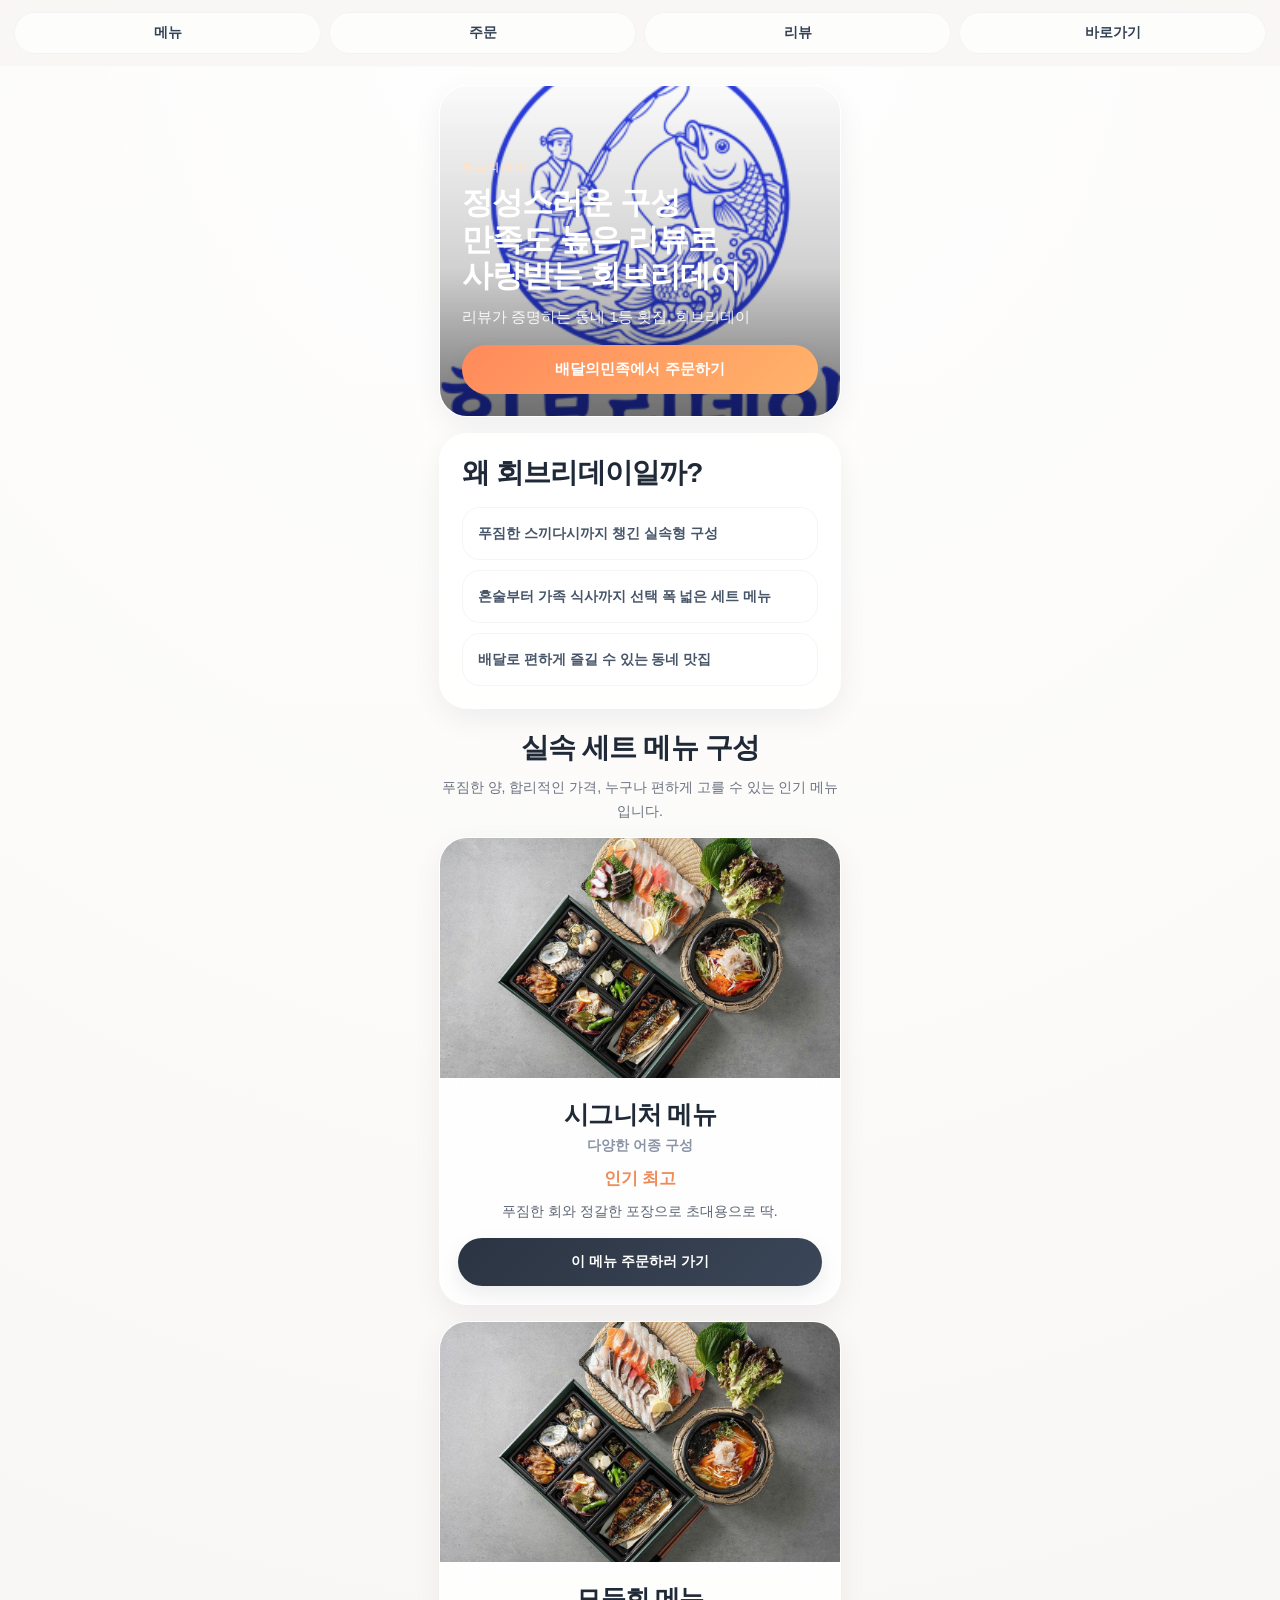
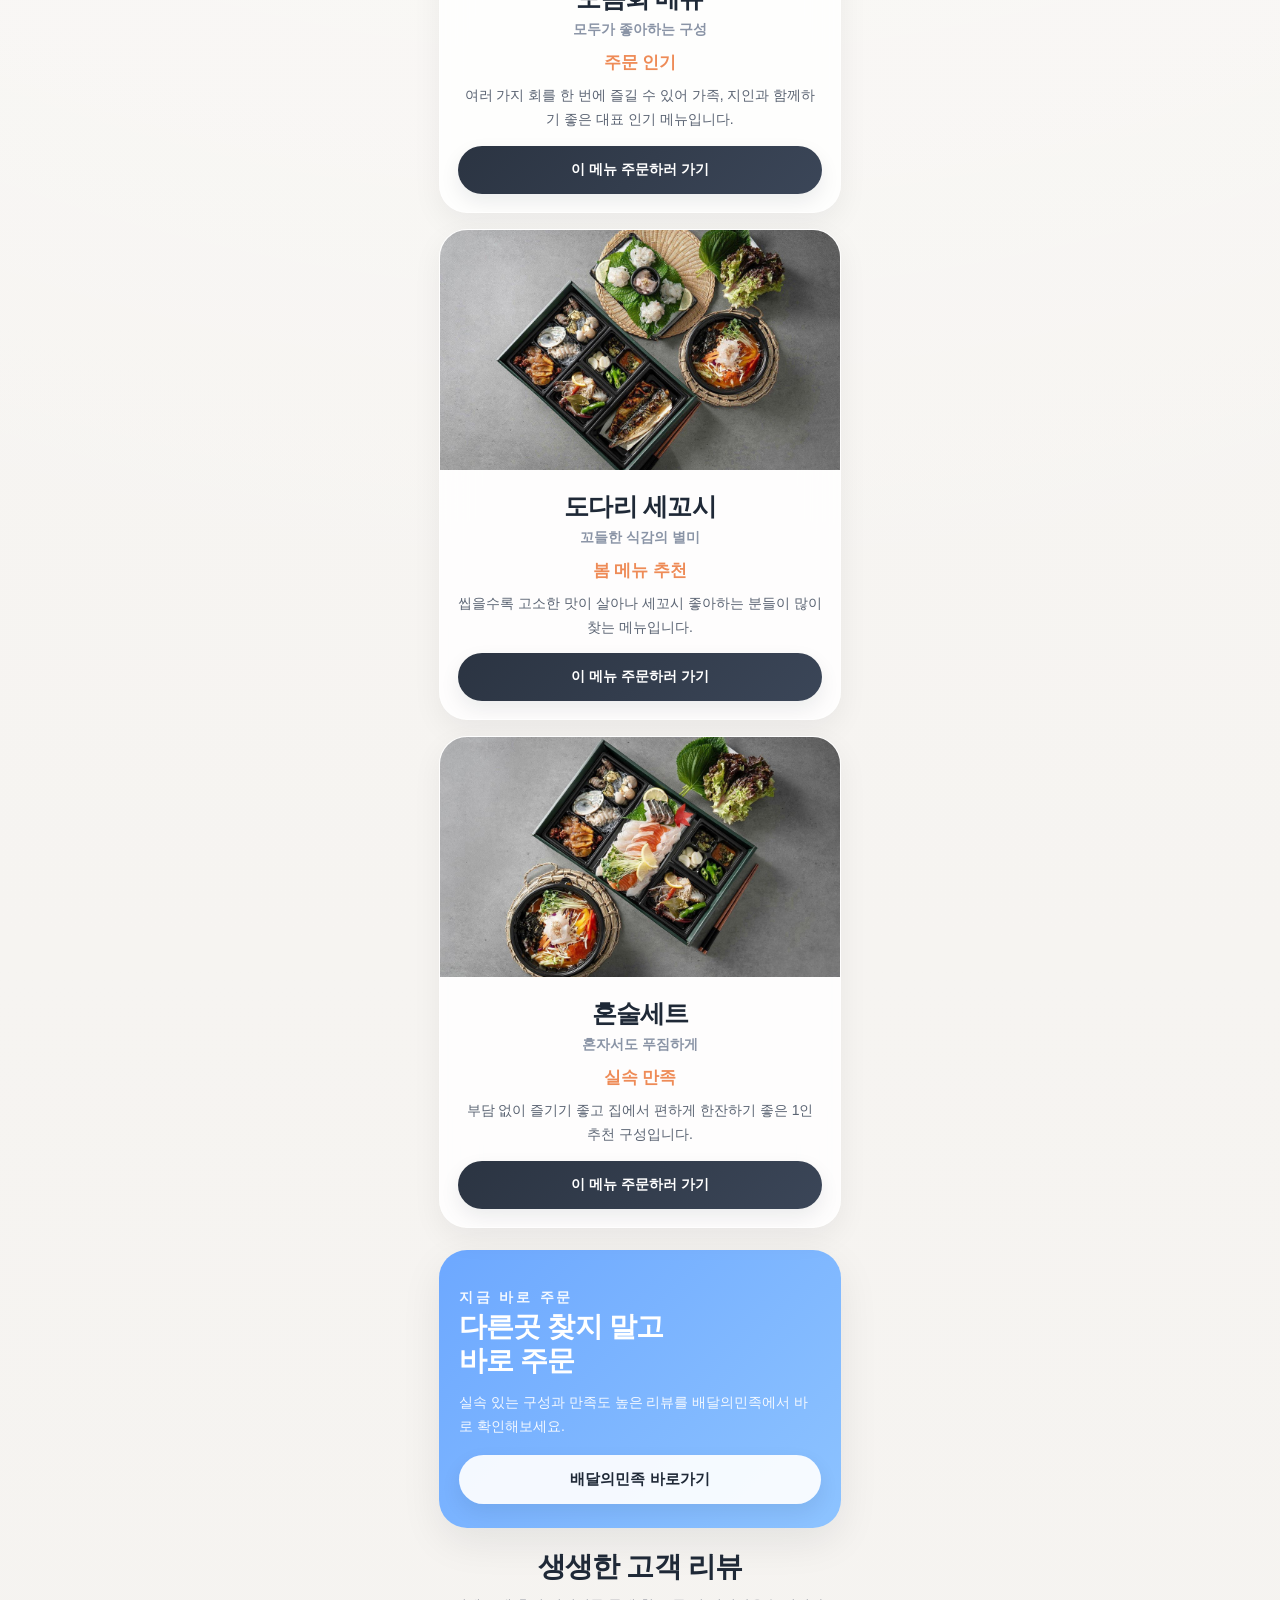
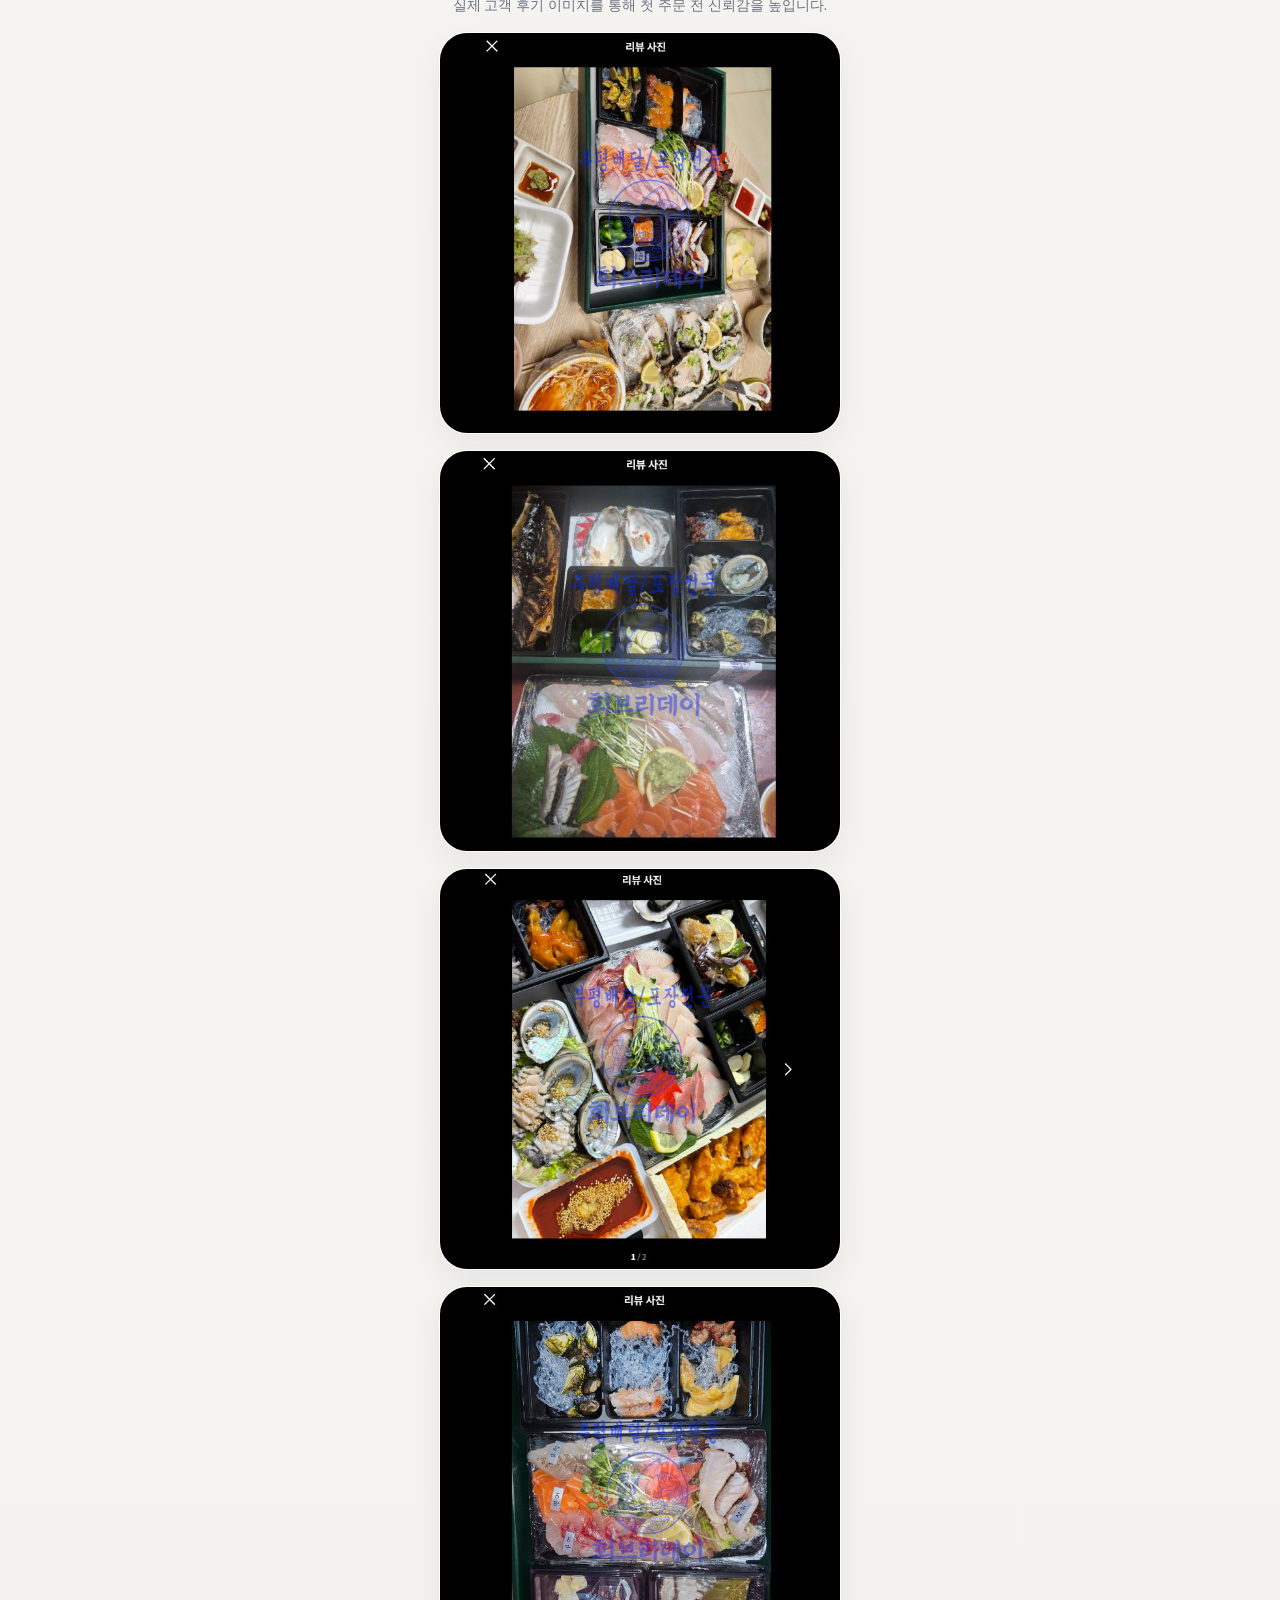
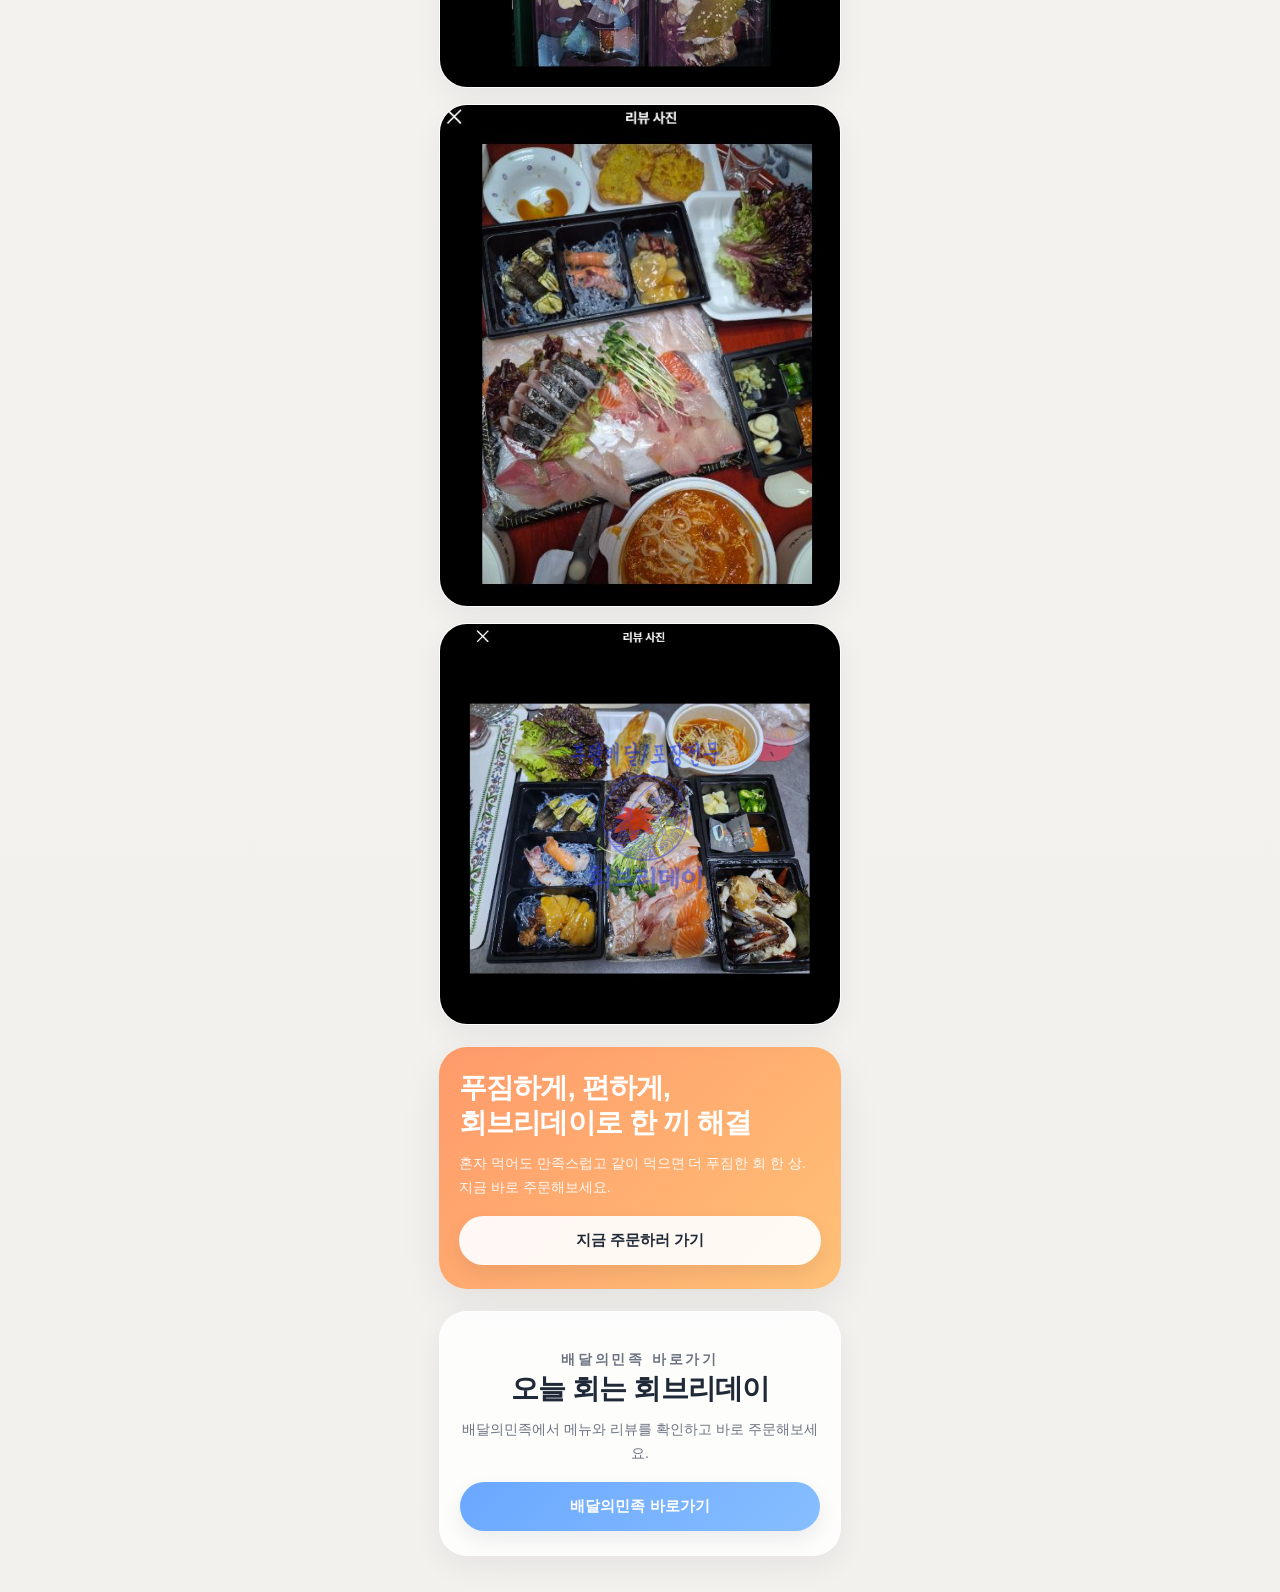
==== commit 2f2f4fd8: "Update index.html" ====
--- a/index.html
+++ b/index.html
@@ -3,7 +3,7 @@
 <head>
   <meta charset="UTF-8" />
   <meta name="viewport" content="width=device-width, initial-scale=1.0" />
-  <title>회브리데이 | 정성스러운 구성 </br> 만족도 높은 리뷰로 사랑받는 회브리데이</title>
+  <title>회브리데이 | 정성스러운 구성 만족도 높은 리뷰로 사랑받는 회브리데이</title>
   <meta
     name="description"
     content="정성스러운 구성 만족도 높은 리뷰로 사랑받는 회브리데이."
@@ -100,4 +100,4 @@
 
   <script src="script.js"></script>
 </body>
-</html>+</html>
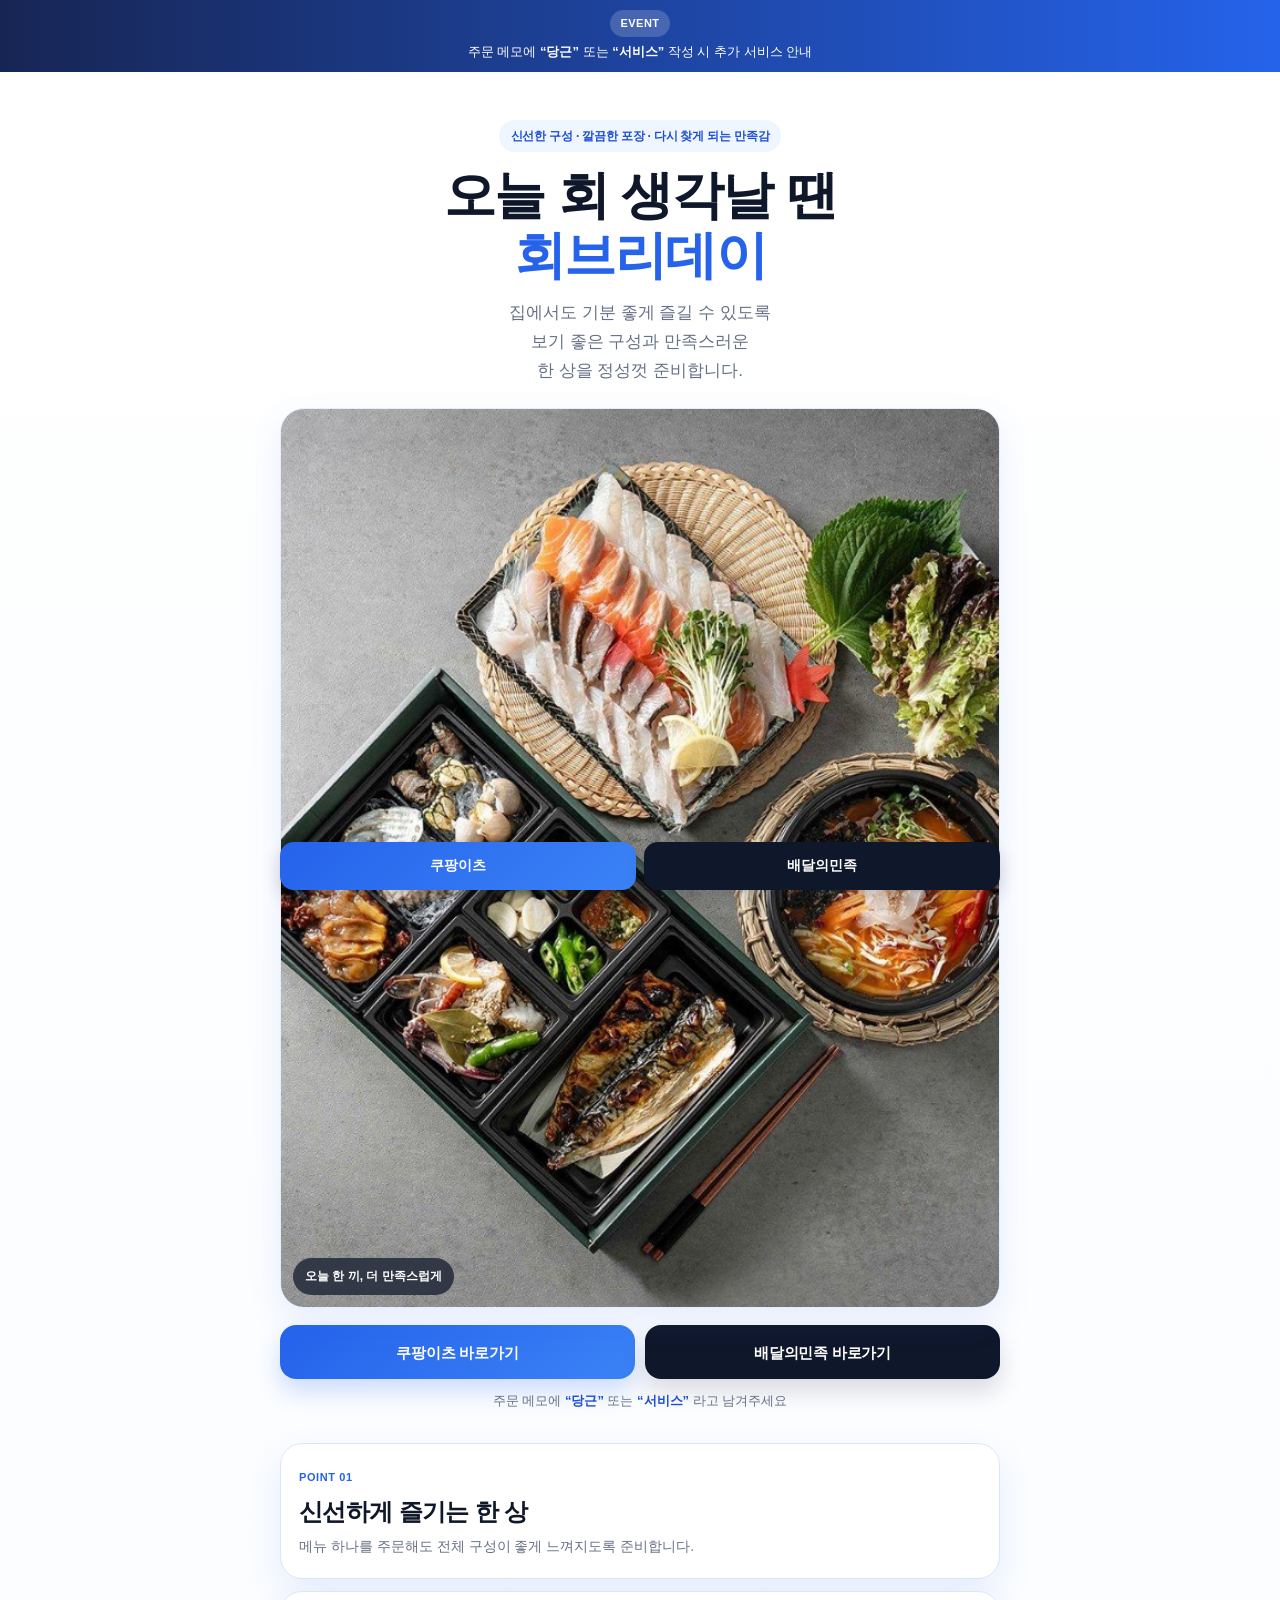
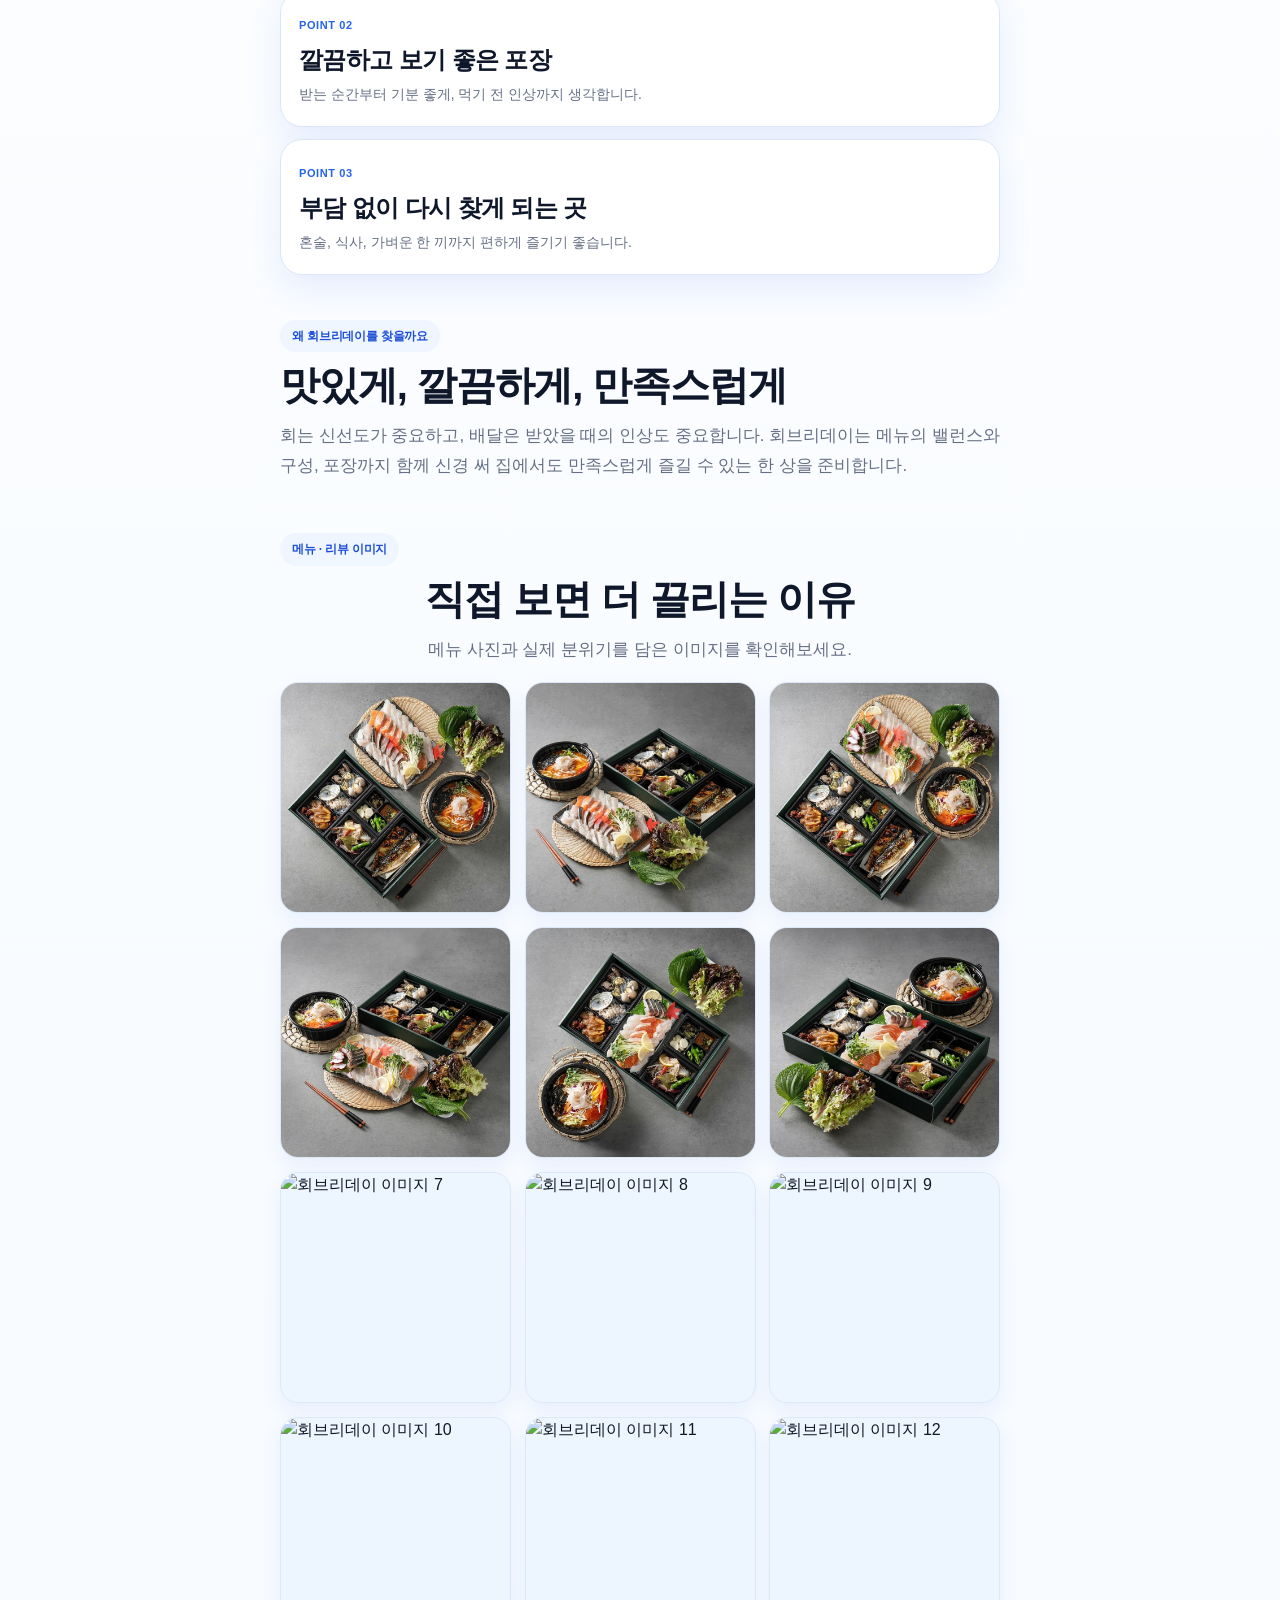
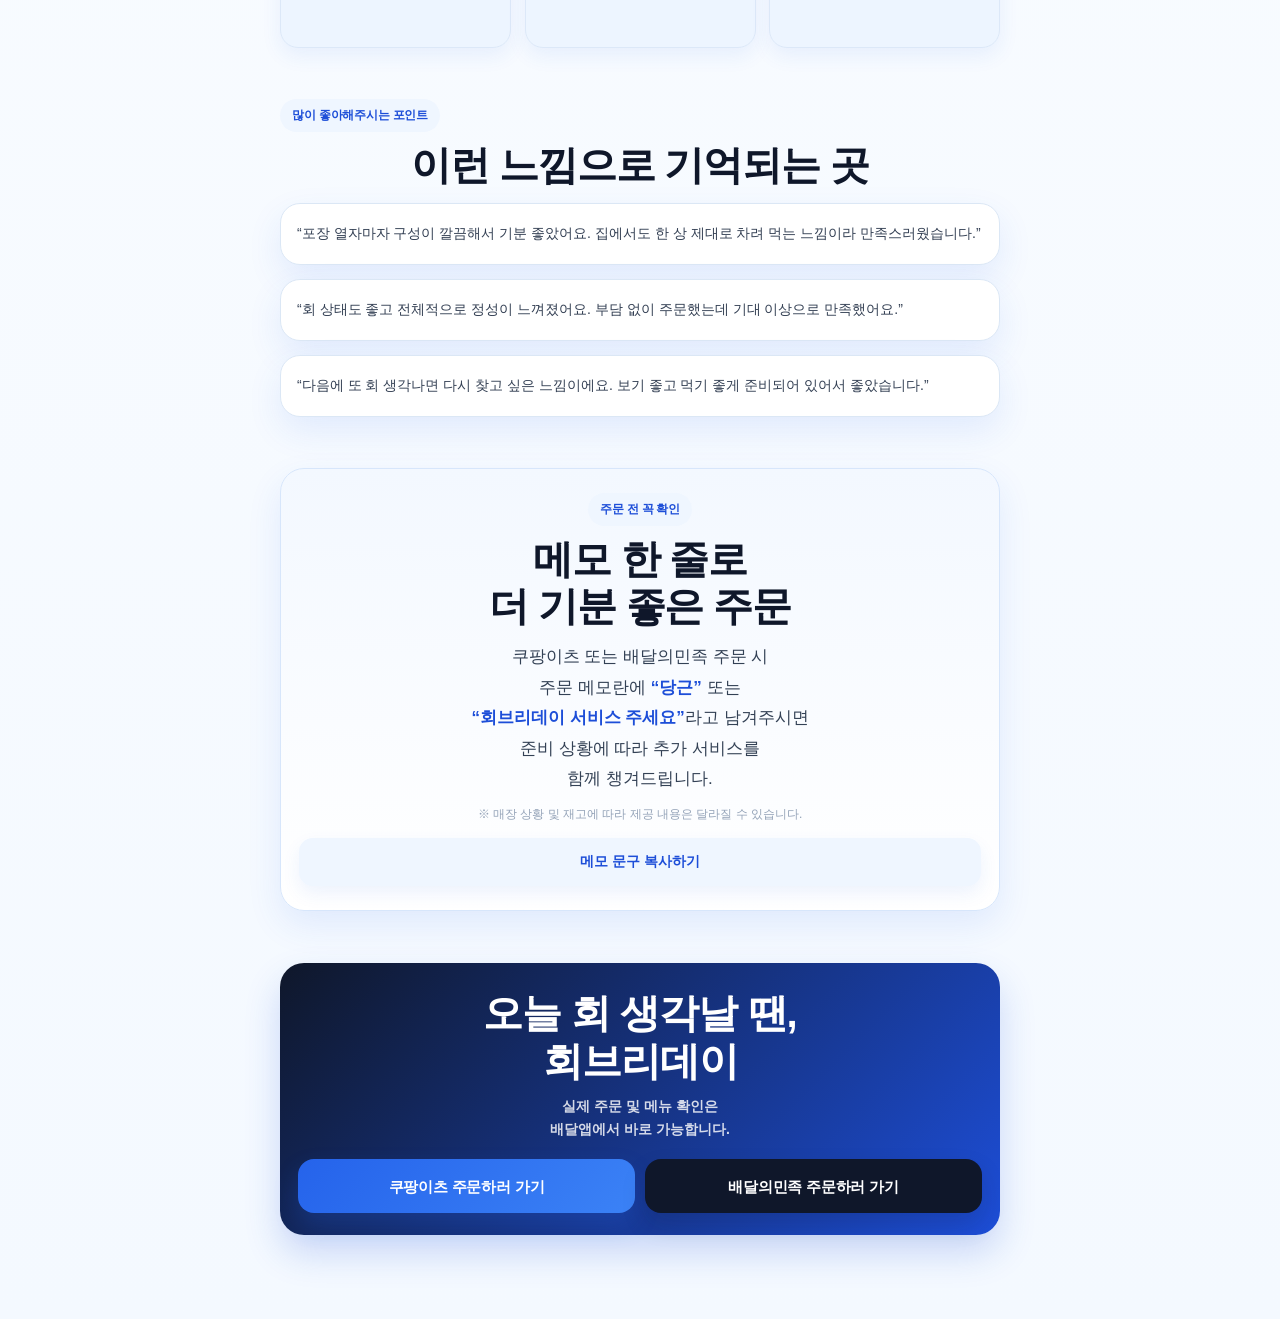
==== commit 7c59d28f: "Add files via upload" ====
--- a/index.html
+++ b/index.html
@@ -2,102 +2,188 @@
 <html lang="ko">
 <head>
   <meta charset="UTF-8" />
-  <meta name="viewport" content="width=device-width, initial-scale=1.0" />
-  <title>회브리데이 | 정성스러운 구성 만족도 높은 리뷰로 사랑받는 회브리데이</title>
+  <meta name="viewport" content="width=device-width, initial-scale=1.0, maximum-scale=1.0, user-scalable=no" />
+  <title>회브리데이 | 오늘 회 생각날 땐</title>
   <meta
     name="description"
-    content="정성스러운 구성 만족도 높은 리뷰로 사랑받는 회브리데이."
+    content="신선한 구성, 깔끔한 포장, 만족도 높은 회 한 상. 회브리데이에서 오늘 한 끼를 더 특별하게 즐겨보세요."
   />
   <link rel="stylesheet" href="style.css" />
 </head>
 <body>
-  <div class="wrap">
-    <header class="top-nav">
-      <button type="button" data-scroll="menu-section">메뉴</button>
-      <button type="button" class="js-baemin-link">주문</button>
-      <button type="button" data-scroll="review-section">리뷰</button>
-      <button type="button" data-scroll="final-cta">바로가기</button>
-    </header>
 
-    <main class="container">
-      <section class="hero-card">
-        <div class="hero-image-box">
-          <img src="images/hero-main.png" alt="회브리데이 메인 상차림" class="hero-image" />
-          <div class="hero-overlay"></div>
-          <div class="hero-text">
-            <p class="hero-badge">회브리데이</p>
-            <h1>
-              정성스러운 구성 <br />만족도 높은 리뷰로 <br />
-              사랑받는 회브리데이<br />
-              
-            </h1>
-            <p class="hero-sub">
-              리뷰가 증명하는 동네 1등 횟집, 회브리데이
-            </p>
-            <button type="button" class="cta-btn primary js-baemin-link">
-              배달의민족에서 주문하기
-            </button>
-          </div>
-        </div>
-      </section>
-
-      <section class="info-card">
-        <h2>왜 회브리데이일까?</h2>
-        <div class="point-list">
-          <div class="point-item">푸짐한 스끼다시까지 챙긴 실속형 구성</div>
-          <div class="point-item">혼술부터 가족 식사까지 선택 폭 넓은 세트 메뉴</div>
-          <div class="point-item">배달로 편하게 즐길 수 있는 동네 맛집</div>
-        </div>
-      </section>
-
-      <section id="menu-section" class="section">
-        <div class="section-head">
-          <h2>실속 세트 메뉴 구성</h2>
-          <p>푸짐한 양, 합리적인 가격, 누구나 편하게 고를 수 있는 인기 메뉴입니다.</p>
-        </div>
-        <div id="menu-list" class="card-list"></div>
-      </section>
-
-      <section class="banner banner-blue">
-        <p class="banner-label">지금 바로 주문</p>
-        <h2>
-          다른곳 찾지 말고<br />
-          바로 주문
-        </h2>
-        <p>
-          실속 있는 구성과 만족도 높은 리뷰를 배달의민족에서 바로 확인해보세요.
-        </p>
-        <button type="button" class="cta-btn white js-baemin-link">배달의민족 바로가기</button>
-      </section>
-
-      <section id="review-section" class="section">
-        <div class="section-head">
-          <h2>생생한 고객 리뷰</h2>
-          <p>실제 고객 후기 이미지를 통해 첫 주문 전 신뢰감을 높입니다.</p>
-        </div>
-        <div id="review-list" class="card-list review-list"></div>
-      </section>
-
-      <section class="banner banner-orange">
-        <h2>
-          푸짐하게, 편하게,<br />
-          회브리데이로 한 끼 해결
-        </h2>
-        <p>
-          혼자 먹어도 만족스럽고 같이 먹으면 더 푸짐한 회 한 상. 지금 바로 주문해보세요.
-        </p>
-        <button type="button" class="cta-btn white orange-text js-baemin-link">지금 주문하러 가기</button>
-      </section>
-
-      <section id="final-cta" class="final-card">
-        <p class="final-label">배달의민족 바로가기</p>
-        <h2>오늘 회는 회브리데이</h2>
-        <p>배달의민족에서 메뉴와 리뷰를 확인하고 바로 주문해보세요.</p>
-        <button type="button" class="cta-btn final-btn js-baemin-link">배달의민족 바로가기</button>
-      </section>
-    </main>
+  <div class="topbar">
+    <div class="topbar-inner">
+      <span class="topbar-badge">EVENT</span>
+      <p>주문 메모에 <strong>“당근”</strong> 또는 <strong>“서비스”</strong> 작성 시 추가 서비스 안내</p>
+    </div>
   </div>
 
-  <script src="script.js"></script>
+  <section class="hero">
+    <div class="container">
+      <p class="eyebrow">신선한 구성 · 깔끔한 포장 · 다시 찾게 되는 만족감</p>
+
+      <h1 class="hero-title">
+        오늘 회 생각날 땐<br />
+        <span>회브리데이</span>
+      </h1>
+
+      <p class="hero-desc">
+        집에서도 기분 좋게 즐길 수 있도록<br />
+        보기 좋은 구성과 만족스러운 <br />한 상을 정성껏 준비합니다.
+      </p>
+
+      <div class="hero-image">
+        <img src="images/01.jpg" alt="회브리데이 대표 메뉴 이미지" />
+        <div class="hero-chip">오늘 한 끼, 더 만족스럽게</div>
+      </div>
+
+      <div class="cta-group">
+        <a href="https://web.coupangeats.com/share?storeId=935056&dishId&key=ba58fe16-198d-4a8d-a3d8-6e8beb769171
+" target="_blank" rel="noopener noreferrer" class="btn btn-primary">
+          쿠팡이츠 바로가기
+        </a>
+        <a href="https://s.baemin.com/rh000vmmEzYY9" target="_blank" rel="noopener noreferrer" class="btn btn-dark">
+          배달의민족 바로가기
+        </a>
+      </div>
+
+      <div class="hero-note">
+        주문 메모에 <strong>“당근”</strong> 또는 <strong>“서비스”</strong> 라고 남겨주세요
+      </div>
+    </div>
+  </section>
+
+  <section class="quick-info">
+    <div class="container">
+      <div class="info-card">
+        <span class="info-label">POINT 01</span>
+        <strong>신선하게 즐기는 한 상</strong>
+        <p>메뉴 하나를 주문해도 전체 구성이 좋게 느껴지도록 준비합니다.</p>
+      </div>
+
+      <div class="info-card">
+        <span class="info-label">POINT 02</span>
+        <strong>깔끔하고 보기 좋은 포장</strong>
+        <p>받는 순간부터 기분 좋게, 먹기 전 인상까지 생각합니다.</p>
+      </div>
+
+      <div class="info-card">
+        <span class="info-label">POINT 03</span>
+        <strong>부담 없이 다시 찾게 되는 곳</strong>
+        <p>혼술, 식사, 가벼운 한 끼까지 편하게 즐기기 좋습니다.</p>
+      </div>
+    </div>
+  </section>
+
+  <section class="story">
+    <div class="container">
+      <p class="section-label">왜 회브리데이를 찾을까요</p>
+      <h2 class="section-title">맛있게, 깔끔하게, 만족스럽게</h2>
+      <p class="section-text">
+        회는 신선도가 중요하고, 배달은 받았을 때의 인상도 중요합니다.
+        회브리데이는 메뉴의 밸런스와 구성, 포장까지 함께 신경 써
+        집에서도 만족스럽게 즐길 수 있는 한 상을 준비합니다.
+      </p>
+    </div>
+  </section>
+
+  <section class="gallery-section">
+    <div class="container">
+      <p class="section-label center">메뉴 · 리뷰 이미지</p>
+      <h2 class="section-title center">직접 보면 더 끌리는 이유</h2>
+      <p class="section-text center small-text">
+        메뉴 사진과 실제 분위기를 담은 이미지를 확인해보세요.
+      </p>
+
+      <div class="gallery-grid">
+        <div class="gallery-item"><img src="images/01.jpg" alt="회브리데이 이미지 1" /></div>
+        <div class="gallery-item"><img src="images/02.jpg" alt="회브리데이 이미지 2" /></div>
+        <div class="gallery-item"><img src="images/03.jpg" alt="회브리데이 이미지 3" /></div>
+        <div class="gallery-item"><img src="images/04.jpg" alt="회브리데이 이미지 4" /></div>
+        <div class="gallery-item"><img src="images/05.jpg" alt="회브리데이 이미지 5" /></div>
+        <div class="gallery-item"><img src="images/06.jpg" alt="회브리데이 이미지 6" /></div>
+        <div class="gallery-item"><img src="images/07.jpg" alt="회브리데이 이미지 7" /></div>
+        <div class="gallery-item"><img src="images/08.jpg" alt="회브리데이 이미지 8" /></div>
+        <div class="gallery-item"><img src="images/09.jpg" alt="회브리데이 이미지 9" /></div>
+        <div class="gallery-item"><img src="images/10.jpg" alt="회브리데이 이미지 10" /></div>
+        <div class="gallery-item"><img src="images/11.jpg" alt="회브리데이 이미지 11" /></div>
+        <div class="gallery-item"><img src="images/12.jpg" alt="회브리데이 이미지 12" /></div>
+      </div>
+    </div>
+  </section>
+
+  <section class="review-section">
+    <div class="container">
+      <p class="section-label center">많이 좋아해주시는 포인트</p>
+      <h2 class="section-title center">이런 느낌으로 기억되는 곳</h2>
+
+      <div class="review-card">
+        <p>
+          “포장 열자마자 구성이 깔끔해서 기분 좋았어요.
+          집에서도 한 상 제대로 차려 먹는 느낌이라 만족스러웠습니다.”
+        </p>
+      </div>
+
+      <div class="review-card">
+        <p>
+          “회 상태도 좋고 전체적으로 정성이 느껴졌어요.
+          부담 없이 주문했는데 기대 이상으로 만족했어요.”
+        </p>
+      </div>
+
+      <div class="review-card">
+        <p>
+          “다음에 또 회 생각나면 다시 찾고 싶은 느낌이에요.
+          보기 좋고 먹기 좋게 준비되어 있어서 좋았습니다.”
+        </p>
+      </div>
+    </div>
+  </section>
+
+  <section class="event-banner">
+    <div class="container">
+      <div class="event-box">
+        <p class="section-label">주문 전 꼭 확인</p>
+        <h2 class="section-title">메모 한 줄로 <br />더 기분 좋은 주문</h2>
+        <p class="event-text">
+          쿠팡이츠 또는 배달의민족 주문 시<br />
+          주문 메모란에 <strong>“당근”</strong> 또는 <br /><strong>“회브리데이 서비스 주세요”</strong>라고 남겨주시면<br />
+          준비 상황에 따라 추가 서비스를 <br />함께 챙겨드립니다.
+        </p>
+        <p class="event-sub">※ 매장 상황 및 재고에 따라 제공 내용은 달라질 수 있습니다.</p>
+           <button type="button" class="copy-btn" data-copy="당근">
+  메모 문구 복사하기
+</button>
+      </div>
+    </div>
+ 
+  </section>
+
+  <section class="bottom-cta-section">
+    <div class="container">
+      <div class="bottom-cta-box">
+        <h2>오늘 회 생각날 땐, <br />회브리데이</h2>
+        <p><strong>실제 주문 및 메뉴 확인은 <br />배달앱에서 바로 가능합니다.</p></strong>
+
+        <div class="cta-group">
+          <a href="https://web.coupangeats.com/share?storeId=935056&dishId&key=ba58fe16-198d-4a8d-a3d8-6e8beb769171
+" target="_blank" rel="noopener noreferrer" class="btn btn-primary">
+            쿠팡이츠 주문하러 가기
+          </a>
+          <a href="https://s.baemin.com/rh000vmmEzYY9" target="_blank" rel="noopener noreferrer" class="btn btn-dark">
+            배달의민족 주문하러 가기
+          </a>
+        </div>
+      </div>
+    </div>
+  </section>
+
+  <div class="floating-order">
+    <a href="https://web.coupangeats.com/share?storeId=935056&dishId&key=ba58fe16-198d-4a8d-a3d8-6e8beb769171
+" target="_blank" rel="noopener noreferrer">쿠팡이츠</a>
+    <a href="https://s.baemin.com/rh000vmmEzYY9" target="_blank" rel="noopener noreferrer">배달의민족</a>
+  </div>
+
 </body>
-</html>
+</html>
--- a/style.css
+++ b/style.css
@@ -1,20 +1,25 @@
 * {
+  margin: 0;
+  padding: 0;
   box-sizing: border-box;
 }
 
 :root {
-  --bg: #f6f4f1;
-  --card: rgba(255, 255, 255, 0.82);
-  --card-strong: #ffffff;
-  --text: #1f2937;
-  --muted: #6b7280;
-  --line: rgba(15, 23, 42, 0.06);
-  --shadow: 0 10px 30px rgba(15, 23, 42, 0.06);
-  --shadow-soft: 0 14px 40px rgba(15, 23, 42, 0.08);
-  --orange-1: #ff8a5b;
-  --orange-2: #ffb36b;
-  --blue-1: #6da8ff;
-  --blue-2: #8dc3ff;
+  --blue-900: #0f172a;
+  --blue-800: #172554;
+  --blue-700: #1d4ed8;
+  --blue-600: #2563eb;
+  --blue-500: #3b82f6;
+  --blue-100: #dbeafe;
+  --blue-50: #eff6ff;
+  --white: #ffffff;
+  --text: #111827;
+  --muted: #667085;
+  --line: #dbe7f5;
+  --bg: #f8fbff;
+  --shadow: 0 14px 34px rgba(37, 99, 235, 0.1);
+  --radius-xl: 24px;
+  --radius-lg: 18px;
 }
 
 html {
@@ -22,322 +27,539 @@
 }
 
 body {
-  margin: 0;
-  background:
-    radial-gradient(circle at top, rgba(255,255,255,0.95), transparent 35%),
-    linear-gradient(180deg, #f8f6f3 0%, #f3f1ee 100%);
+  font-family: "Pretendard", "Apple SD Gothic Neo", "Malgun Gothic", sans-serif;
+  background: linear-gradient(180deg, #ffffff 0%, #f7fbff 100%);
   color: var(--text);
-  font-family: "Pretendard", "Apple SD Gothic Neo", "Malgun Gothic", Arial, sans-serif;
-}
-
-button {
-  font: inherit;
-  border: 0;
-  cursor: pointer;
-  transition: transform 0.18s ease, opacity 0.18s ease, box-shadow 0.18s ease;
-}
-
-button:hover {
-  transform: translateY(-1px);
+  line-height: 1.55;
+  -webkit-text-size-adjust: 100%;
 }
 
 img {
+  width: 100%;
   display: block;
-  max-width: 100%;
-}
-
-.wrap {
-  min-height: 100vh;
-}
-
-.top-nav {
-  position: sticky;
-  top: 0;
-  z-index: 30;
-  display: grid;
-  grid-template-columns: repeat(4, 1fr);
-  gap: 8px;
-  padding: 12px 14px;
-  background: rgba(248, 246, 243, 0.8);
-  backdrop-filter: blur(16px);
-  border-bottom: 1px solid rgba(255,255,255,0.5);
-}
-
-.top-nav button {
-  height: 42px;
+}
+
+a {
+  text-decoration: none;
+  color: inherit;
+}
+
+.container {
+  width: calc(100% - 28px);
+  max-width: 520px;
+  margin: 0 auto;
+}
+
+.topbar {
+  background: linear-gradient(90deg, var(--blue-800), var(--blue-600));
+  color: var(--white);
+  padding: 10px 0;
+}
+
+.topbar-inner {
+  width: calc(100% - 28px);
+  max-width: 520px;
+  margin: 0 auto;
+  display: flex;
+  flex-direction: column;
+  gap: 6px;
+  align-items: center;
+  justify-content: center;
+  text-align: center;
+}
+
+.topbar-badge {
+  display: inline-flex;
+  align-items: center;
+  justify-content: center;
+  padding: 5px 10px;
   border-radius: 999px;
-  background: rgba(255,255,255,0.74);
-  color: #334155;
-  font-size: 14px;
-  font-weight: 700;
-  box-shadow: inset 0 0 0 1px rgba(15, 23, 42, 0.04);
-}
-
-.container {
-  width: 100%;
-  max-width: 430px;
-  margin: 0 auto;
-  padding: 16px 14px 36px;
-}
-
-.hero-card,
-.info-card,
-.banner,
-.final-card,
-.menu-card,
-.review-card {
-  border-radius: 28px;
-  overflow: hidden;
-}
-
-.hero-card,
-.info-card,
-.final-card,
-.menu-card,
-.review-card {
-  background: var(--card);
-  backdrop-filter: blur(18px);
-  box-shadow: var(--shadow);
-  border: 1px solid rgba(255,255,255,0.45);
-}
-
-.hero-image-box {
-  position: relative;
-}
-
-.hero-image {
-  width: 100%;
-  height: 330px;
-  object-fit: cover;
-}
-
-.hero-overlay {
-  position: absolute;
-  inset: 0;
-  background:
-    linear-gradient(to top, rgba(0, 0, 0, 0.56), rgba(0, 0, 0, 0.18) 45%, rgba(0,0,0,0.02));
-}
-
-.hero-text {
-  position: absolute;
-  left: 22px;
-  right: 22px;
-  bottom: 22px;
-  color: #fff;
-}
-
-.hero-badge {
-  margin: 0;
+  background: rgba(255, 255, 255, 0.18);
   font-size: 11px;
   font-weight: 800;
-  letter-spacing: 0.2em;
-  color: #ffe2c8;
-}
-
-.hero-text h1 {
-  margin: 10px 0 0;
-  font-size: 31px;
-  line-height: 1.18;
+  letter-spacing: 0.5px;
+}
+
+.topbar p {
+  font-size: 13px;
+  line-height: 1.45;
+  text-align: center;
+}
+
+.topbar strong {
+  color: #ffffff;
+}
+
+.hero {
+  padding: 28px 0 18px;
+}
+
+.hero .container {
+  text-align: center;
+}
+
+.eyebrow,
+.section-label {
+  display: inline-block;
+  padding: 7px 12px;
+  border-radius: 999px;
+  background: var(--blue-50);
+  color: var(--blue-700);
+  font-size: 12px;
   font-weight: 800;
-  letter-spacing: -0.03em;
-}
-
-.hero-sub {
-  margin: 10px 0 0;
+  letter-spacing: -0.2px;
+}
+
+.hero .eyebrow {
+  margin-bottom: 14px;
+  text-align: center;
+}
+
+.hero-title {
+  width: 100%;
+  font-size: 34px;
+  line-height: 1.14;
+  letter-spacing: -1.5px;
+  font-weight: 900;
+  color: var(--blue-900);
+  text-align: center;
+}
+
+.hero-title span {
+  color: var(--blue-600);
+}
+
+.hero-desc {
+  margin-top: 14px;
   font-size: 15px;
-  line-height: 1.6;
-  font-weight: 500;
-  color: rgba(255, 255, 255, 0.92);
-}
-
-.cta-btn {
+  color: var(--muted);
+  line-height: 1.7;
+  text-align: center;
+}
+
+.hero-image {
+  margin-top: 22px;
+  position: relative;
+  border-radius: 24px;
+  overflow: hidden;
+  box-shadow: var(--shadow);
+  border: 1px solid #e5eefb;
+  background: #eef5ff;
+}
+
+.hero-image img {
+  aspect-ratio: 4 / 5;
+  object-fit: cover;
+}
+
+.hero-chip {
+  position: absolute;
+  left: 12px;
+  bottom: 12px;
+  background: rgba(15, 23, 42, 0.72);
+  color: #fff;
+  font-size: 12px;
+  font-weight: 700;
+  padding: 9px 12px;
+  border-radius: 999px;
+  backdrop-filter: blur(8px);
+}
+
+.cta-group {
+  display: flex;
+  flex-direction: column;
+  gap: 10px;
+  margin-top: 18px;
+}
+
+.btn {
   width: 100%;
-  margin-top: 16px;
-  border-radius: 999px;
-  padding: 15px 18px;
+  min-height: 54px;
+  border-radius: 16px;
+  display: flex;
+  align-items: center;
+  justify-content: center;
+  text-align: center;
+  padding: 0 16px;
   font-size: 15px;
   font-weight: 800;
-  box-shadow: 0 8px 20px rgba(15, 23, 42, 0.08);
-}
-
-.cta-btn.primary {
-  background: linear-gradient(135deg, var(--orange-1), var(--orange-2));
-  color: #ffffff;
-}
-
-.cta-btn.white {
-  background: rgba(255,255,255,0.92);
-  color: #1f2937;
-}
-
-.orange-text {
-  color: #e7773e;
+  letter-spacing: -0.2px;
+  transition: transform 0.18s ease, opacity 0.18s ease;
+}
+
+.btn:active {
+  transform: scale(0.985);
+}
+
+.btn-primary {
+  background: linear-gradient(135deg, var(--blue-600), var(--blue-500));
+  color: var(--white);
+  box-shadow: 0 12px 24px rgba(37, 99, 235, 0.22);
+}
+
+.btn-dark {
+  background: var(--blue-900);
+  color: var(--white);
+  box-shadow: 0 12px 24px rgba(15, 23, 42, 0.15);
+}
+
+.hero-note {
+  margin-top: 12px;
+  text-align: center;
+  color: var(--muted);
+  font-size: 13px;
+  line-height: 1.5;
+}
+
+.hero-note strong {
+  color: var(--blue-700);
+}
+
+.quick-info {
+  padding: 14px 0 18px;
 }
 
 .info-card {
-  margin-top: 16px;
-  padding: 22px;
-}
-
-.info-card h2,
-.section-head h2,
-.banner h2,
-.final-card h2 {
-  margin: 0;
-  font-size: 28px;
-  line-height: 1.24;
-  font-weight: 800;
-  letter-spacing: -0.03em;
-}
-
-.point-list {
-  margin-top: 16px;
-  display: grid;
-  gap: 10px;
-}
-
-.point-item {
-  padding: 15px 16px;
-  border-radius: 18px;
-  background: rgba(255,255,255,0.62);
-  box-shadow: inset 0 0 0 1px rgba(15, 23, 42, 0.04);
-  font-size: 14px;
-  line-height: 1.65;
-  color: #475569;
-  font-weight: 600;
-}
-
-.section {
-  margin-top: 22px;
-}
-
-.section-head {
-  text-align: center;
-  margin-bottom: 14px;
-}
-
-.section-head p {
-  margin: 10px 0 0;
-  font-size: 14px;
-  line-height: 1.7;
-  color: var(--muted);
-}
-
-.card-list {
-  display: grid;
-  gap: 16px;
-}
-
-.menu-card-image {
-  width: 100%;
-  height: 240px;
-  object-fit: cover;
-}
-
-.menu-card-body {
-  padding: 20px 18px 18px;
-  text-align: center;
-}
-
-.menu-card-title {
-  margin: 0;
-  font-size: 25px;
-  font-weight: 800;
-  letter-spacing: -0.03em;
-}
-
-.menu-card-subtitle {
-  margin: 6px 0 0;
-  font-size: 14px;
-  color: #8a94a6;
-  font-weight: 600;
-}
-
-.menu-card-price {
-  margin: 12px 0 0;
-  font-size: 17px;
-  color: #ee8b57;
-  font-weight: 800;
-}
-
-.menu-card-desc {
-  margin: 10px 0 0;
-  font-size: 14px;
-  line-height: 1.7;
-  color: #5b6473;
-}
-
-.menu-card .cta-btn {
-  margin-top: 14px;
-  background: linear-gradient(135deg, #2b3442, #3b4658);
-  color: #ffffff;
-  font-size: 14px;
-}
-
-.banner {
-  margin-top: 22px;
-  padding: 24px 20px;
-  color: #ffffff;
-  box-shadow: var(--shadow-soft);
-}
-
-.banner-blue {
-  background: linear-gradient(135deg, var(--blue-1), var(--blue-2));
-}
-
-.banner-orange {
-  background: linear-gradient(135deg, #ff9a6a, #ffc177);
-}
-
-.banner-label,
-.final-label {
-  margin: 0 0 8px;
+  background: var(--white);
+  border: 1px solid var(--line);
+  border-radius: 22px;
+  padding: 20px 18px;
+  box-shadow: var(--shadow);
+}
+
+.info-card + .info-card {
+  margin-top: 12px;
+}
+
+.info-label {
+  display: inline-block;
+  margin-bottom: 10px;
   font-size: 11px;
   font-weight: 800;
-  letter-spacing: 0.2em;
-}
-
-.banner-label {
-  color: rgba(255,255,255,0.82);
-}
-
-.banner p {
-  margin: 12px 0 0;
+  color: var(--blue-600);
+  letter-spacing: 0.6px;
+}
+
+.info-card strong {
+  display: block;
+  font-size: 20px;
+  line-height: 1.3;
+  color: var(--blue-900);
+  margin-bottom: 8px;
+  letter-spacing: -0.6px;
+}
+
+.info-card p {
   font-size: 14px;
+  color: var(--muted);
+  line-height: 1.65;
+}
+
+.story,
+.gallery-section,
+.review-section,
+.event-banner,
+.bottom-cta-section {
+  padding: 26px 0;
+}
+
+.section-title {
+  margin-top: 10px;
+  font-size: 28px;
+  line-height: 1.18;
+  letter-spacing: -1.1px;
+  font-weight: 900;
+  color: var(--blue-900);
+}
+
+.section-text {
+  margin-top: 12px;
+  font-size: 15px;
+  color: var(--muted);
+  line-height: 1.75;
+}
+
+.center {
+  text-align: center;
+}
+
+.small-text {
+  font-size: 14px;
+}
+
+.gallery-grid {
+  margin-top: 18px;
+  display: grid;
+  grid-template-columns: 1fr 1fr;
+  gap: 10px;
+}
+
+.gallery-item {
+  overflow: hidden;
+  border-radius: 18px;
+  background: #edf5ff;
+  border: 1px solid #dce8f8;
+  box-shadow: 0 8px 20px rgba(37, 99, 235, 0.08);
+}
+
+.gallery-item img {
+  aspect-ratio: 1 / 1;
+  object-fit: cover;
+}
+
+.review-card {
+  margin-top: 14px;
+  background: var(--white);
+  border: 1px solid var(--line);
+  border-radius: 20px;
+  padding: 18px 16px;
+  box-shadow: var(--shadow);
+}
+
+.review-card p {
+  font-size: 14px;
+  color: #344054;
   line-height: 1.7;
-  color: rgba(255,255,255,0.92);
-}
-
-.review-card img {
+}
+
+.event-box {
+  background: linear-gradient(180deg, #f3f8ff 0%, #ffffff 100%);
+  border: 1px solid #d7e6fb;
+  border-radius: 24px;
+  padding: 24px 18px;
+  box-shadow: var(--shadow);
+  text-align: center;
+}
+
+.event-text {
+  margin-top: 12px;
+  font-size: 15px;
+  color: #334155;
+  line-height: 1.8;
+}
+
+.event-text strong {
+  color: var(--blue-700);
+}
+
+.event-sub {
+  margin-top: 10px;
+  font-size: 12px;
+  color: #94a3b8;
+}
+
+.bottom-cta-box {
+  background: linear-gradient(135deg, var(--blue-900), var(--blue-700));
+  color: #fff;
+  border-radius: 24px;
+  padding: 26px 18px 22px;
+  box-shadow: 0 18px 36px rgba(29, 78, 216, 0.2);
+}
+
+.bottom-cta-box h2 {
+  font-size: 28px;
+  line-height: 1.2;
+  letter-spacing: -1px;
+  font-weight: 900;
+  text-align: center;
+}
+
+.bottom-cta-box p {
+  margin-top: 10px;
+  font-size: 14px;
+  color: rgba(255, 255, 255, 0.82);
+  line-height: 1.65;
+  text-align: center;
+}
+
+.bottom-cta-box .cta-group {
+  margin-top: 18px;
+}
+
+.floating-order {
+  position: sticky;
+  bottom: 10px;
+  z-index: 20;
+  width: calc(100% - 20px);
+  max-width: 520px;
+  margin: 0 auto 10px;
+  display: grid;
+  grid-template-columns: 1fr 1fr;
+  gap: 8px;
+}
+
+.floating-order a {
+  min-height: 48px;
+  border-radius: 14px;
+  display: flex;
+  align-items: center;
+  justify-content: center;
+  font-size: 14px;
+  font-weight: 800;
+  color: #fff;
+  box-shadow: 0 8px 18px rgba(15, 23, 42, 0.18);
+}
+
+.floating-order a:first-child {
+  background: linear-gradient(135deg, var(--blue-600), var(--blue-500));
+}
+
+.floating-order a:last-child {
+  background: var(--blue-900);
+}
+
+@media (min-width: 768px) {
+  body {
+    background: linear-gradient(180deg, #ffffff 0%, #f4f9ff 100%);
+  }
+
+  .container,
+  .topbar-inner,
+  .floating-order {
+    max-width: 720px;
+  }
+
+  .hero {
+    padding-top: 48px;
+  }
+
+  .hero-title {
+    font-size: 52px;
+  }
+
+  .hero-desc,
+  .section-text,
+  .event-text {
+    font-size: 17px;
+  }
+
+  .section-title,
+  .bottom-cta-box h2 {
+    font-size: 40px;
+  }
+
+  .gallery-grid {
+    grid-template-columns: repeat(3, 1fr);
+    gap: 14px;
+  }
+
+  .cta-group {
+    flex-direction: row;
+  }
+
+  .info-card strong {
+    font-size: 24px;
+  }
+}
+
+/* ===== JS 연동 효과 ===== */
+
+body {
+  overflow-x: hidden;
+}
+
+.hero-image,
+.info-card,
+.gallery-item,
+.review-card,
+.event-box,
+.bottom-cta-box {
+  will-change: transform, opacity;
+}
+
+.reveal {
+  opacity: 0;
+  transform: translateY(18px);
+  transition:
+    opacity 0.55s ease,
+    transform 0.55s ease;
+}
+
+.is-visible {
+  opacity: 1;
+  transform: translateY(0);
+}
+
+body.page-ready .hero-title,
+body.page-ready .hero-desc,
+body.page-ready .cta-group,
+body.page-ready .hero-note,
+body.page-ready .eyebrow {
+  animation: fadeUpHero 0.65s ease both;
+}
+
+body.page-ready .hero-desc {
+  animation-delay: 0.08s;
+}
+
+body.page-ready .cta-group {
+  animation-delay: 0.16s;
+}
+
+body.page-ready .hero-note {
+  animation-delay: 0.24s;
+}
+
+@keyframes fadeUpHero {
+  from {
+    opacity: 0;
+    transform: translateY(14px);
+  }
+  to {
+    opacity: 1;
+    transform: translateY(0);
+  }
+}
+
+.floating-order {
+  transition:
+    transform 0.25s ease,
+    opacity 0.25s ease,
+    box-shadow 0.25s ease,
+    filter 0.25s ease;
+}
+
+.floating-order.active {
+  transform: translateY(-2px);
+  filter: saturate(1.05);
+}
+
+.floating-order.active a {
+  box-shadow: 0 12px 24px rgba(15, 23, 42, 0.22);
+}
+
+.copy-btn {
   width: 100%;
-  height: auto;
-  object-fit: cover;
-}
-
-.final-card {
-  margin-top: 22px;
-  padding: 24px 20px;
-  text-align: center;
-}
-
-.final-label {
-  color: #9aa3b2;
-}
-
-.final-card p {
-  margin: 12px 0 0;
+  min-height: 48px;
+  border: 0;
+  border-radius: 14px;
+  margin-top: 14px;
+  background: var(--blue-50);
+  color: var(--blue-700);
   font-size: 14px;
-  line-height: 1.7;
-  color: #6b7280;
-}
-
-.final-btn {
-  background: linear-gradient(135deg, #6aa7ff, #87beff);
-  color: #ffffff;
-}
-
-@media (min-width: 431px) {
-  .container {
-    padding-top: 18px;
+  font-weight: 800;
+  cursor: pointer;
+  transition:
+    transform 0.18s ease,
+    background 0.18s ease,
+    color 0.18s ease,
+    box-shadow 0.18s ease;
+  box-shadow: 0 8px 18px rgba(37, 99, 235, 0.08);
+}
+
+.copy-btn:active {
+  transform: scale(0.985);
+}
+
+.copy-btn.copied {
+  background: var(--blue-600);
+  color: #fff;
+}
+
+@media (hover: hover) {
+  .btn:hover,
+  .copy-btn:hover,
+  .floating-order a:hover {
+    transform: translateY(-1px);
   }
 }
